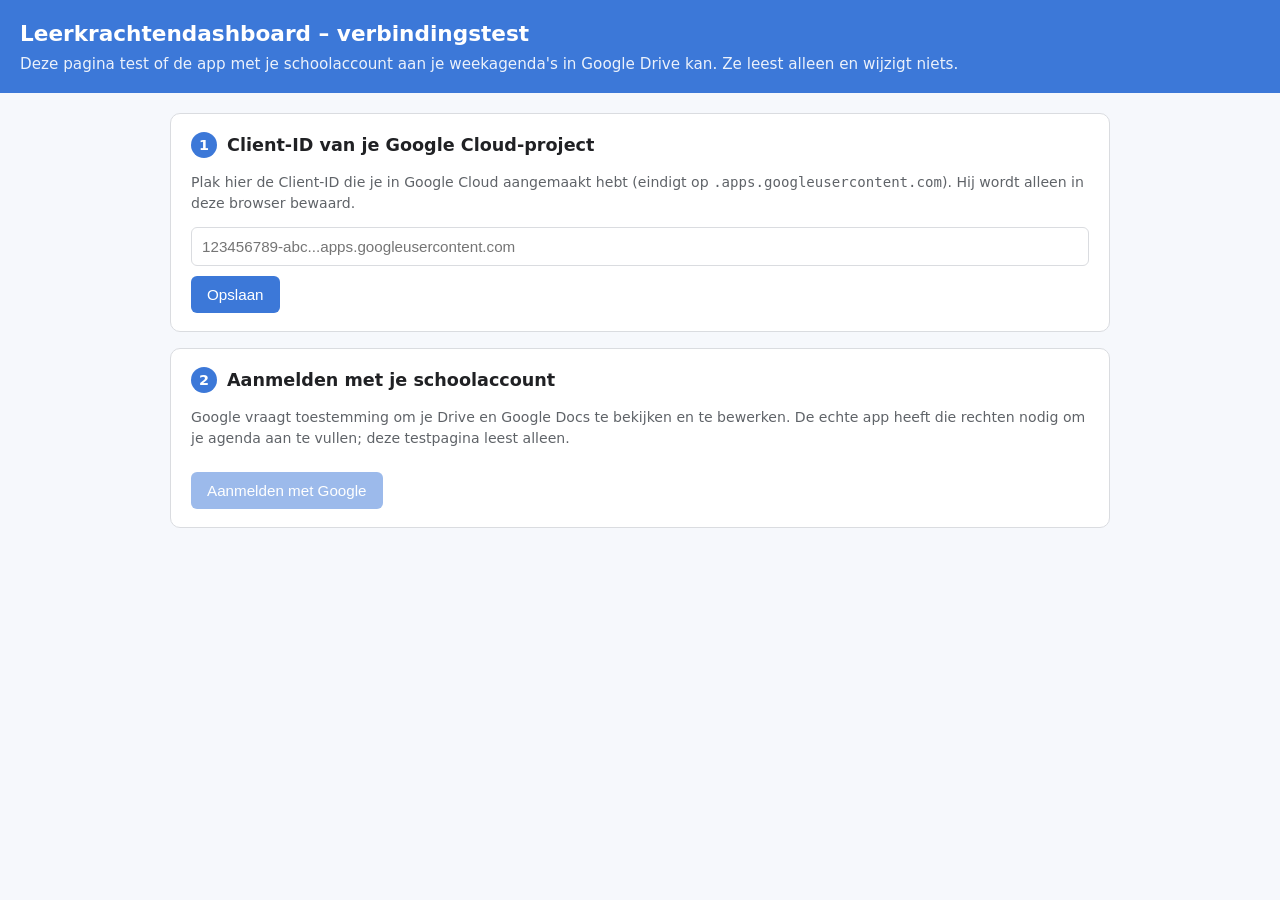
==== index.html @ 970932b2 "Add files via upload" ====
<!DOCTYPE html>
<html lang="nl">
<head>
<meta charset="utf-8">
<meta name="viewport" content="width=device-width, initial-scale=1">
<title>Leerkrachtendashboard – verbindingstest</title>
<script src="https://accounts.google.com/gsi/client" async defer></script>
<style>
  :root {
    --blauw: #3c78d8; --blauw-licht: #c9daf8; --geel: #fff2cc;
    --groen: #2e9e4f; --rood: #d93025; --grijs: #5f6368;
    --rand: #dadce0; --achtergrond: #f6f8fc;
  }
  * { box-sizing: border-box; }
  body { margin: 0; font-family: system-ui, -apple-system, "Segoe UI", Roboto, sans-serif;
         background: var(--achtergrond); color: #202124; line-height: 1.45; }
  header { background: var(--blauw); color: #fff; padding: 18px 20px; }
  header h1 { margin: 0; font-size: 1.35rem; }
  header p { margin: 4px 0 0; opacity: .9; font-size: .95rem; }
  main { max-width: 980px; margin: 0 auto; padding: 20px; }
  .kaart { background: #fff; border: 1px solid var(--rand); border-radius: 10px;
           padding: 18px 20px; margin-bottom: 16px; }
  .kaart h2 { margin: 0 0 10px; font-size: 1.1rem; display: flex; gap: 10px; align-items: center; }
  .nr { background: var(--blauw); color: #fff; border-radius: 50%; width: 26px; height: 26px;
        display: inline-flex; align-items: center; justify-content: center; font-size: .9rem; flex: none; }
  .nr.ok { background: var(--groen); }
  input[type=text] { width: 100%; padding: 10px; border: 1px solid var(--rand); border-radius: 6px; font-size: .95rem; }
  button { background: var(--blauw); color: #fff; border: 0; border-radius: 6px; padding: 10px 16px;
           font-size: .95rem; cursor: pointer; margin-top: 10px; }
  button.secundair { background: #fff; color: var(--blauw); border: 1px solid var(--blauw); }
  button:disabled { opacity: .5; cursor: default; }
  .melding { padding: 10px 12px; border-radius: 6px; margin-top: 10px; font-size: .95rem; }
  .melding.ok { background: #e6f4ea; color: #137333; }
  .melding.fout { background: #fce8e6; color: #a50e0e; }
  .melding.info { background: #e8f0fe; color: #174ea6; }
  .klein { color: var(--grijs); font-size: .88rem; }
  ul.docs { list-style: none; padding: 0; margin: 10px 0 0; }
  ul.docs li { display: flex; justify-content: space-between; gap: 10px; align-items: center;
               padding: 8px 10px; border-bottom: 1px solid var(--rand); }
  ul.docs li:hover { background: var(--achtergrond); }
  ul.docs button { margin: 0; padding: 6px 12px; font-size: .85rem; }
  .dag h3 { background: var(--blauw); color: #fff; margin: 18px 0 0; padding: 8px 12px;
            border-radius: 6px 6px 0 0; font-size: 1rem; }
  table { width: 100%; border-collapse: collapse; font-size: .9rem; background: #fff; }
  td, th { border: 1px solid var(--rand); padding: 6px 8px; vertical-align: top; text-align: left; }
  th { background: #e8eefb; }
  td.uur { white-space: nowrap; color: var(--grijs); width: 1%; }
  td.vak { font-weight: 600; width: 1%; white-space: nowrap; }
  tr.blok td { background: var(--blauw-licht); }
  tr.perm td { background: var(--geel); }
  .label { display: inline-block; font-size: .75rem; padding: 1px 7px; border-radius: 10px;
           margin: 2px 4px 2px 0; font-weight: 600; }
  .label.p { background: #f9ab00; color: #000; }
  .label.therapie { background: #e6f4ea; color: var(--groen); }
  .label.herinnering { background: #fce8e6; color: var(--rood); }
  .label.link { background: #e8f0fe; color: #174ea6; }
  .verborgen { display: none; }
  details { margin-top: 10px; }
  pre { white-space: pre-wrap; font-size: .8rem; background: var(--achtergrond); padding: 10px; border-radius: 6px; }
</style>
</head>
<body>
<header>
  <h1>Leerkrachtendashboard – verbindingstest</h1>
  <p>Deze pagina test of de app met je schoolaccount aan je weekagenda's in Google Drive kan. Ze leest alleen en wijzigt niets.</p>
</header>

<main>
  <!-- Stap 1: client-ID -->
  <section class="kaart" id="stap1">
    <h2><span class="nr" id="nr1">1</span> Client-ID van je Google Cloud-project</h2>
    <p class="klein">Plak hier de Client-ID die je in Google Cloud aangemaakt hebt (eindigt op <code>.apps.googleusercontent.com</code>). Hij wordt alleen in deze browser bewaard.</p>
    <input type="text" id="clientId" placeholder="123456789-abc...apps.googleusercontent.com" autocomplete="off">
    <button id="bewaarId">Opslaan</button>
    <div id="idMelding"></div>
  </section>

  <!-- Stap 2: aanmelden -->
  <section class="kaart" id="stap2">
    <h2><span class="nr" id="nr2">2</span> Aanmelden met je schoolaccount</h2>
    <p class="klein">Google vraagt toestemming om je Drive en Google Docs te bekijken en te bewerken. De echte app heeft die rechten nodig om je agenda aan te vullen; deze testpagina leest alleen.</p>
    <button id="aanmelden" disabled>Aanmelden met Google</button>
    <button id="afmelden" class="secundair verborgen">Afmelden</button>
    <div id="aanmeldMelding"></div>
  </section>

  <!-- Stap 3: weekdocumenten -->
  <section class="kaart verborgen" id="stap3">
    <h2><span class="nr" id="nr3">3</span> Je weekdocumenten</h2>
    <p class="klein">De 25 meest recent gewijzigde Google Docs waarvan de naam met "Week" begint, ook op gedeelde drives.</p>
    <div id="docsMelding"></div>
    <ul class="docs" id="docsLijst"></ul>
  </section>

  <!-- Stap 4: uitgelezen week -->
  <section class="kaart verborgen" id="stap4">
    <h2><span class="nr" id="nr4">4</span> Zo leest de app je week</h2>
    <p class="klein">Lesuren, vakken en lesonderwerpen uit de tabellen. Gele rijen = permanentie, groene labels = therapie, rode labels = herinneringen.</p>
    <div id="weekMelding"></div>
    <div id="weekInhoud"></div>
  </section>
</main>

<script>
"use strict";

// ---------- Instellingen ----------
const SCOPES = [
  "https://www.googleapis.com/auth/drive",
  "https://www.googleapis.com/auth/documents"
].join(" ");
const OPSLAG_SLEUTEL = "lkd_client_id";

let tokenClient = null;
let accessToken = null;

// ---------- Hulpfuncties ----------
const $ = (id) => document.getElementById(id);

function melding(doelId, soort, tekst) {
  const el = $(doelId);
  el.replaceChildren();
  if (!tekst) return;
  const div = document.createElement("div");
  div.className = "melding " + soort;
  div.textContent = tekst;
  el.appendChild(div);
}

function maak(tag, klasse, tekst) {
  const el = document.createElement(tag);
  if (klasse) el.className = klasse;
  if (tekst !== undefined) el.textContent = tekst;
  return el;
}

function stapOk(nr) { $("nr" + nr).classList.add("ok"); $("nr" + nr).textContent = "✓"; }

async function api(url) {
  const r = await fetch(url, { headers: { Authorization: "Bearer " + accessToken } });
  if (!r.ok) {
    let detail = "";
    try { detail = (await r.json()).error.message; } catch (e) { /* geen JSON */ }
    const fout = new Error(detail || ("HTTP " + r.status));
    fout.status = r.status;
    throw fout;
  }
  return r.json();
}

function vertaalApiFout(e) {
  const t = String(e.message || e);
  if (/has not been used in project|is disabled/i.test(t)) {
    return "De Google Drive API of Google Docs API staat nog niet aan in je Cloud-project (zie handleiding, deel B stap 3). Technisch: " + t;
  }
  if (e.status === 401) return "Je aanmelding is verlopen. Meld je opnieuw aan.";
  if (e.status === 403) return "Google weigert de toegang (403). Technisch: " + t;
  return "Er liep iets mis: " + t;
}

// ---------- Stap 1: client-ID ----------
function initClientId() {
  const bewaard = localStorage.getItem(OPSLAG_SLEUTEL) || "";
  $("clientId").value = bewaard;
  if (bewaard) { stapOk(1); }
  $("bewaarId").addEventListener("click", () => {
    const id = $("clientId").value.trim();
    if (!/\.apps\.googleusercontent\.com$/.test(id)) {
      melding("idMelding", "fout", "Dit lijkt geen geldige Client-ID. Hij moet eindigen op .apps.googleusercontent.com.");
      return;
    }
    localStorage.setItem(OPSLAG_SLEUTEL, id);
    melding("idMelding", "ok", "Opgeslagen.");
    stapOk(1);
    maakTokenClient();
  });
}

// ---------- Stap 2: aanmelden ----------
function maakTokenClient() {
  const id = localStorage.getItem(OPSLAG_SLEUTEL);
  if (!id || !window.google || !google.accounts || !google.accounts.oauth2) return;
  tokenClient = google.accounts.oauth2.initTokenClient({
    client_id: id,
    scope: SCOPES,
    callback: onToken,
    error_callback: (err) => {
      if (err && err.type === "popup_closed") {
        melding("aanmeldMelding", "info", "Het aanmeldvenster werd gesloten voor je klaar was. Probeer opnieuw.");
      } else if (err && err.type === "popup_failed_to_open") {
        melding("aanmeldMelding", "fout", "Het aanmeldvenster kon niet openen. Sta pop-ups toe voor deze pagina en probeer opnieuw.");
      } else {
        melding("aanmeldMelding", "fout", "Aanmelden mislukt: " + (err && (err.message || err.type)));
      }
    }
  });
  $("aanmelden").disabled = false;
}

async function onToken(resp) {
  if (resp.error) {
    melding("aanmeldMelding", "fout", "Aanmelden mislukt (" + resp.error + "). " + (resp.error_description || ""));
    return;
  }
  if (!google.accounts.oauth2.hasGrantedAllScopes(resp, ...SCOPES.split(" "))) {
    melding("aanmeldMelding", "fout", "Je gaf niet alle toestemmingen. Meld je opnieuw aan en vink zowel Drive als Docs aan.");
    return;
  }
  accessToken = resp.access_token;
  try {
    const over = await api("https://www.googleapis.com/drive/v3/about?fields=user(displayName,emailAddress)");
    melding("aanmeldMelding", "ok", "Aangemeld als " + over.user.displayName + " (" + over.user.emailAddress + "). De verbinding werkt!");
    stapOk(2);
    $("aanmelden").classList.add("verborgen");
    $("afmelden").classList.remove("verborgen");
    zoekWeekdocumenten();
  } catch (e) {
    melding("aanmeldMelding", "fout", vertaalApiFout(e));
  }
}

function initAanmelden() {
  $("aanmelden").addEventListener("click", () => {
    if (!tokenClient) maakTokenClient();
    if (tokenClient) tokenClient.requestAccessToken({ prompt: "" });
  });
  $("afmelden").addEventListener("click", () => {
    if (accessToken) google.accounts.oauth2.revoke(accessToken, () => {});
    accessToken = null;
    location.reload();
  });
  // Wacht tot de Google-bibliotheek geladen is
  const wacht = setInterval(() => {
    if (window.google && google.accounts && google.accounts.oauth2) {
      clearInterval(wacht);
      maakTokenClient();
    }
  }, 200);
}

// ---------- Stap 3: weekdocumenten zoeken ----------
async function zoekWeekdocumenten() {
  $("stap3").classList.remove("verborgen");
  melding("docsMelding", "info", "Bezig met zoeken…");
  const q = "name contains 'Week' and mimeType = 'application/vnd.google-apps.document' and trashed = false";
  const params = new URLSearchParams({
    q, pageSize: "50", orderBy: "modifiedTime desc",
    fields: "files(id,name,modifiedTime,parents,driveId)",
    supportsAllDrives: "true", includeItemsFromAllDrives: "true", corpora: "allDrives"
  });
  try {
    const res = await api("https://www.googleapis.com/drive/v3/files?" + params);
    const files = (res.files || []).filter(f => /^week\b/i.test(f.name.trim())).slice(0, 25);
    const lijst = $("docsLijst");
    lijst.replaceChildren();
    if (!files.length) {
      melding("docsMelding", "fout", "Geen documenten gevonden waarvan de naam met \"Week\" begint. De verbinding werkt wel; laat me weten hoe je bestanden heten.");
      return;
    }
    melding("docsMelding", "ok", files.length + " weekdocument(en) gevonden. Klik op \"Uitlezen\" bij een week.");
    stapOk(3);
    // Mapnamen ophalen (best effort)
    const mappen = {};
    await Promise.all([...new Set(files.flatMap(f => f.parents || []))].map(async (pid) => {
      try {
        const m = await api("https://www.googleapis.com/drive/v3/files/" + pid + "?fields=name&supportsAllDrives=true");
        mappen[pid] = m.name;
      } catch (e) { /* geen toegang tot map: geen probleem */ }
    }));
    for (const f of files) {
      const li = maak("li");
      const links = maak("div");
      links.appendChild(maak("div", "", f.name));
      const map = (f.parents || []).map(p => mappen[p]).filter(Boolean).join(", ");
      const datum = new Date(f.modifiedTime).toLocaleString("nl-BE", { dateStyle: "medium", timeStyle: "short" });
      links.appendChild(maak("div", "klein", (map ? "Map: " + map + " · " : "") + "gewijzigd " + datum));
      const knop = maak("button", "", "Uitlezen");
      knop.addEventListener("click", () => leesWeek(f));
      li.append(links, knop);
      lijst.appendChild(li);
    }
  } catch (e) {
    melding("docsMelding", "fout", vertaalApiFout(e));
  }
}

// ---------- Stap 4: een week uitlezen ----------
const DAGEN = /^(MAANDAG|DINSDAG|WOENSDAG|DONDERDAG|VRIJDAG|ZATERDAG|ZONDAG)\b/i;

function kleurSoort(style) {
  const c = style && style.foregroundColor && style.foregroundColor.color && style.foregroundColor.color.rgbColor;
  if (!c) return null;
  const r = c.red || 0, g = c.green || 0, b = c.blue || 0;
  if (g > 0.45 && r < 0.6 && g > r + 0.15 && g > b + 0.15) return "groen";
  if (r > 0.6 && g < 0.35 && b < 0.35) return "rood";
  return null;
}

// Leest de inhoud van een cel: tekst, gekleurde regels en links
function leesCel(cel) {
  const regels = [];       // { tekst, kleuren:Set }
  const links = [];
  (function loop(content) {
    for (const el of content || []) {
      if (el.paragraph) {
        let tekst = "";
        const kleuren = new Set();
        for (const pe of el.paragraph.elements || []) {
          const tr = pe.textRun;
          if (tr) {
            tekst += tr.content;
            const k = kleurSoort(tr.textStyle);
            if (k && tr.content.trim()) kleuren.add(k);
            if (tr.textStyle && tr.textStyle.link && tr.textStyle.link.url) links.push(tr.textStyle.link.url);
          }
          if (pe.richLink && pe.richLink.richLinkProperties) {
            const p = pe.richLink.richLinkProperties;
            tekst += p.title || "";
            if (p.uri) links.push(p.uri);
          }
        }
        regels.push({ tekst: tekst.replace(/\n$/, ""), kleuren });
      } else if (el.table) {
        for (const rij of el.table.tableRows || []) for (const c of rij.tableCells || []) loop(c.content);
      }
    }
  })(cel.content);
  return {
    tekst: regels.map(r => r.tekst).join("\n").trim(),
    groen: regels.filter(r => r.kleuren.has("groen")).map(r => r.tekst.trim()).filter(Boolean),
    rood: regels.filter(r => r.kleuren.has("rood")).map(r => r.tekst.trim()).filter(Boolean),
    links
  };
}

function leesUren(tekst) {
  const m = [...tekst.matchAll(/(\d{1,2})[.:u](\d{2})/g)].map(x => x[1].padStart(2, "0") + ":" + x[2]);
  return m.length ? m[0] + (m[1] ? "–" + m[1] : "") : tekst.replace(/\s+/g, " ").trim();
}

// Zoekt in documentvolgorde naar dagtitels en tabellen (ook als ze genest zitten)
function verzamelDagen(doc) {
  const dagen = [];
  let huidigeDag = null;
  function bezoek(elementen) {
    for (const el of elementen || []) {
      if (el.paragraph) {
        const t = (el.paragraph.elements || []).map(pe => (pe.textRun && pe.textRun.content) || "").join("").trim();
        if (DAGEN.test(t) && t.split(/\s+/).length > 1) {
          huidigeDag = { titel: t, rijen: [] };
          dagen.push(huidigeDag);
        }
      } else if (el.table) {
        verwerkTabel(el.table);
      } else if (el.tableOfContents) {
        bezoek(el.tableOfContents.content);
      }
    }
  }
  function verwerkTabel(tabel) {
    const rijen = tabel.tableRows || [];
    if (!rijen.length) return;
    const kop = rijen[0].tableCells.map(c => leesCel(c).tekst.toLowerCase());
    if (!(kop[0] || "").startsWith("uur")) return;  // geen dagtabel (bv. inhoudsopgave)
    if (!huidigeDag) { huidigeDag = { titel: "(dag onbekend)", rijen: [] }; dagen.push(huidigeDag); }
    for (const rij of rijen.slice(1)) {
      const cellen = rij.tableCells || [];
      if (!cellen.length) continue;
      const uurCel = leesCel(cellen[0]);
      const uur = leesUren(uurCel.tekst);
      const tweede = cellen[1];
      const span = tweede && tweede.tableCellStyle && tweede.tableCellStyle.columnSpan || 1;
      const overige = cellen.slice(1).map(leesCel);
      if (span > 1 || cellen.length < 3) {
        // samengevoegde rij: pauze, vast uur of permanentie
        const c = overige[0] || { tekst: "", groen: [], rood: [], links: [] };
        const eersteRegel = c.tekst.split("\n")[0].trim();
        const isP = /\(\s*(½|1\/2)?\s*P\s*\)/i.test(c.tekst);
        const halfP = /\(\s*(½|1\/2)\s*P\s*\)/i.test(c.tekst);
        huidigeDag.rijen.push({ soort: isP ? "perm" : "blok", uur, titel: eersteRegel, halfP, groen: c.groen, rood: c.rood, links: c.links });
      } else {
        const vak = (overige[0] && overige[0].tekst || "").replace(/\s+/g, " ").trim();
        const inhoud = overige[1] || { tekst: "", groen: [], rood: [], links: [] };
        const materiaal = overige[2] || { tekst: "", groen: [], rood: [], links: [] };
        const m = inhoud.tekst.match(/Lesonderwerp:\s*(.*)/i);
        const onderwerp = m ? m[1].trim() : inhoud.tekst.split("\n").find(l => l.trim()) || "";
        const doelen = [];
        const dm = inhoud.tekst.match(/Doelen:\s*\n([\s\S]*?)(\n\s*\n|\nVerloop:|$)/i);
        if (dm) dm[1].split("\n").map(s => s.trim()).filter(Boolean).forEach(d => doelen.push(d));
        const materiaalLijst = materiaal.tekst.split("\n").map(s => s.trim()).filter(Boolean);
        huidigeDag.rijen.push({
          soort: "les", uur, vak, onderwerp: onderwerp.trim(), doelen, materiaal: materiaalLijst,
          groen: inhoud.groen.concat(materiaal.groen), rood: inhoud.rood.concat(materiaal.rood),
          links: inhoud.links.concat(materiaal.links)
        });
      }
    }
  }
  bezoek(doc.body && doc.body.content);
  // Ook tabbladen (nieuwere Google Docs)
  if (!dagen.length && doc.tabs) {
    (function tabs(lijst) {
      for (const t of lijst || []) {
        if (t.documentTab && t.documentTab.body) bezoek(t.documentTab.body.content);
        tabs(t.childTabs);
      }
    })(doc.tabs);
  }
  return dagen;
}

async function leesWeek(f) {
  $("stap4").classList.remove("verborgen");
  $("weekInhoud").replaceChildren();
  melding("weekMelding", "info", "Bezig met uitlezen van \"" + f.name + "\"…");
  $("stap4").scrollIntoView({ behavior: "smooth" });
  try {
    const doc = await api("https://docs.googleapis.com/v1/documents/" + f.id + "?includeTabsContent=false");
    const dagen = verzamelDagen(doc);
    if (!dagen.length) {
      melding("weekMelding", "fout", "Het document kon geopend worden, maar ik vond geen dagtabellen. Stuur me de technische info hieronder.");
      toonTechnisch(doc);
      return;
    }
    const aantalLessen = dagen.reduce((n, d) => n + d.rijen.filter(r => r.soort === "les").length, 0);
    melding("weekMelding", "ok", "\"" + f.name + "\": " + dagen.length + " dagen en " + aantalLessen + " lesuren uitgelezen.");
    stapOk(4);
    toonWeek(dagen);
    toonTechnisch(doc, dagen);
  } catch (e) {
    melding("weekMelding", "fout", vertaalApiFout(e));
  }
}

function labels(rij) {
  const span = maak("div");
  if (rij.soort === "perm") span.appendChild(maak("span", "label p", rij.halfP ? "½ permanentie" : "permanentie"));
  rij.groen.forEach(t => span.appendChild(maak("span", "label therapie", t.replace(/^\(|\)$/g, ""))));
  rij.rood.forEach(t => span.appendChild(maak("span", "label herinnering", t)));
  if (rij.links.length) span.appendChild(maak("span", "label link", rij.links.length + " link(s)"));
  return span;
}

function toonWeek(dagen) {
  const doel = $("weekInhoud");
  for (const dag of dagen) {
    const blok = maak("div", "dag");
    blok.appendChild(maak("h3", "", dag.titel));
    const tabel = maak("table");
    const kop = maak("tr");
    ["Uur", "Vak", "Lesonderwerp / blok", "Doelen", "Materiaal"].forEach(t => kop.appendChild(maak("th", "", t)));
    tabel.appendChild(kop);
    for (const rij of dag.rijen) {
      const tr = maak("tr", rij.soort === "les" ? "" : rij.soort);
      tr.appendChild(maak("td", "uur", rij.uur));
      if (rij.soort === "les") {
        tr.appendChild(maak("td", "vak", rij.vak));
        const td = maak("td", "", rij.onderwerp);
        td.appendChild(labels(rij));
        tr.appendChild(td);
        tr.appendChild(maak("td", "klein", rij.doelen.length ? rij.doelen.length + " doel(en)" : "–"));
        tr.appendChild(maak("td", "klein", rij.materiaal.filter(m => m !== "").join(", ") || "–"));
      } else {
        const td = maak("td", "", rij.titel);
        td.colSpan = 4;
        td.appendChild(labels(rij));
        tr.appendChild(td);
      }
      tabel.appendChild(tr);
    }
    blok.appendChild(tabel);
    doel.appendChild(blok);
  }
}

function toonTechnisch(doc, dagen) {
  const d = maak("details");
  d.appendChild(maak("summary", "klein", "Technische info (enkel nodig als iets niet klopt)"));
  const info = {
    titel: doc.title,
    structuur: (doc.body && doc.body.content || []).map(el => Object.keys(el).filter(k => !/Index$/.test(k))[0]),
    dagen: dagen ? dagen.map(dg => ({ titel: dg.titel, rijen: dg.rijen.length })) : null
  };
  d.appendChild(maak("pre", "", JSON.stringify(info, null, 2)));
  $("weekInhoud").appendChild(d);
}

// ---------- Start ----------
initClientId();
initAanmelden();
</script>
</body>
</html>
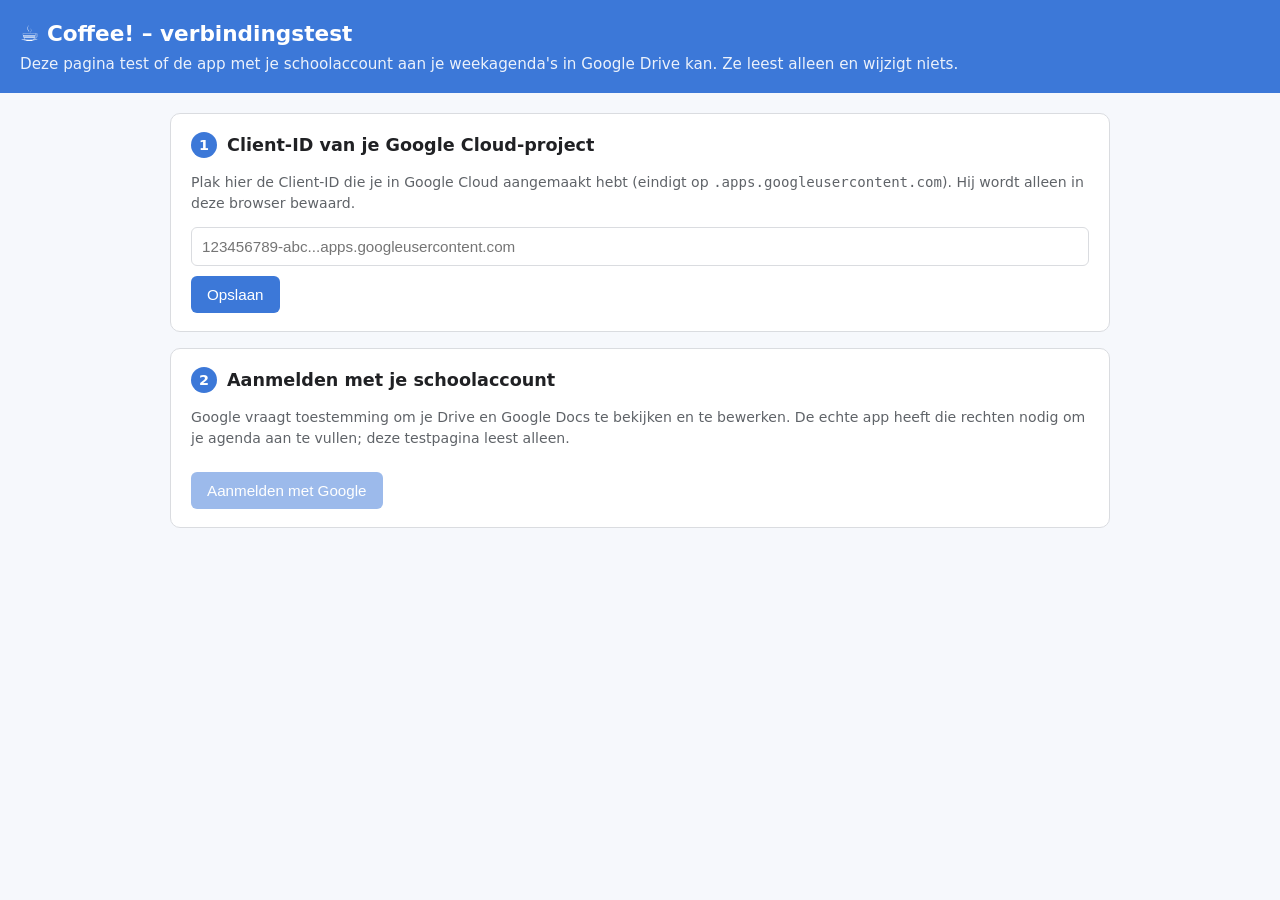
==== commit c737a234: "Add files via upload" ====
--- a/index.html
+++ b/index.html
@@ -3,7 +3,7 @@
 <head>
 <meta charset="utf-8">
 <meta name="viewport" content="width=device-width, initial-scale=1">
-<title>Leerkrachtendashboard – verbindingstest</title>
+<title>Coffee! – verbindingstest</title>
 <script src="https://accounts.google.com/gsi/client" async defer></script>
 <style>
   :root {
@@ -61,7 +61,7 @@
 </head>
 <body>
 <header>
-  <h1>Leerkrachtendashboard – verbindingstest</h1>
+  <h1>☕ Coffee! – verbindingstest</h1>
   <p>Deze pagina test of de app met je schoolaccount aan je weekagenda's in Google Drive kan. Ze leest alleen en wijzigt niets.</p>
 </header>
 
@@ -84,17 +84,31 @@
     <div id="aanmeldMelding"></div>
   </section>
 
-  <!-- Stap 3: weekdocumenten -->
+  <!-- Stap 3: agendamap -->
   <section class="kaart verborgen" id="stap3">
-    <h2><span class="nr" id="nr3">3</span> Je weekdocumenten</h2>
-    <p class="klein">De 25 meest recent gewijzigde Google Docs waarvan de naam met "Week" begint, ook op gedeelde drives.</p>
+    <h2><span class="nr" id="nr3">3</span> Je agendamap</h2>
+    <p class="klein">Het pad naar je eigen agendamap, met de gedeelde drive als eerste deel. Scheid de delen met een <code>/</code>.</p>
+    <input type="text" id="mapPad" autocomplete="off">
+    <button id="zoekMap">Zoek deze map</button>
+    <button id="bladerMap" class="secundair">Zelf bladeren</button>
+    <div id="mapMelding"></div>
+    <div id="bladeren" class="verborgen">
+      <div class="klein" id="kruimelpad"></div>
+      <ul class="docs" id="mappenLijst"></ul>
+    </div>
+  </section>
+
+  <!-- Stap 4: weekdocumenten -->
+  <section class="kaart verborgen" id="stap4">
+    <h2><span class="nr" id="nr4">4</span> Je weekdocumenten</h2>
+    <p class="klein">Alle Google Docs in je agendamap en de maandmappen eronder, meest recent gewijzigd eerst.</p>
     <div id="docsMelding"></div>
     <ul class="docs" id="docsLijst"></ul>
   </section>
 
-  <!-- Stap 4: uitgelezen week -->
-  <section class="kaart verborgen" id="stap4">
-    <h2><span class="nr" id="nr4">4</span> Zo leest de app je week</h2>
+  <!-- Stap 5: uitgelezen week -->
+  <section class="kaart verborgen" id="stap5">
+    <h2><span class="nr" id="nr5">5</span> Zo leest Coffee! je week</h2>
     <p class="klein">Lesuren, vakken en lesonderwerpen uit de tabellen. Gele rijen = permanentie, groene labels = therapie, rode labels = herinneringen.</p>
     <div id="weekMelding"></div>
     <div id="weekInhoud"></div>
@@ -110,6 +124,10 @@
   "https://www.googleapis.com/auth/documents"
 ].join(" ");
 const OPSLAG_SLEUTEL = "lkd_client_id";
+const MAP_SLEUTEL = "coffee_agendamap";          // { id, pad }
+const STANDAARD_PAD = "Klimop / SCHOOLJAAR 26 - 27 / AGENDA / JOPPE";
+const MAP_TYPE = "application/vnd.google-apps.folder";
+const DOC_TYPE = "application/vnd.google-apps.document";
 
 let tokenClient = null;
 let accessToken = null;
@@ -213,7 +231,7 @@
     stapOk(2);
     $("aanmelden").classList.add("verborgen");
     $("afmelden").classList.remove("verborgen");
-    zoekWeekdocumenten();
+    startMapKeuze();
   } catch (e) {
     melding("aanmeldMelding", "fout", vertaalApiFout(e));
   }
@@ -238,42 +256,162 @@
   }, 200);
 }
 
-// ---------- Stap 3: weekdocumenten zoeken ----------
-async function zoekWeekdocumenten() {
+// ---------- Stap 3: agendamap kiezen ----------
+const gelijk = (a, b) => a.replace(/\s+/g, " ").trim().toLowerCase() === b.replace(/\s+/g, " ").trim().toLowerCase();
+
+async function lijstAlles(q, velden) {
+  const alles = [];
+  let pageToken = "";
+  do {
+    const params = new URLSearchParams({
+      q, pageSize: "200", fields: "nextPageToken,files(" + velden + ")",
+      supportsAllDrives: "true", includeItemsFromAllDrives: "true", corpora: "allDrives"
+    });
+    if (pageToken) params.set("pageToken", pageToken);
+    const res = await api("https://www.googleapis.com/drive/v3/files?" + params);
+    alles.push(...(res.files || []));
+    pageToken = res.nextPageToken || "";
+  } while (pageToken);
+  return alles;
+}
+
+async function gedeeldeDrives() {
+  const res = await api("https://www.googleapis.com/drive/v3/drives?pageSize=100&fields=drives(id,name)");
+  return res.drives || [];
+}
+
+async function submappen(id) {
+  const mappen = await lijstAlles("'" + id + "' in parents and mimeType = '" + MAP_TYPE + "' and trashed = false", "id,name");
+  return mappen.sort((a, b) => a.name.localeCompare(b.name, "nl"));
+}
+
+function bewaarMap(id, pad) {
+  localStorage.setItem(MAP_SLEUTEL, JSON.stringify({ id, pad }));
+  melding("mapMelding", "ok", "Agendamap gekozen: " + pad);
+  $("bladeren").classList.add("verborgen");
+  stapOk(3);
+  zoekWeekdocumenten(id);
+}
+
+function startMapKeuze() {
   $("stap3").classList.remove("verborgen");
-  melding("docsMelding", "info", "Bezig met zoeken…");
-  const q = "name contains 'Week' and mimeType = 'application/vnd.google-apps.document' and trashed = false";
-  const params = new URLSearchParams({
-    q, pageSize: "50", orderBy: "modifiedTime desc",
-    fields: "files(id,name,modifiedTime,parents,driveId)",
-    supportsAllDrives: "true", includeItemsFromAllDrives: "true", corpora: "allDrives"
+  let bewaard = null;
+  try { bewaard = JSON.parse(localStorage.getItem(MAP_SLEUTEL) || "null"); } catch (e) { /* leeg */ }
+  $("mapPad").value = bewaard ? bewaard.pad : STANDAARD_PAD;
+  $("zoekMap").onclick = () => zoekPad($("mapPad").value);
+  $("bladerMap").onclick = () => toonBladeren(null, []);
+  if (bewaard) bewaarMap(bewaard.id, bewaard.pad);
+  else zoekPad(STANDAARD_PAD);
+}
+
+async function zoekPad(pad) {
+  const delen = pad.split("/").map(d => d.trim()).filter(Boolean);
+  if (!delen.length) return;
+  melding("mapMelding", "info", "Bezig met zoeken naar " + delen.join(" / ") + "…");
+  try {
+    let huidig;
+    const drives = await gedeeldeDrives();
+    const drive = drives.find(d => gelijk(d.name, delen[0]));
+    if (drive) huidig = drive.id;
+    else if (gelijk(delen[0], "Mijn Drive") || gelijk(delen[0], "My Drive")) huidig = "root";
+    else {
+      melding("mapMelding", "fout", "Ik vind geen gedeelde drive met de naam \"" + delen[0] + "\". Gevonden gedeelde drives: " +
+        (drives.map(d => d.name).join(", ") || "geen") + ". Je kunt ook zelf bladeren.");
+      return;
+    }
+    for (const deel of delen.slice(1)) {
+      const kandidaten = await submappen(huidig);
+      const volgende = kandidaten.find(m => gelijk(m.name, deel));
+      if (!volgende) {
+        melding("mapMelding", "fout", "Map \"" + deel + "\" niet gevonden. Wel aanwezig: " +
+          (kandidaten.map(m => m.name).join(", ") || "geen mappen") + ". Pas het pad aan of blader zelf.");
+        return;
+      }
+      huidig = volgende.id;
+    }
+    bewaarMap(huidig, delen.join(" / "));
+  } catch (e) {
+    melding("mapMelding", "fout", vertaalApiFout(e));
+  }
+}
+
+async function toonBladeren(map, pad) {
+  // map = null → overzicht van de drives; anders { id, name }
+  $("bladeren").classList.remove("verborgen");
+  const lijst = $("mappenLijst");
+  lijst.replaceChildren(maak("li", "klein", "Laden…"));
+  const kruimel = $("kruimelpad");
+  kruimel.replaceChildren();
+  const top = maak("a", "", "Drives");
+  top.href = "#"; top.onclick = (ev) => { ev.preventDefault(); toonBladeren(null, []); };
+  kruimel.appendChild(top);
+  pad.forEach((p, i) => {
+    kruimel.append(" / ");
+    const a = maak("a", "", p.name);
+    a.href = "#"; a.onclick = (ev) => { ev.preventDefault(); toonBladeren(p, pad.slice(0, i + 1)); };
+    kruimel.appendChild(a);
   });
   try {
-    const res = await api("https://www.googleapis.com/drive/v3/files?" + params);
-    const files = (res.files || []).filter(f => /^week\b/i.test(f.name.trim())).slice(0, 25);
+    let items;
+    if (!map) {
+      items = [{ id: "root", name: "Mijn Drive" }].concat(await gedeeldeDrives());
+    } else {
+      items = await submappen(map.id);
+    }
+    lijst.replaceChildren();
+    if (map) {
+      const kies = maak("li");
+      const knop = maak("button", "", "Gebruik deze map: " + map.name);
+      knop.onclick = () => {
+        const tekst = pad.map(p => p.name).join(" / ");
+        $("mapPad").value = tekst;
+        bewaarMap(map.id, tekst);
+      };
+      kies.appendChild(knop);
+      lijst.appendChild(kies);
+    }
+    if (!items.length) lijst.appendChild(maak("li", "klein", "Geen submappen."));
+    for (const it of items) {
+      const li = maak("li");
+      li.appendChild(maak("div", "", "📁 " + it.name));
+      const open = maak("button", "secundair", "Openen");
+      open.onclick = () => toonBladeren(it, pad.concat([it]));
+      li.appendChild(open);
+      lijst.appendChild(li);
+    }
+  } catch (e) {
+    lijst.replaceChildren();
+    melding("mapMelding", "fout", vertaalApiFout(e));
+  }
+}
+
+// ---------- Stap 4: weekdocumenten in de agendamap ----------
+async function zoekWeekdocumenten(mapId) {
+  $("stap4").classList.remove("verborgen");
+  $("docsLijst").replaceChildren();
+  melding("docsMelding", "info", "Bezig met zoeken in je agendamap…");
+  try {
+    const maanden = await submappen(mapId);
+    const bronnen = [{ id: mapId, name: "(agendamap zelf)" }].concat(maanden);
+    const perMap = await Promise.all(bronnen.map(async (m) => {
+      const docs = await lijstAlles("'" + m.id + "' in parents and mimeType = '" + DOC_TYPE + "' and trashed = false",
+        "id,name,modifiedTime");
+      return docs.map(d => Object.assign(d, { map: m.name }));
+    }));
+    const files = perMap.flat().sort((a, b) => b.modifiedTime.localeCompare(a.modifiedTime));
     const lijst = $("docsLijst");
-    lijst.replaceChildren();
     if (!files.length) {
-      melding("docsMelding", "fout", "Geen documenten gevonden waarvan de naam met \"Week\" begint. De verbinding werkt wel; laat me weten hoe je bestanden heten.");
+      melding("docsMelding", "fout", "Geen Google Docs gevonden in deze map of de " + maanden.length + " submappen eronder.");
       return;
     }
-    melding("docsMelding", "ok", files.length + " weekdocument(en) gevonden. Klik op \"Uitlezen\" bij een week.");
-    stapOk(3);
-    // Mapnamen ophalen (best effort)
-    const mappen = {};
-    await Promise.all([...new Set(files.flatMap(f => f.parents || []))].map(async (pid) => {
-      try {
-        const m = await api("https://www.googleapis.com/drive/v3/files/" + pid + "?fields=name&supportsAllDrives=true");
-        mappen[pid] = m.name;
-      } catch (e) { /* geen toegang tot map: geen probleem */ }
-    }));
+    melding("docsMelding", "ok", files.length + " document(en) gevonden in " + maanden.length + " maandmap(pen). Klik op \"Uitlezen\" bij een week.");
+    stapOk(4);
     for (const f of files) {
       const li = maak("li");
       const links = maak("div");
       links.appendChild(maak("div", "", f.name));
-      const map = (f.parents || []).map(p => mappen[p]).filter(Boolean).join(", ");
       const datum = new Date(f.modifiedTime).toLocaleString("nl-BE", { dateStyle: "medium", timeStyle: "short" });
-      links.appendChild(maak("div", "klein", (map ? "Map: " + map + " · " : "") + "gewijzigd " + datum));
+      links.appendChild(maak("div", "klein", "Map: " + f.map + " · gewijzigd " + datum));
       const knop = maak("button", "", "Uitlezen");
       knop.addEventListener("click", () => leesWeek(f));
       li.append(links, knop);
@@ -284,7 +422,7 @@
   }
 }
 
-// ---------- Stap 4: een week uitlezen ----------
+// ---------- Stap 5: een week uitlezen ----------
 const DAGEN = /^(MAANDAG|DINSDAG|WOENSDAG|DONDERDAG|VRIJDAG|ZATERDAG|ZONDAG)\b/i;
 
 function kleurSoort(style) {
@@ -410,10 +548,10 @@
 }
 
 async function leesWeek(f) {
-  $("stap4").classList.remove("verborgen");
+  $("stap5").classList.remove("verborgen");
   $("weekInhoud").replaceChildren();
   melding("weekMelding", "info", "Bezig met uitlezen van \"" + f.name + "\"…");
-  $("stap4").scrollIntoView({ behavior: "smooth" });
+  $("stap5").scrollIntoView({ behavior: "smooth" });
   try {
     const doc = await api("https://docs.googleapis.com/v1/documents/" + f.id + "?includeTabsContent=false");
     const dagen = verzamelDagen(doc);
@@ -424,7 +562,7 @@
     }
     const aantalLessen = dagen.reduce((n, d) => n + d.rijen.filter(r => r.soort === "les").length, 0);
     melding("weekMelding", "ok", "\"" + f.name + "\": " + dagen.length + " dagen en " + aantalLessen + " lesuren uitgelezen.");
-    stapOk(4);
+    stapOk(5);
     toonWeek(dagen);
     toonTechnisch(doc, dagen);
   } catch (e) {
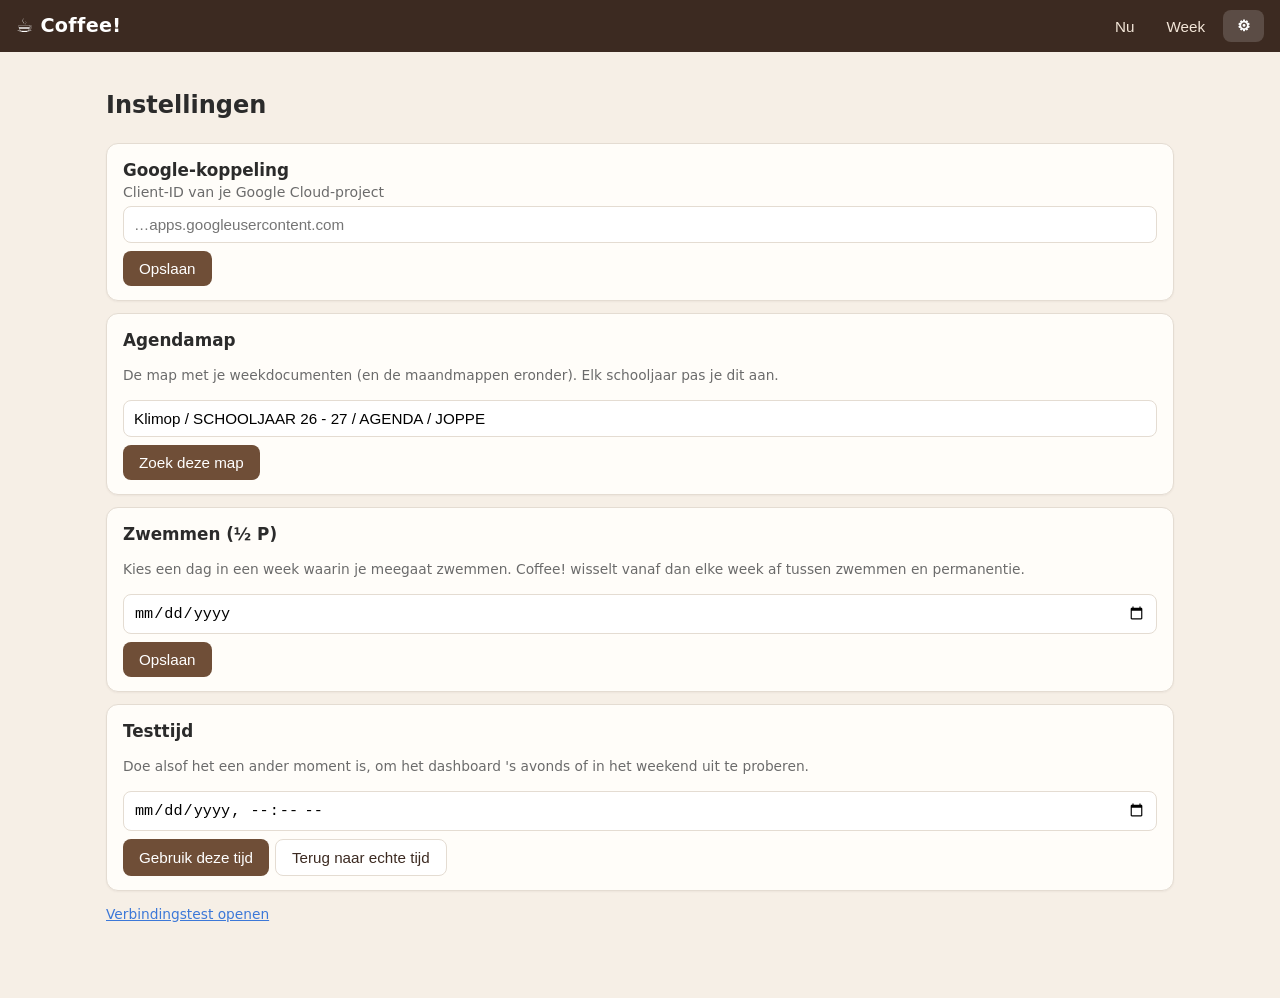
==== commit 3aa0f6a8: "Coffee! v1: dashboard Nu, weekoverzicht en instellingen - Leest weekagenda's (Google Docs en Word) u" ====
--- a/index.html
+++ b/index.html
@@ -2,630 +2,20 @@
 <html lang="nl">
 <head>
 <meta charset="utf-8">
-<meta name="viewport" content="width=device-width, initial-scale=1">
-<title>Coffee! – verbindingstest</title>
+<meta name="viewport" content="width=device-width, initial-scale=1, viewport-fit=cover">
+<meta name="theme-color" content="#3c2a21">
+<meta name="apple-mobile-web-app-capable" content="yes">
+<meta name="apple-mobile-web-app-title" content="Coffee!">
+<title>Coffee!</title>
+<link rel="icon" href="data:image/svg+xml,<svg xmlns='http://www.w3.org/2000/svg' viewBox='0 0 100 100'><text y='.9em' font-size='90'>☕</text></svg>">
+<link rel="stylesheet" href="css/app.css">
 <script src="https://accounts.google.com/gsi/client" async defer></script>
-<style>
-  :root {
-    --blauw: #3c78d8; --blauw-licht: #c9daf8; --geel: #fff2cc;
-    --groen: #2e9e4f; --rood: #d93025; --grijs: #5f6368;
-    --rand: #dadce0; --achtergrond: #f6f8fc;
-  }
-  * { box-sizing: border-box; }
-  body { margin: 0; font-family: system-ui, -apple-system, "Segoe UI", Roboto, sans-serif;
-         background: var(--achtergrond); color: #202124; line-height: 1.45; }
-  header { background: var(--blauw); color: #fff; padding: 18px 20px; }
-  header h1 { margin: 0; font-size: 1.35rem; }
-  header p { margin: 4px 0 0; opacity: .9; font-size: .95rem; }
-  main { max-width: 980px; margin: 0 auto; padding: 20px; }
-  .kaart { background: #fff; border: 1px solid var(--rand); border-radius: 10px;
-           padding: 18px 20px; margin-bottom: 16px; }
-  .kaart h2 { margin: 0 0 10px; font-size: 1.1rem; display: flex; gap: 10px; align-items: center; }
-  .nr { background: var(--blauw); color: #fff; border-radius: 50%; width: 26px; height: 26px;
-        display: inline-flex; align-items: center; justify-content: center; font-size: .9rem; flex: none; }
-  .nr.ok { background: var(--groen); }
-  input[type=text] { width: 100%; padding: 10px; border: 1px solid var(--rand); border-radius: 6px; font-size: .95rem; }
-  button { background: var(--blauw); color: #fff; border: 0; border-radius: 6px; padding: 10px 16px;
-           font-size: .95rem; cursor: pointer; margin-top: 10px; }
-  button.secundair { background: #fff; color: var(--blauw); border: 1px solid var(--blauw); }
-  button:disabled { opacity: .5; cursor: default; }
-  .melding { padding: 10px 12px; border-radius: 6px; margin-top: 10px; font-size: .95rem; }
-  .melding.ok { background: #e6f4ea; color: #137333; }
-  .melding.fout { background: #fce8e6; color: #a50e0e; }
-  .melding.info { background: #e8f0fe; color: #174ea6; }
-  .klein { color: var(--grijs); font-size: .88rem; }
-  ul.docs { list-style: none; padding: 0; margin: 10px 0 0; }
-  ul.docs li { display: flex; justify-content: space-between; gap: 10px; align-items: center;
-               padding: 8px 10px; border-bottom: 1px solid var(--rand); }
-  ul.docs li:hover { background: var(--achtergrond); }
-  ul.docs button { margin: 0; padding: 6px 12px; font-size: .85rem; }
-  .dag h3 { background: var(--blauw); color: #fff; margin: 18px 0 0; padding: 8px 12px;
-            border-radius: 6px 6px 0 0; font-size: 1rem; }
-  table { width: 100%; border-collapse: collapse; font-size: .9rem; background: #fff; }
-  td, th { border: 1px solid var(--rand); padding: 6px 8px; vertical-align: top; text-align: left; }
-  th { background: #e8eefb; }
-  td.uur { white-space: nowrap; color: var(--grijs); width: 1%; }
-  td.vak { font-weight: 600; width: 1%; white-space: nowrap; }
-  tr.blok td { background: var(--blauw-licht); }
-  tr.perm td { background: var(--geel); }
-  .label { display: inline-block; font-size: .75rem; padding: 1px 7px; border-radius: 10px;
-           margin: 2px 4px 2px 0; font-weight: 600; }
-  .label.p { background: #f9ab00; color: #000; }
-  .label.therapie { background: #e6f4ea; color: var(--groen); }
-  .label.herinnering { background: #fce8e6; color: var(--rood); }
-  .label.link { background: #e8f0fe; color: #174ea6; }
-  .verborgen { display: none; }
-  details { margin-top: 10px; }
-  pre { white-space: pre-wrap; font-size: .8rem; background: var(--achtergrond); padding: 10px; border-radius: 6px; }
-</style>
+<script type="module" src="js/app.js"></script>
 </head>
 <body>
-<header>
-  <h1>☕ Coffee! – verbindingstest</h1>
-  <p>Deze pagina test of de app met je schoolaccount aan je weekagenda's in Google Drive kan. Ze leest alleen en wijzigt niets.</p>
-</header>
-
-<main>
-  <!-- Stap 1: client-ID -->
-  <section class="kaart" id="stap1">
-    <h2><span class="nr" id="nr1">1</span> Client-ID van je Google Cloud-project</h2>
-    <p class="klein">Plak hier de Client-ID die je in Google Cloud aangemaakt hebt (eindigt op <code>.apps.googleusercontent.com</code>). Hij wordt alleen in deze browser bewaard.</p>
-    <input type="text" id="clientId" placeholder="123456789-abc...apps.googleusercontent.com" autocomplete="off">
-    <button id="bewaarId">Opslaan</button>
-    <div id="idMelding"></div>
-  </section>
-
-  <!-- Stap 2: aanmelden -->
-  <section class="kaart" id="stap2">
-    <h2><span class="nr" id="nr2">2</span> Aanmelden met je schoolaccount</h2>
-    <p class="klein">Google vraagt toestemming om je Drive en Google Docs te bekijken en te bewerken. De echte app heeft die rechten nodig om je agenda aan te vullen; deze testpagina leest alleen.</p>
-    <button id="aanmelden" disabled>Aanmelden met Google</button>
-    <button id="afmelden" class="secundair verborgen">Afmelden</button>
-    <div id="aanmeldMelding"></div>
-  </section>
-
-  <!-- Stap 3: agendamap -->
-  <section class="kaart verborgen" id="stap3">
-    <h2><span class="nr" id="nr3">3</span> Je agendamap</h2>
-    <p class="klein">Het pad naar je eigen agendamap, met de gedeelde drive als eerste deel. Scheid de delen met een <code>/</code>.</p>
-    <input type="text" id="mapPad" autocomplete="off">
-    <button id="zoekMap">Zoek deze map</button>
-    <button id="bladerMap" class="secundair">Zelf bladeren</button>
-    <div id="mapMelding"></div>
-    <div id="bladeren" class="verborgen">
-      <div class="klein" id="kruimelpad"></div>
-      <ul class="docs" id="mappenLijst"></ul>
-    </div>
-  </section>
-
-  <!-- Stap 4: weekdocumenten -->
-  <section class="kaart verborgen" id="stap4">
-    <h2><span class="nr" id="nr4">4</span> Je weekdocumenten</h2>
-    <p class="klein">Alle Google Docs in je agendamap en de maandmappen eronder, meest recent gewijzigd eerst.</p>
-    <div id="docsMelding"></div>
-    <ul class="docs" id="docsLijst"></ul>
-  </section>
-
-  <!-- Stap 5: uitgelezen week -->
-  <section class="kaart verborgen" id="stap5">
-    <h2><span class="nr" id="nr5">5</span> Zo leest Coffee! je week</h2>
-    <p class="klein">Lesuren, vakken en lesonderwerpen uit de tabellen. Gele rijen = permanentie, groene labels = therapie, rode labels = herinneringen.</p>
-    <div id="weekMelding"></div>
-    <div id="weekInhoud"></div>
-  </section>
-</main>
-
-<script>
-"use strict";
-
-// ---------- Instellingen ----------
-const SCOPES = [
-  "https://www.googleapis.com/auth/drive",
-  "https://www.googleapis.com/auth/documents"
-].join(" ");
-const OPSLAG_SLEUTEL = "lkd_client_id";
-const MAP_SLEUTEL = "coffee_agendamap";          // { id, pad }
-const STANDAARD_PAD = "Klimop / SCHOOLJAAR 26 - 27 / AGENDA / JOPPE";
-const MAP_TYPE = "application/vnd.google-apps.folder";
-const DOC_TYPE = "application/vnd.google-apps.document";
-
-let tokenClient = null;
-let accessToken = null;
-
-// ---------- Hulpfuncties ----------
-const $ = (id) => document.getElementById(id);
-
-function melding(doelId, soort, tekst) {
-  const el = $(doelId);
-  el.replaceChildren();
-  if (!tekst) return;
-  const div = document.createElement("div");
-  div.className = "melding " + soort;
-  div.textContent = tekst;
-  el.appendChild(div);
-}
-
-function maak(tag, klasse, tekst) {
-  const el = document.createElement(tag);
-  if (klasse) el.className = klasse;
-  if (tekst !== undefined) el.textContent = tekst;
-  return el;
-}
-
-function stapOk(nr) { $("nr" + nr).classList.add("ok"); $("nr" + nr).textContent = "✓"; }
-
-async function api(url) {
-  const r = await fetch(url, { headers: { Authorization: "Bearer " + accessToken } });
-  if (!r.ok) {
-    let detail = "";
-    try { detail = (await r.json()).error.message; } catch (e) { /* geen JSON */ }
-    const fout = new Error(detail || ("HTTP " + r.status));
-    fout.status = r.status;
-    throw fout;
-  }
-  return r.json();
-}
-
-function vertaalApiFout(e) {
-  const t = String(e.message || e);
-  if (/has not been used in project|is disabled/i.test(t)) {
-    return "De Google Drive API of Google Docs API staat nog niet aan in je Cloud-project (zie handleiding, deel B stap 3). Technisch: " + t;
-  }
-  if (e.status === 401) return "Je aanmelding is verlopen. Meld je opnieuw aan.";
-  if (e.status === 403) return "Google weigert de toegang (403). Technisch: " + t;
-  return "Er liep iets mis: " + t;
-}
-
-// ---------- Stap 1: client-ID ----------
-function initClientId() {
-  const bewaard = localStorage.getItem(OPSLAG_SLEUTEL) || "";
-  $("clientId").value = bewaard;
-  if (bewaard) { stapOk(1); }
-  $("bewaarId").addEventListener("click", () => {
-    const id = $("clientId").value.trim();
-    if (!/\.apps\.googleusercontent\.com$/.test(id)) {
-      melding("idMelding", "fout", "Dit lijkt geen geldige Client-ID. Hij moet eindigen op .apps.googleusercontent.com.");
-      return;
-    }
-    localStorage.setItem(OPSLAG_SLEUTEL, id);
-    melding("idMelding", "ok", "Opgeslagen.");
-    stapOk(1);
-    maakTokenClient();
-  });
-}
-
-// ---------- Stap 2: aanmelden ----------
-function maakTokenClient() {
-  const id = localStorage.getItem(OPSLAG_SLEUTEL);
-  if (!id || !window.google || !google.accounts || !google.accounts.oauth2) return;
-  tokenClient = google.accounts.oauth2.initTokenClient({
-    client_id: id,
-    scope: SCOPES,
-    callback: onToken,
-    error_callback: (err) => {
-      if (err && err.type === "popup_closed") {
-        melding("aanmeldMelding", "info", "Het aanmeldvenster werd gesloten voor je klaar was. Probeer opnieuw.");
-      } else if (err && err.type === "popup_failed_to_open") {
-        melding("aanmeldMelding", "fout", "Het aanmeldvenster kon niet openen. Sta pop-ups toe voor deze pagina en probeer opnieuw.");
-      } else {
-        melding("aanmeldMelding", "fout", "Aanmelden mislukt: " + (err && (err.message || err.type)));
-      }
-    }
-  });
-  $("aanmelden").disabled = false;
-}
-
-async function onToken(resp) {
-  if (resp.error) {
-    melding("aanmeldMelding", "fout", "Aanmelden mislukt (" + resp.error + "). " + (resp.error_description || ""));
-    return;
-  }
-  if (!google.accounts.oauth2.hasGrantedAllScopes(resp, ...SCOPES.split(" "))) {
-    melding("aanmeldMelding", "fout", "Je gaf niet alle toestemmingen. Meld je opnieuw aan en vink zowel Drive als Docs aan.");
-    return;
-  }
-  accessToken = resp.access_token;
-  try {
-    const over = await api("https://www.googleapis.com/drive/v3/about?fields=user(displayName,emailAddress)");
-    melding("aanmeldMelding", "ok", "Aangemeld als " + over.user.displayName + " (" + over.user.emailAddress + "). De verbinding werkt!");
-    stapOk(2);
-    $("aanmelden").classList.add("verborgen");
-    $("afmelden").classList.remove("verborgen");
-    startMapKeuze();
-  } catch (e) {
-    melding("aanmeldMelding", "fout", vertaalApiFout(e));
-  }
-}
-
-function initAanmelden() {
-  $("aanmelden").addEventListener("click", () => {
-    if (!tokenClient) maakTokenClient();
-    if (tokenClient) tokenClient.requestAccessToken({ prompt: "" });
-  });
-  $("afmelden").addEventListener("click", () => {
-    if (accessToken) google.accounts.oauth2.revoke(accessToken, () => {});
-    accessToken = null;
-    location.reload();
-  });
-  // Wacht tot de Google-bibliotheek geladen is
-  const wacht = setInterval(() => {
-    if (window.google && google.accounts && google.accounts.oauth2) {
-      clearInterval(wacht);
-      maakTokenClient();
-    }
-  }, 200);
-}
-
-// ---------- Stap 3: agendamap kiezen ----------
-const gelijk = (a, b) => a.replace(/\s+/g, " ").trim().toLowerCase() === b.replace(/\s+/g, " ").trim().toLowerCase();
-
-async function lijstAlles(q, velden) {
-  const alles = [];
-  let pageToken = "";
-  do {
-    const params = new URLSearchParams({
-      q, pageSize: "200", fields: "nextPageToken,files(" + velden + ")",
-      supportsAllDrives: "true", includeItemsFromAllDrives: "true", corpora: "allDrives"
-    });
-    if (pageToken) params.set("pageToken", pageToken);
-    const res = await api("https://www.googleapis.com/drive/v3/files?" + params);
-    alles.push(...(res.files || []));
-    pageToken = res.nextPageToken || "";
-  } while (pageToken);
-  return alles;
-}
-
-async function gedeeldeDrives() {
-  const res = await api("https://www.googleapis.com/drive/v3/drives?pageSize=100&fields=drives(id,name)");
-  return res.drives || [];
-}
-
-async function submappen(id) {
-  const mappen = await lijstAlles("'" + id + "' in parents and mimeType = '" + MAP_TYPE + "' and trashed = false", "id,name");
-  return mappen.sort((a, b) => a.name.localeCompare(b.name, "nl"));
-}
-
-function bewaarMap(id, pad) {
-  localStorage.setItem(MAP_SLEUTEL, JSON.stringify({ id, pad }));
-  melding("mapMelding", "ok", "Agendamap gekozen: " + pad);
-  $("bladeren").classList.add("verborgen");
-  stapOk(3);
-  zoekWeekdocumenten(id);
-}
-
-function startMapKeuze() {
-  $("stap3").classList.remove("verborgen");
-  let bewaard = null;
-  try { bewaard = JSON.parse(localStorage.getItem(MAP_SLEUTEL) || "null"); } catch (e) { /* leeg */ }
-  $("mapPad").value = bewaard ? bewaard.pad : STANDAARD_PAD;
-  $("zoekMap").onclick = () => zoekPad($("mapPad").value);
-  $("bladerMap").onclick = () => toonBladeren(null, []);
-  if (bewaard) bewaarMap(bewaard.id, bewaard.pad);
-  else zoekPad(STANDAARD_PAD);
-}
-
-async function zoekPad(pad) {
-  const delen = pad.split("/").map(d => d.trim()).filter(Boolean);
-  if (!delen.length) return;
-  melding("mapMelding", "info", "Bezig met zoeken naar " + delen.join(" / ") + "…");
-  try {
-    let huidig;
-    const drives = await gedeeldeDrives();
-    const drive = drives.find(d => gelijk(d.name, delen[0]));
-    if (drive) huidig = drive.id;
-    else if (gelijk(delen[0], "Mijn Drive") || gelijk(delen[0], "My Drive")) huidig = "root";
-    else {
-      melding("mapMelding", "fout", "Ik vind geen gedeelde drive met de naam \"" + delen[0] + "\". Gevonden gedeelde drives: " +
-        (drives.map(d => d.name).join(", ") || "geen") + ". Je kunt ook zelf bladeren.");
-      return;
-    }
-    for (const deel of delen.slice(1)) {
-      const kandidaten = await submappen(huidig);
-      const volgende = kandidaten.find(m => gelijk(m.name, deel));
-      if (!volgende) {
-        melding("mapMelding", "fout", "Map \"" + deel + "\" niet gevonden. Wel aanwezig: " +
-          (kandidaten.map(m => m.name).join(", ") || "geen mappen") + ". Pas het pad aan of blader zelf.");
-        return;
-      }
-      huidig = volgende.id;
-    }
-    bewaarMap(huidig, delen.join(" / "));
-  } catch (e) {
-    melding("mapMelding", "fout", vertaalApiFout(e));
-  }
-}
-
-async function toonBladeren(map, pad) {
-  // map = null → overzicht van de drives; anders { id, name }
-  $("bladeren").classList.remove("verborgen");
-  const lijst = $("mappenLijst");
-  lijst.replaceChildren(maak("li", "klein", "Laden…"));
-  const kruimel = $("kruimelpad");
-  kruimel.replaceChildren();
-  const top = maak("a", "", "Drives");
-  top.href = "#"; top.onclick = (ev) => { ev.preventDefault(); toonBladeren(null, []); };
-  kruimel.appendChild(top);
-  pad.forEach((p, i) => {
-    kruimel.append(" / ");
-    const a = maak("a", "", p.name);
-    a.href = "#"; a.onclick = (ev) => { ev.preventDefault(); toonBladeren(p, pad.slice(0, i + 1)); };
-    kruimel.appendChild(a);
-  });
-  try {
-    let items;
-    if (!map) {
-      items = [{ id: "root", name: "Mijn Drive" }].concat(await gedeeldeDrives());
-    } else {
-      items = await submappen(map.id);
-    }
-    lijst.replaceChildren();
-    if (map) {
-      const kies = maak("li");
-      const knop = maak("button", "", "Gebruik deze map: " + map.name);
-      knop.onclick = () => {
-        const tekst = pad.map(p => p.name).join(" / ");
-        $("mapPad").value = tekst;
-        bewaarMap(map.id, tekst);
-      };
-      kies.appendChild(knop);
-      lijst.appendChild(kies);
-    }
-    if (!items.length) lijst.appendChild(maak("li", "klein", "Geen submappen."));
-    for (const it of items) {
-      const li = maak("li");
-      li.appendChild(maak("div", "", "📁 " + it.name));
-      const open = maak("button", "secundair", "Openen");
-      open.onclick = () => toonBladeren(it, pad.concat([it]));
-      li.appendChild(open);
-      lijst.appendChild(li);
-    }
-  } catch (e) {
-    lijst.replaceChildren();
-    melding("mapMelding", "fout", vertaalApiFout(e));
-  }
-}
-
-// ---------- Stap 4: weekdocumenten in de agendamap ----------
-async function zoekWeekdocumenten(mapId) {
-  $("stap4").classList.remove("verborgen");
-  $("docsLijst").replaceChildren();
-  melding("docsMelding", "info", "Bezig met zoeken in je agendamap…");
-  try {
-    const maanden = await submappen(mapId);
-    const bronnen = [{ id: mapId, name: "(agendamap zelf)" }].concat(maanden);
-    const perMap = await Promise.all(bronnen.map(async (m) => {
-      const docs = await lijstAlles("'" + m.id + "' in parents and mimeType = '" + DOC_TYPE + "' and trashed = false",
-        "id,name,modifiedTime");
-      return docs.map(d => Object.assign(d, { map: m.name }));
-    }));
-    const files = perMap.flat().sort((a, b) => b.modifiedTime.localeCompare(a.modifiedTime));
-    const lijst = $("docsLijst");
-    if (!files.length) {
-      melding("docsMelding", "fout", "Geen Google Docs gevonden in deze map of de " + maanden.length + " submappen eronder.");
-      return;
-    }
-    melding("docsMelding", "ok", files.length + " document(en) gevonden in " + maanden.length + " maandmap(pen). Klik op \"Uitlezen\" bij een week.");
-    stapOk(4);
-    for (const f of files) {
-      const li = maak("li");
-      const links = maak("div");
-      links.appendChild(maak("div", "", f.name));
-      const datum = new Date(f.modifiedTime).toLocaleString("nl-BE", { dateStyle: "medium", timeStyle: "short" });
-      links.appendChild(maak("div", "klein", "Map: " + f.map + " · gewijzigd " + datum));
-      const knop = maak("button", "", "Uitlezen");
-      knop.addEventListener("click", () => leesWeek(f));
-      li.append(links, knop);
-      lijst.appendChild(li);
-    }
-  } catch (e) {
-    melding("docsMelding", "fout", vertaalApiFout(e));
-  }
-}
-
-// ---------- Stap 5: een week uitlezen ----------
-const DAGEN = /^(MAANDAG|DINSDAG|WOENSDAG|DONDERDAG|VRIJDAG|ZATERDAG|ZONDAG)\b/i;
-
-function kleurSoort(style) {
-  const c = style && style.foregroundColor && style.foregroundColor.color && style.foregroundColor.color.rgbColor;
-  if (!c) return null;
-  const r = c.red || 0, g = c.green || 0, b = c.blue || 0;
-  if (g > 0.45 && r < 0.6 && g > r + 0.15 && g > b + 0.15) return "groen";
-  if (r > 0.6 && g < 0.35 && b < 0.35) return "rood";
-  return null;
-}
-
-// Leest de inhoud van een cel: tekst, gekleurde regels en links
-function leesCel(cel) {
-  const regels = [];       // { tekst, kleuren:Set }
-  const links = [];
-  (function loop(content) {
-    for (const el of content || []) {
-      if (el.paragraph) {
-        let tekst = "";
-        const kleuren = new Set();
-        for (const pe of el.paragraph.elements || []) {
-          const tr = pe.textRun;
-          if (tr) {
-            tekst += tr.content;
-            const k = kleurSoort(tr.textStyle);
-            if (k && tr.content.trim()) kleuren.add(k);
-            if (tr.textStyle && tr.textStyle.link && tr.textStyle.link.url) links.push(tr.textStyle.link.url);
-          }
-          if (pe.richLink && pe.richLink.richLinkProperties) {
-            const p = pe.richLink.richLinkProperties;
-            tekst += p.title || "";
-            if (p.uri) links.push(p.uri);
-          }
-        }
-        regels.push({ tekst: tekst.replace(/\n$/, ""), kleuren });
-      } else if (el.table) {
-        for (const rij of el.table.tableRows || []) for (const c of rij.tableCells || []) loop(c.content);
-      }
-    }
-  })(cel.content);
-  return {
-    tekst: regels.map(r => r.tekst).join("\n").trim(),
-    groen: regels.filter(r => r.kleuren.has("groen")).map(r => r.tekst.trim()).filter(Boolean),
-    rood: regels.filter(r => r.kleuren.has("rood")).map(r => r.tekst.trim()).filter(Boolean),
-    links
-  };
-}
-
-function leesUren(tekst) {
-  const m = [...tekst.matchAll(/(\d{1,2})[.:u](\d{2})/g)].map(x => x[1].padStart(2, "0") + ":" + x[2]);
-  return m.length ? m[0] + (m[1] ? "–" + m[1] : "") : tekst.replace(/\s+/g, " ").trim();
-}
-
-// Zoekt in documentvolgorde naar dagtitels en tabellen (ook als ze genest zitten)
-function verzamelDagen(doc) {
-  const dagen = [];
-  let huidigeDag = null;
-  function bezoek(elementen) {
-    for (const el of elementen || []) {
-      if (el.paragraph) {
-        const t = (el.paragraph.elements || []).map(pe => (pe.textRun && pe.textRun.content) || "").join("").trim();
-        if (DAGEN.test(t) && t.split(/\s+/).length > 1) {
-          huidigeDag = { titel: t, rijen: [] };
-          dagen.push(huidigeDag);
-        }
-      } else if (el.table) {
-        verwerkTabel(el.table);
-      } else if (el.tableOfContents) {
-        bezoek(el.tableOfContents.content);
-      }
-    }
-  }
-  function verwerkTabel(tabel) {
-    const rijen = tabel.tableRows || [];
-    if (!rijen.length) return;
-    const kop = rijen[0].tableCells.map(c => leesCel(c).tekst.toLowerCase());
-    if (!(kop[0] || "").startsWith("uur")) return;  // geen dagtabel (bv. inhoudsopgave)
-    if (!huidigeDag) { huidigeDag = { titel: "(dag onbekend)", rijen: [] }; dagen.push(huidigeDag); }
-    for (const rij of rijen.slice(1)) {
-      const cellen = rij.tableCells || [];
-      if (!cellen.length) continue;
-      const uurCel = leesCel(cellen[0]);
-      const uur = leesUren(uurCel.tekst);
-      const tweede = cellen[1];
-      const span = tweede && tweede.tableCellStyle && tweede.tableCellStyle.columnSpan || 1;
-      const overige = cellen.slice(1).map(leesCel);
-      if (span > 1 || cellen.length < 3) {
-        // samengevoegde rij: pauze, vast uur of permanentie
-        const c = overige[0] || { tekst: "", groen: [], rood: [], links: [] };
-        const eersteRegel = c.tekst.split("\n")[0].trim();
-        const isP = /\(\s*(½|1\/2)?\s*P\s*\)/i.test(c.tekst);
-        const halfP = /\(\s*(½|1\/2)\s*P\s*\)/i.test(c.tekst);
-        huidigeDag.rijen.push({ soort: isP ? "perm" : "blok", uur, titel: eersteRegel, halfP, groen: c.groen, rood: c.rood, links: c.links });
-      } else {
-        const vak = (overige[0] && overige[0].tekst || "").replace(/\s+/g, " ").trim();
-        const inhoud = overige[1] || { tekst: "", groen: [], rood: [], links: [] };
-        const materiaal = overige[2] || { tekst: "", groen: [], rood: [], links: [] };
-        const m = inhoud.tekst.match(/Lesonderwerp:\s*(.*)/i);
-        const onderwerp = m ? m[1].trim() : inhoud.tekst.split("\n").find(l => l.trim()) || "";
-        const doelen = [];
-        const dm = inhoud.tekst.match(/Doelen:\s*\n([\s\S]*?)(\n\s*\n|\nVerloop:|$)/i);
-        if (dm) dm[1].split("\n").map(s => s.trim()).filter(Boolean).forEach(d => doelen.push(d));
-        const materiaalLijst = materiaal.tekst.split("\n").map(s => s.trim()).filter(Boolean);
-        huidigeDag.rijen.push({
-          soort: "les", uur, vak, onderwerp: onderwerp.trim(), doelen, materiaal: materiaalLijst,
-          groen: inhoud.groen.concat(materiaal.groen), rood: inhoud.rood.concat(materiaal.rood),
-          links: inhoud.links.concat(materiaal.links)
-        });
-      }
-    }
-  }
-  bezoek(doc.body && doc.body.content);
-  // Ook tabbladen (nieuwere Google Docs)
-  if (!dagen.length && doc.tabs) {
-    (function tabs(lijst) {
-      for (const t of lijst || []) {
-        if (t.documentTab && t.documentTab.body) bezoek(t.documentTab.body.content);
-        tabs(t.childTabs);
-      }
-    })(doc.tabs);
-  }
-  return dagen;
-}
-
-async function leesWeek(f) {
-  $("stap5").classList.remove("verborgen");
-  $("weekInhoud").replaceChildren();
-  melding("weekMelding", "info", "Bezig met uitlezen van \"" + f.name + "\"…");
-  $("stap5").scrollIntoView({ behavior: "smooth" });
-  try {
-    const doc = await api("https://docs.googleapis.com/v1/documents/" + f.id + "?includeTabsContent=false");
-    const dagen = verzamelDagen(doc);
-    if (!dagen.length) {
-      melding("weekMelding", "fout", "Het document kon geopend worden, maar ik vond geen dagtabellen. Stuur me de technische info hieronder.");
-      toonTechnisch(doc);
-      return;
-    }
-    const aantalLessen = dagen.reduce((n, d) => n + d.rijen.filter(r => r.soort === "les").length, 0);
-    melding("weekMelding", "ok", "\"" + f.name + "\": " + dagen.length + " dagen en " + aantalLessen + " lesuren uitgelezen.");
-    stapOk(5);
-    toonWeek(dagen);
-    toonTechnisch(doc, dagen);
-  } catch (e) {
-    melding("weekMelding", "fout", vertaalApiFout(e));
-  }
-}
-
-function labels(rij) {
-  const span = maak("div");
-  if (rij.soort === "perm") span.appendChild(maak("span", "label p", rij.halfP ? "½ permanentie" : "permanentie"));
-  rij.groen.forEach(t => span.appendChild(maak("span", "label therapie", t.replace(/^\(|\)$/g, ""))));
-  rij.rood.forEach(t => span.appendChild(maak("span", "label herinnering", t)));
-  if (rij.links.length) span.appendChild(maak("span", "label link", rij.links.length + " link(s)"));
-  return span;
-}
-
-function toonWeek(dagen) {
-  const doel = $("weekInhoud");
-  for (const dag of dagen) {
-    const blok = maak("div", "dag");
-    blok.appendChild(maak("h3", "", dag.titel));
-    const tabel = maak("table");
-    const kop = maak("tr");
-    ["Uur", "Vak", "Lesonderwerp / blok", "Doelen", "Materiaal"].forEach(t => kop.appendChild(maak("th", "", t)));
-    tabel.appendChild(kop);
-    for (const rij of dag.rijen) {
-      const tr = maak("tr", rij.soort === "les" ? "" : rij.soort);
-      tr.appendChild(maak("td", "uur", rij.uur));
-      if (rij.soort === "les") {
-        tr.appendChild(maak("td", "vak", rij.vak));
-        const td = maak("td", "", rij.onderwerp);
-        td.appendChild(labels(rij));
-        tr.appendChild(td);
-        tr.appendChild(maak("td", "klein", rij.doelen.length ? rij.doelen.length + " doel(en)" : "–"));
-        tr.appendChild(maak("td", "klein", rij.materiaal.filter(m => m !== "").join(", ") || "–"));
-      } else {
-        const td = maak("td", "", rij.titel);
-        td.colSpan = 4;
-        td.appendChild(labels(rij));
-        tr.appendChild(td);
-      }
-      tabel.appendChild(tr);
-    }
-    blok.appendChild(tabel);
-    doel.appendChild(blok);
-  }
-}
-
-function toonTechnisch(doc, dagen) {
-  const d = maak("details");
-  d.appendChild(maak("summary", "klein", "Technische info (enkel nodig als iets niet klopt)"));
-  const info = {
-    titel: doc.title,
-    structuur: (doc.body && doc.body.content || []).map(el => Object.keys(el).filter(k => !/Index$/.test(k))[0]),
-    dagen: dagen ? dagen.map(dg => ({ titel: dg.titel, rijen: dg.rijen.length })) : null
-  };
-  d.appendChild(maak("pre", "", JSON.stringify(info, null, 2)));
-  $("weekInhoud").appendChild(d);
-}
-
-// ---------- Start ----------
-initClientId();
-initAanmelden();
-</script>
+<div id="app">
+  <div class="startscherm"><div class="beker draait">☕</div><p>Coffee! wordt gezet…</p></div>
+</div>
+<noscript>Coffee! heeft JavaScript nodig.</noscript>
 </body>
 </html>
--- a/css/app.css
+++ b/css/app.css
@@ -0,0 +1,161 @@
+/* Coffee! – opmaak */
+:root {
+  --koffie: #3c2a21;
+  --koffie-licht: #6f4e37;
+  --crema: #f6efe6;
+  --schuim: #fffdf9;
+  --blauw: #3c78d8;
+  --blauw-licht: #e3ecfb;
+  --perm: #fff2cc;
+  --perm-rand: #f1c232;
+  --groen: #2e7d32;
+  --groen-licht: #e6f4ea;
+  --rood: #c62828;
+  --rood-licht: #fdecea;
+  --tekst: #2b2b2b;
+  --grijs: #6b6b6b;
+  --rand: #e4dcd2;
+  --radius: 12px;
+}
+* { box-sizing: border-box; }
+html, body { margin: 0; }
+body {
+  font-family: system-ui, -apple-system, "Segoe UI", Roboto, sans-serif;
+  background: var(--crema); color: var(--tekst); line-height: 1.45;
+  -webkit-text-size-adjust: 100%;
+}
+a { color: var(--blauw); }
+
+/* ---------- Kopbalk ---------- */
+.balk {
+  position: sticky; top: 0; z-index: 10;
+  display: flex; align-items: center; gap: 12px; flex-wrap: wrap;
+  background: var(--koffie); color: #fff;
+  padding: 10px 16px; padding-top: max(10px, env(safe-area-inset-top));
+}
+.merk { font-weight: 800; font-size: 1.2rem; letter-spacing: .3px; }
+.balk nav { margin-left: auto; display: flex; gap: 4px; }
+.tab {
+  background: transparent; color: #f3e6d8; border: 0; border-radius: 8px;
+  padding: 7px 14px; font-size: .95rem; cursor: pointer;
+}
+.tab.actief { background: rgba(255,255,255,.16); color: #fff; font-weight: 600; }
+.testtijd {
+  background: #f9ab00; color: #000; border: 0; border-radius: 20px;
+  padding: 4px 10px; font-size: .8rem; font-weight: 600; cursor: pointer;
+}
+
+main { max-width: 1100px; margin: 0 auto; padding: 16px; padding-bottom: 60px; }
+
+/* ---------- Startscherm ---------- */
+.startscherm { min-height: 90vh; display: flex; flex-direction: column; align-items: center; justify-content: center; text-align: center; padding: 20px; }
+.startscherm h1 { margin: 6px 0 0; color: var(--koffie); font-size: 2.2rem; }
+.startscherm p { color: var(--grijs); }
+.beker { font-size: 4rem; }
+.beker.draait { animation: walm 1.6s ease-in-out infinite; }
+@keyframes walm { 0%,100% { transform: translateY(0); } 50% { transform: translateY(-6px); } }
+
+/* ---------- Knoppen, velden, meldingen ---------- */
+.knop {
+  display: inline-block; background: var(--koffie-licht); color: #fff; border: 0; border-radius: 8px;
+  padding: 9px 16px; font-size: .95rem; cursor: pointer; text-decoration: none; margin-top: 8px;
+}
+.knop:hover { background: var(--koffie); }
+a.knop, a.knop:visited { color: #fff; }
+a.knop.secundair { color: var(--koffie); }
+.knop.secundair { background: #fff; color: var(--koffie); border: 1px solid var(--rand); }
+.knop.groot { font-size: 1.05rem; padding: 12px 22px; }
+.knop.klein { font-size: .82rem; padding: 5px 10px; margin: 4px 6px 0 0; }
+.knop:disabled { opacity: .4; cursor: default; }
+.knoppen { display: flex; flex-wrap: wrap; gap: 6px; }
+input[type=text], input[type=date], input[type=datetime-local] {
+  width: 100%; padding: 9px 10px; border: 1px solid var(--rand); border-radius: 8px; font-size: .95rem; background: #fff;
+}
+label { display: block; font-size: .88rem; color: var(--grijs); margin-bottom: 4px; }
+.melding { padding: 10px 12px; border-radius: 8px; margin: 10px 0; }
+.melding:empty { display: none; }
+.melding.ok { background: var(--groen-licht); color: var(--groen); }
+.melding.fout { background: var(--rood-licht); color: var(--rood); }
+.melding.info { background: var(--blauw-licht); color: #174ea6; }
+.klein { color: var(--grijs); font-size: .86rem; }
+.nadruk { font-weight: 600; }
+.laden { color: var(--grijs); font-style: italic; }
+
+/* ---------- Kaarten ---------- */
+.kaart {
+  background: var(--schuim); border: 1px solid var(--rand); border-radius: var(--radius);
+  padding: 14px 16px; margin-bottom: 12px; box-shadow: 0 1px 2px rgba(60,42,33,.05);
+}
+.kaart h3 { margin: 0; font-size: 1.05rem; }
+.kaart header { display: flex; align-items: center; gap: 10px; flex-wrap: wrap; margin-bottom: 6px; }
+.kaart.groot { border-left: 6px solid var(--blauw); padding: 18px 20px; }
+.kaart.groot h3 { font-size: 1.3rem; }
+.kaart.perm { background: var(--perm); border-color: var(--perm-rand); }
+.kaart.perm.groot { border-left-color: var(--perm-rand); }
+.kaart.blok.groot { border-left-color: #9fb7e8; }
+.tijd { font-variant-numeric: tabular-nums; color: var(--grijs); font-size: .9rem; white-space: nowrap; }
+.vak {
+  display: inline-block; min-width: 38px; text-align: center; background: var(--blauw); color: #fff;
+  border-radius: 6px; padding: 1px 7px; font-weight: 700; font-size: .82rem; white-space: nowrap;
+}
+.vak.perm { background: var(--perm-rand); color: #000; }
+.vak.leeg { background: transparent; }
+
+.chips { display: flex; flex-wrap: wrap; gap: 6px; margin: 4px 0 6px; }
+.chips:empty { display: none; }
+.chip { font-size: .82rem; padding: 2px 9px; border-radius: 12px; font-weight: 600; }
+.chip.groen { background: var(--groen-licht); color: var(--groen); }
+.chip.rood { background: var(--rood-licht); color: var(--rood); }
+
+.lesinhoud { display: grid; grid-template-columns: 1fr 240px; gap: 18px; }
+@media (max-width: 760px) { .lesinhoud { grid-template-columns: 1fr; } }
+.regels { font-size: .95rem; }
+.regels .kop { margin-top: 8px; }
+.regels .fase { text-decoration: underline; margin-top: 6px; color: var(--koffie-licht); font-weight: 600; }
+.regels .punt { position: relative; padding-left: calc(18px + var(--niveau, 0) * 18px); }
+.regels .punt::before { content: "–"; position: absolute; left: calc(4px + var(--niveau, 0) * 18px); color: var(--grijs); }
+.regels .witruimte { height: 6px; }
+.regels .groen { color: var(--groen); font-weight: 600; }
+.regels .rood { color: var(--rood); font-weight: 600; }
+.materiaal { background: #fff; border: 1px dashed var(--rand); border-radius: 10px; padding: 10px 12px; align-self: start; }
+.materiaal h4 { margin: 0 0 6px; font-size: .92rem; }
+.materiaal ul { margin: 0; padding-left: 18px; }
+.materiaal li { word-break: break-word; }
+
+/* ---------- Dashboard Nu ---------- */
+.nu-kop { display: flex; align-items: baseline; justify-content: space-between; gap: 10px; margin: 4px 0 12px; }
+.nu-kop h2 { margin: 0; font-size: 1.4rem; color: var(--koffie); }
+.nu-kop h2::first-letter { text-transform: uppercase; }
+.klok { font-size: 1.6rem; font-weight: 700; font-variant-numeric: tabular-nums; color: var(--koffie); }
+.label-boven { font-size: .8rem; text-transform: uppercase; letter-spacing: .6px; color: var(--koffie-licht); font-weight: 700; margin: 14px 0 6px; }
+.herinneringen { background: var(--rood-licht); border-color: #f5c6c2; }
+.herinneringen h4 { margin: 0 0 4px; color: var(--rood); }
+.herinneringen ul { margin: 0; padding-left: 18px; }
+.vorige { margin: 4px 0 10px; }
+.label-inline { font-size: .78rem; font-weight: 700; color: var(--koffie-licht); text-transform: uppercase; letter-spacing: .4px; margin-right: 8px; }
+h3.sectie { margin: 24px 0 8px; color: var(--koffie); text-transform: none; }
+
+/* ---------- Daglijst ---------- */
+.daglijst { display: flex; flex-direction: column; gap: 4px; }
+details.rij { background: var(--schuim); border: 1px solid var(--rand); border-radius: 10px; }
+details.rij > summary {
+  list-style: none; cursor: pointer; display: flex; align-items: center; gap: 10px; padding: 8px 12px;
+}
+details.rij > summary::-webkit-details-marker { display: none; }
+details.rij > summary .titel { flex: 1; overflow: hidden; text-overflow: ellipsis; white-space: nowrap; }
+details.rij[open] > summary .titel { white-space: normal; }
+details.rij > .kaart { margin: 0 8px 8px; }
+details.rij.blok { background: var(--blauw-licht); border-color: #cddbf5; }
+details.rij.perm { background: var(--perm); border-color: var(--perm-rand); }
+details.rij.bezig { outline: 3px solid var(--blauw); outline-offset: -1px; }
+details.rij.voorbij { opacity: .55; }
+.stip { font-size: .8rem; }
+.stip.groen { color: var(--groen); }
+.stip.rood { color: var(--rood); }
+
+/* ---------- Weekoverzicht ---------- */
+.weeknav { display: flex; align-items: center; justify-content: space-between; gap: 10px; margin-bottom: 12px; text-align: center; }
+.weeknav h2 { margin: 0; color: var(--koffie); }
+.weekraster { display: grid; grid-template-columns: repeat(auto-fill, minmax(320px, 1fr)); gap: 14px; }
+.weekdag h3 { margin: 0 0 6px; color: var(--koffie); }
+.weekdag.vandaag h3::after { content: " · vandaag"; color: var(--blauw); font-size: .85rem; }
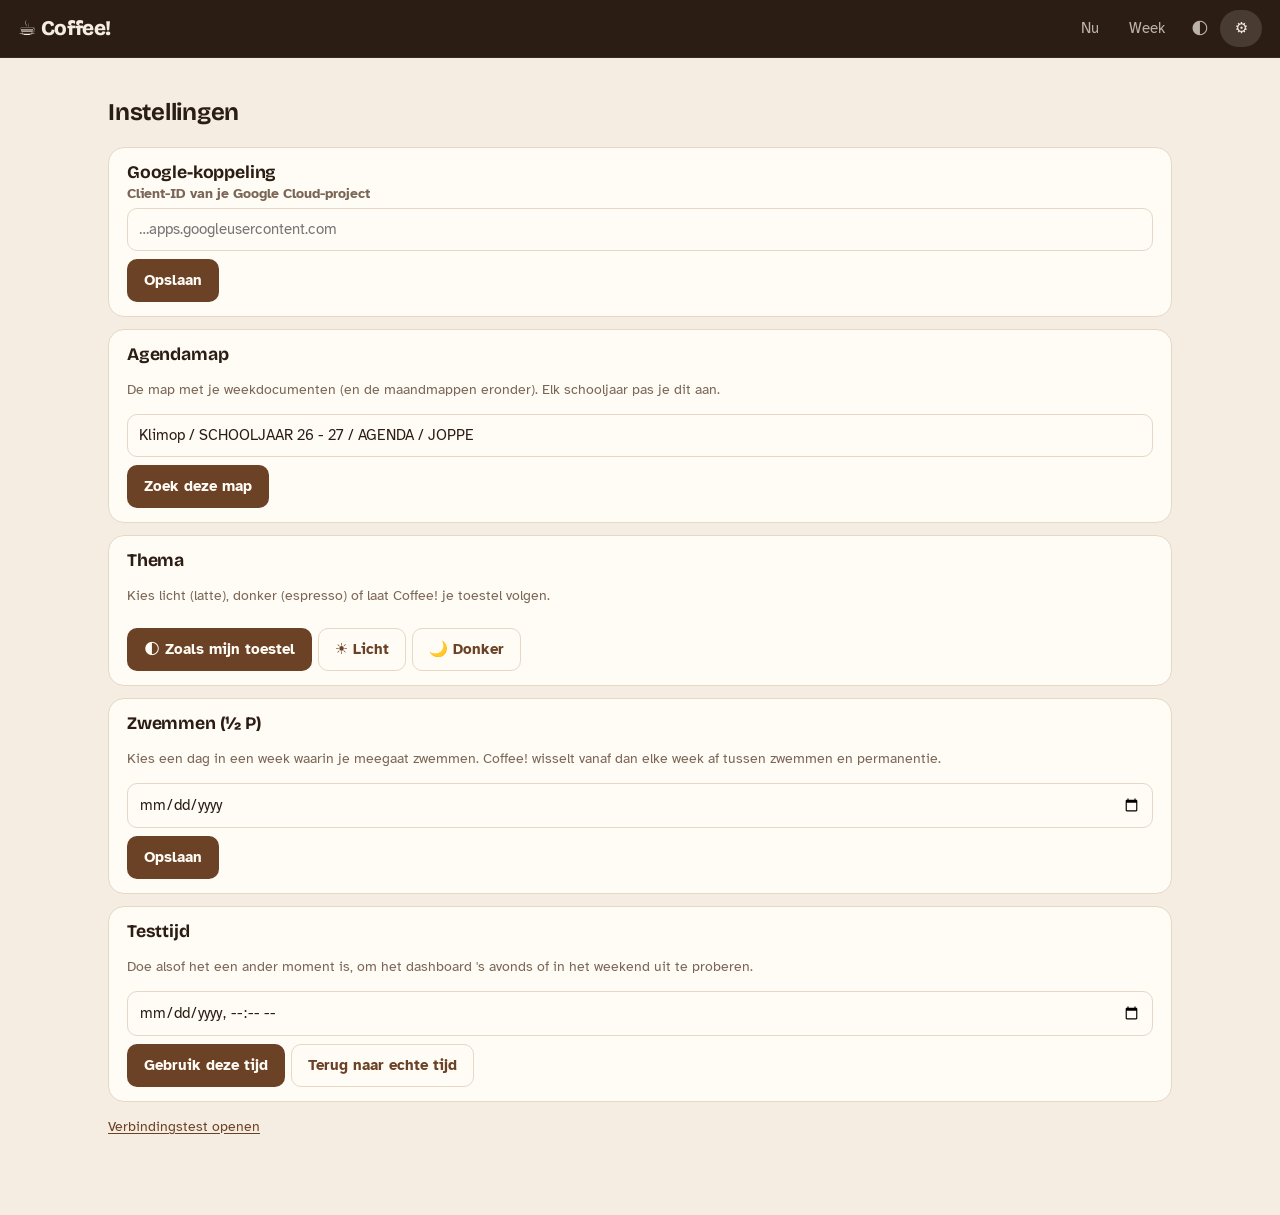
==== commit 2851f817: "Nieuw uitzicht: thema's latte (licht) en espresso (donker) - Warme koffiebarstijl, vakken in koffiet" ====
--- a/index.html
+++ b/index.html
@@ -8,7 +8,17 @@
 <meta name="apple-mobile-web-app-title" content="Coffee!">
 <title>Coffee!</title>
 <link rel="icon" href="data:image/svg+xml,<svg xmlns='http://www.w3.org/2000/svg' viewBox='0 0 100 100'><text y='.9em' font-size='90'>☕</text></svg>">
+<link rel="preconnect" href="https://fonts.googleapis.com">
+<link rel="preconnect" href="https://fonts.gstatic.com" crossorigin>
+<link rel="stylesheet" href="https://fonts.googleapis.com/css2?family=Atkinson+Hyperlegible:ital,wght@0,400;0,700;1,400&family=Bricolage+Grotesque:opsz,wght@12..96,500;12..96,700;12..96,800&display=swap">
 <link rel="stylesheet" href="css/app.css">
+<script>
+  // thema meteen toepassen (geen witte flits bij het laden)
+  try {
+    var t = (JSON.parse(localStorage.getItem("coffee_instellingen") || "{}").thema) || "auto";
+    if (t !== "auto") document.documentElement.setAttribute("data-thema", t);
+  } catch (e) {}
+</script>
 <script src="https://accounts.google.com/gsi/client" async defer></script>
 <script type="module" src="js/app.js"></script>
 </head>
--- a/css/app.css
+++ b/css/app.css
@@ -1,161 +1,305 @@
-/* Coffee! – opmaak */
+/* Coffee! – opmaak
+   Twee thema's: "latte" (licht) en "espresso" (donker).
+   Standaard volgt Coffee! je toestel; met de knop in de kopbalk kies je zelf. */
+
+/* ---------- Kleuren: latte (licht) ---------- */
 :root {
-  --koffie: #3c2a21;
-  --koffie-licht: #6f4e37;
-  --crema: #f6efe6;
-  --schuim: #fffdf9;
-  --blauw: #3c78d8;
-  --blauw-licht: #e3ecfb;
-  --perm: #fff2cc;
-  --perm-rand: #f1c232;
-  --groen: #2e7d32;
-  --groen-licht: #e6f4ea;
-  --rood: #c62828;
-  --rood-licht: #fdecea;
-  --tekst: #2b2b2b;
-  --grijs: #6b6b6b;
-  --rand: #e4dcd2;
-  --radius: 12px;
+  color-scheme: light;
+  --achtergrond: #f5ede1;      /* crema */
+  --oppervlak: #fffbf5;        /* melkschuim */
+  --oppervlak-2: #f1e6d7;
+  --lijn: #e6d8c6;
+  --tekst: #2b1d14;            /* espresso */
+  --tekst-zacht: #7a6656;
+  --accent: #6b4226;           /* gebrande koffie */
+  --accent-zacht: #ecdcc8;
+  --karamel: #c08a55;          /* huidig lesuur */
+  --kopbalk: #2b1d14;
+  --kopbalk-tekst: #f5ede1;
+  --link: #6b4226;
+  --perm: #f7e7bf;  --perm-tekst: #6d5112;  --perm-lijn: #e7c977;
+  --vrij: #ece6df;  --vrij-tekst: #74695f;
+  --pauze: #efe4d6;
+  --rood: #b3261e;  --rood-zacht: #f9e1dc;  --rood-lijn: #efc0b8;
+  --groen: #3d7a37; --groen-zacht: #e3efdc;
+  --info: #eadfce;
+  --schaduw: 0 1px 0 rgba(43, 29, 20, .04), 0 6px 18px -10px rgba(43, 29, 20, .25);
+  --focus: #c08a55;
+}
+
+/* ---------- Kleuren: espresso (donker) ---------- */
+:root[data-thema="donker"] {
+  color-scheme: dark;
+  --achtergrond: #1a1310;
+  --oppervlak: #241a15;
+  --oppervlak-2: #2f231c;
+  --lijn: #3a2b22;
+  --tekst: #f2e7da;
+  --tekst-zacht: #b4a08c;
+  --accent: #d9a46c;
+  --accent-zacht: #3a2a1f;
+  --karamel: #d9a46c;
+  --kopbalk: #120d0a;
+  --kopbalk-tekst: #f2e7da;
+  --link: #e3b583;
+  --perm: #3a2f17;  --perm-tekst: #f0cf7e;  --perm-lijn: #6d5720;
+  --vrij: #26211e;  --vrij-tekst: #9b8f84;
+  --pauze: #2a201a;
+  --rood: #ff9d90;  --rood-zacht: #3b1f1b;  --rood-lijn: #6a2e27;
+  --groen: #a5d69a; --groen-zacht: #1f2f1d;
+  --info: #31251d;
+  --schaduw: 0 1px 0 rgba(0, 0, 0, .3), 0 8px 22px -12px rgba(0, 0, 0, .7);
+  --focus: #d9a46c;
+}
+@media (prefers-color-scheme: dark) {
+  :root:not([data-thema="licht"]) {
+    color-scheme: dark;
+    --achtergrond: #1a1310;
+    --oppervlak: #241a15;
+    --oppervlak-2: #2f231c;
+    --lijn: #3a2b22;
+    --tekst: #f2e7da;
+    --tekst-zacht: #b4a08c;
+    --accent: #d9a46c;
+    --accent-zacht: #3a2a1f;
+    --karamel: #d9a46c;
+    --kopbalk: #120d0a;
+    --kopbalk-tekst: #f2e7da;
+    --link: #e3b583;
+    --perm: #3a2f17;  --perm-tekst: #f0cf7e;  --perm-lijn: #6d5720;
+    --vrij: #26211e;  --vrij-tekst: #9b8f84;
+    --pauze: #2a201a;
+    --rood: #ff9d90;  --rood-zacht: #3b1f1b;  --rood-lijn: #6a2e27;
+    --groen: #a5d69a; --groen-zacht: #1f2f1d;
+    --info: #31251d;
+    --schaduw: 0 1px 0 rgba(0, 0, 0, .3), 0 8px 22px -12px rgba(0, 0, 0, .7);
+    --focus: #d9a46c;
+  }
+}
+
+/* ---------- Basis ---------- */
+:root {
+  --titel: "Bricolage Grotesque", "Trebuchet MS", system-ui, sans-serif;
+  --lees: "Atkinson Hyperlegible", system-ui, -apple-system, "Segoe UI", sans-serif;
+  --r-groot: 16px;
+  --r: 10px;
+  --r-klein: 6px;
 }
 * { box-sizing: border-box; }
 html, body { margin: 0; }
 body {
-  font-family: system-ui, -apple-system, "Segoe UI", Roboto, sans-serif;
-  background: var(--crema); color: var(--tekst); line-height: 1.45;
+  font-family: var(--lees); font-size: 16px; line-height: 1.5;
+  background: var(--achtergrond); color: var(--tekst);
   -webkit-text-size-adjust: 100%;
-}
-a { color: var(--blauw); }
+  transition: background-color .2s, color .2s;
+}
+a { color: var(--link); text-underline-offset: 2px; }
+h1, h2, h3, h4 { font-family: var(--titel); line-height: 1.2; letter-spacing: -.01em; }
+:focus-visible { outline: 2px solid var(--focus); outline-offset: 2px; }
+@media (prefers-reduced-motion: reduce) { * { transition: none !important; animation: none !important; } }
 
 /* ---------- Kopbalk ---------- */
 .balk {
   position: sticky; top: 0; z-index: 10;
   display: flex; align-items: center; gap: 12px; flex-wrap: wrap;
-  background: var(--koffie); color: #fff;
-  padding: 10px 16px; padding-top: max(10px, env(safe-area-inset-top));
-}
-.merk { font-weight: 800; font-size: 1.2rem; letter-spacing: .3px; }
-.balk nav { margin-left: auto; display: flex; gap: 4px; }
+  background: var(--kopbalk); color: var(--kopbalk-tekst);
+  padding: 10px 18px; padding-top: max(10px, env(safe-area-inset-top));
+  border-bottom: 1px solid rgba(255, 255, 255, .06);
+}
+.merk { font-family: var(--titel); font-weight: 800; font-size: 1.3rem; letter-spacing: -.02em; }
+.balk nav { margin-left: auto; display: flex; gap: 2px; align-items: center; }
 .tab {
-  background: transparent; color: #f3e6d8; border: 0; border-radius: 8px;
-  padding: 7px 14px; font-size: .95rem; cursor: pointer;
-}
-.tab.actief { background: rgba(255,255,255,.16); color: #fff; font-weight: 600; }
+  background: transparent; color: inherit; opacity: .72; border: 0; border-radius: 999px;
+  padding: 7px 14px; font: inherit; font-size: .95rem; cursor: pointer;
+}
+.tab:hover { opacity: 1; }
+.tab.actief { opacity: 1; background: rgba(245, 237, 225, .14); font-weight: 700; }
+.thema-knop { font-size: 1.05rem; padding: 6px 10px; }
 .testtijd {
-  background: #f9ab00; color: #000; border: 0; border-radius: 20px;
-  padding: 4px 10px; font-size: .8rem; font-weight: 600; cursor: pointer;
-}
-
-main { max-width: 1100px; margin: 0 auto; padding: 16px; padding-bottom: 60px; }
+  background: var(--karamel); color: #241a15; border: 0; border-radius: 999px;
+  padding: 4px 12px; font: inherit; font-size: .82rem; font-weight: 700; cursor: pointer;
+}
+
+main { max-width: 1100px; margin: 0 auto; padding: 20px 18px 64px; }
 
 /* ---------- Startscherm ---------- */
 .startscherm { min-height: 90vh; display: flex; flex-direction: column; align-items: center; justify-content: center; text-align: center; padding: 20px; }
-.startscherm h1 { margin: 6px 0 0; color: var(--koffie); font-size: 2.2rem; }
-.startscherm p { color: var(--grijs); }
+.startscherm h1 { margin: 8px 0 0; font-size: 2.6rem; font-weight: 800; letter-spacing: -.03em; }
+.startscherm p { color: var(--tekst-zacht); }
 .beker { font-size: 4rem; }
 .beker.draait { animation: walm 1.6s ease-in-out infinite; }
-@keyframes walm { 0%,100% { transform: translateY(0); } 50% { transform: translateY(-6px); } }
+@keyframes walm { 0%, 100% { transform: translateY(0); } 50% { transform: translateY(-6px); } }
 
 /* ---------- Knoppen, velden, meldingen ---------- */
 .knop {
-  display: inline-block; background: var(--koffie-licht); color: #fff; border: 0; border-radius: 8px;
-  padding: 9px 16px; font-size: .95rem; cursor: pointer; text-decoration: none; margin-top: 8px;
-}
-.knop:hover { background: var(--koffie); }
-a.knop, a.knop:visited { color: #fff; }
-a.knop.secundair { color: var(--koffie); }
-.knop.secundair { background: #fff; color: var(--koffie); border: 1px solid var(--rand); }
-.knop.groot { font-size: 1.05rem; padding: 12px 22px; }
-.knop.klein { font-size: .82rem; padding: 5px 10px; margin: 4px 6px 0 0; }
-.knop:disabled { opacity: .4; cursor: default; }
+  display: inline-flex; align-items: center; gap: 6px;
+  background: var(--accent); color: var(--oppervlak); border: 1px solid transparent; border-radius: var(--r);
+  padding: 9px 16px; font: inherit; font-size: .95rem; font-weight: 700; cursor: pointer; text-decoration: none; margin-top: 8px;
+}
+.knop:hover { filter: brightness(1.1); }
+a.knop, a.knop:visited { color: var(--oppervlak); }
+.knop.secundair { background: var(--oppervlak); color: var(--accent); border-color: var(--lijn); font-weight: 600; }
+.knop.secundair:hover { background: var(--oppervlak-2); filter: none; }
+a.knop.secundair { color: var(--accent); }
+.knop.groot { font-size: 1.05rem; padding: 12px 24px; }
+.knop.klein { font-size: .84rem; padding: 4px 10px; margin: 4px 6px 0 0; border-radius: var(--r-klein); }
+.knop:disabled { opacity: .45; cursor: default; filter: none; }
 .knoppen { display: flex; flex-wrap: wrap; gap: 6px; }
-input[type=text], input[type=date], input[type=datetime-local] {
-  width: 100%; padding: 9px 10px; border: 1px solid var(--rand); border-radius: 8px; font-size: .95rem; background: #fff;
-}
-label { display: block; font-size: .88rem; color: var(--grijs); margin-bottom: 4px; }
-.melding { padding: 10px 12px; border-radius: 8px; margin: 10px 0; }
+input[type=text], input[type=date], input[type=datetime-local], textarea {
+  width: 100%; padding: 9px 11px; border: 1px solid var(--lijn); border-radius: var(--r);
+  font: inherit; font-size: .95rem; background: var(--oppervlak); color: var(--tekst);
+}
+textarea { resize: vertical; line-height: 1.55; }
+input:focus, textarea:focus { outline: 2px solid var(--focus); outline-offset: -1px; border-color: transparent; }
+label { display: block; font-size: .88rem; font-weight: 700; color: var(--tekst-zacht); margin-bottom: 4px; }
+.melding { padding: 10px 14px; border-radius: var(--r); margin: 10px 0; }
 .melding:empty { display: none; }
-.melding.ok { background: var(--groen-licht); color: var(--groen); }
-.melding.fout { background: var(--rood-licht); color: var(--rood); }
-.melding.info { background: var(--blauw-licht); color: #174ea6; }
-.klein { color: var(--grijs); font-size: .86rem; }
-.nadruk { font-weight: 600; }
-.laden { color: var(--grijs); font-style: italic; }
+.melding.ok { background: var(--groen-zacht); color: var(--groen); }
+.melding.fout { background: var(--rood-zacht); color: var(--rood); }
+.melding.info { background: var(--info); color: var(--tekst); }
+.klein { color: var(--tekst-zacht); font-size: .88rem; }
+.nadruk { font-weight: 700; }
+.laden { color: var(--tekst-zacht); font-style: italic; }
+.verborgen { display: none !important; }
 
 /* ---------- Kaarten ---------- */
 .kaart {
-  background: var(--schuim); border: 1px solid var(--rand); border-radius: var(--radius);
-  padding: 14px 16px; margin-bottom: 12px; box-shadow: 0 1px 2px rgba(60,42,33,.05);
-}
-.kaart h3 { margin: 0; font-size: 1.05rem; }
+  background: var(--oppervlak); border: 1px solid var(--lijn); border-radius: var(--r-groot);
+  padding: 14px 18px; margin-bottom: 12px;
+}
+.kaart h3 { margin: 0; font-size: 1.1rem; font-weight: 700; }
 .kaart header { display: flex; align-items: center; gap: 10px; flex-wrap: wrap; margin-bottom: 6px; }
-.kaart.groot { border-left: 6px solid var(--blauw); padding: 18px 20px; }
-.kaart.groot h3 { font-size: 1.3rem; }
-.kaart.perm { background: var(--perm); border-color: var(--perm-rand); }
-.kaart.perm.groot { border-left-color: var(--perm-rand); }
-.kaart.blok.groot { border-left-color: #9fb7e8; }
-.tijd { font-variant-numeric: tabular-nums; color: var(--grijs); font-size: .9rem; white-space: nowrap; }
+.kaart header .bewerk { margin: 0 0 0 auto; }
+.kaart.perm { background: var(--perm); border-color: var(--perm-lijn); }
+.kaart.vrij { background: var(--vrij); color: var(--vrij-tekst); }
+.kaart.blok { background: var(--pauze); }
+.kaart.bewaking { background: var(--rood-zacht); border-color: var(--rood-lijn); }
+
+/* Het huidige lesuur: het enige dat echt mag opvallen */
+.kaart.groot { padding: 20px 22px 18px; box-shadow: var(--schaduw); }
+.kaart.groot h3 { font-size: 1.55rem; font-weight: 800; letter-spacing: -.02em; }
+.voortgang { height: 6px; background: var(--oppervlak-2); border-radius: 999px; margin: 2px 0 14px; overflow: hidden; }
+.voortgang span { display: block; height: 100%; background: var(--karamel); border-radius: 999px; transition: width .6s ease; }
+
+.tijd { font-family: var(--titel); font-weight: 500; font-variant-numeric: tabular-nums; color: var(--tekst-zacht); font-size: .92rem; white-space: nowrap; }
 .vak {
-  display: inline-block; min-width: 38px; text-align: center; background: var(--blauw); color: #fff;
-  border-radius: 6px; padding: 1px 7px; font-weight: 700; font-size: .82rem; white-space: nowrap;
-}
-.vak.perm { background: var(--perm-rand); color: #000; }
+  display: inline-block; min-width: 40px; text-align: center;
+  background: var(--accent-zacht); color: var(--accent);
+  border-radius: var(--r-klein); padding: 2px 8px; font-weight: 700; font-size: .84rem; white-space: nowrap;
+}
+.vak.perm { background: var(--perm-lijn); color: var(--perm-tekst); }
 .vak.leeg { background: transparent; }
-
-.chips { display: flex; flex-wrap: wrap; gap: 6px; margin: 4px 0 6px; }
+.vak.open { background: transparent; color: var(--tekst-zacht); border: 1px dashed var(--tekst-zacht); }
+h3.open { color: var(--tekst-zacht); font-style: italic; font-weight: 500 !important; }
+
+.chips { display: flex; flex-wrap: wrap; gap: 6px; margin: 4px 0 8px; }
 .chips:empty { display: none; }
-.chip { font-size: .82rem; padding: 2px 9px; border-radius: 12px; font-weight: 600; }
-.chip.groen { background: var(--groen-licht); color: var(--groen); }
-.chip.rood { background: var(--rood-licht); color: var(--rood); }
-
-.lesinhoud { display: grid; grid-template-columns: 1fr 240px; gap: 18px; }
+.chip { font-size: .84rem; padding: 2px 10px; border-radius: 999px; font-weight: 700; }
+.chip.groen { background: var(--groen-zacht); color: var(--groen); }
+.chip.rood { background: var(--rood-zacht); color: var(--rood); }
+.chip.idem { background: var(--accent-zacht); color: var(--accent); }
+
+.lesinhoud { display: grid; grid-template-columns: minmax(0, 1fr) 250px; gap: 22px; }
 @media (max-width: 760px) { .lesinhoud { grid-template-columns: 1fr; } }
-.regels { font-size: .95rem; }
-.regels .kop { margin-top: 8px; }
-.regels .fase { text-decoration: underline; margin-top: 6px; color: var(--koffie-licht); font-weight: 600; }
+.regels { font-size: 1rem; max-width: 70ch; }
+.regels .kop { margin-top: 10px; }
+.regels .kop strong { font-family: var(--titel); }
+.regels .fase { margin-top: 8px; color: var(--accent); font-weight: 700; text-decoration: underline; text-decoration-thickness: 2px; text-underline-offset: 3px; }
 .regels .punt { position: relative; padding-left: calc(18px + var(--niveau, 0) * 18px); }
-.regels .punt::before { content: "–"; position: absolute; left: calc(4px + var(--niveau, 0) * 18px); color: var(--grijs); }
+.regels .punt::before { content: "–"; position: absolute; left: calc(4px + var(--niveau, 0) * 18px); color: var(--tekst-zacht); }
 .regels .witruimte { height: 6px; }
-.regels .groen { color: var(--groen); font-weight: 600; }
-.regels .rood { color: var(--rood); font-weight: 600; }
-.materiaal { background: #fff; border: 1px dashed var(--rand); border-radius: 10px; padding: 10px 12px; align-self: start; }
-.materiaal h4 { margin: 0 0 6px; font-size: .92rem; }
-.materiaal ul { margin: 0; padding-left: 18px; }
-.materiaal li { word-break: break-word; }
+.materiaal { background: var(--oppervlak-2); border-radius: var(--r); padding: 12px 14px; align-self: start; }
+.materiaal h4 { margin: 0 0 6px; font-size: .95rem; }
+.materiaal ul { list-style: none; margin: 0; padding: 0; }
+.materiaal li { padding: 2px 0; word-break: break-word; }
+.materiaal li::before { content: "– "; color: var(--tekst-zacht); }
+
+.linkchip {
+  display: inline-flex; align-items: center; gap: 5px; vertical-align: baseline; max-width: 100%;
+  background: var(--oppervlak); border: 1px solid var(--lijn); border-radius: 999px;
+  padding: 1px 10px 1px 7px; margin: 1px 2px; font-size: .9rem; color: var(--tekst); text-decoration: none;
+}
+.linkchip:hover { border-color: var(--karamel); }
+.linkchip span:last-child { overflow: hidden; text-overflow: ellipsis; white-space: nowrap; }
 
 /* ---------- Dashboard Nu ---------- */
-.nu-kop { display: flex; align-items: baseline; justify-content: space-between; gap: 10px; margin: 4px 0 12px; }
-.nu-kop h2 { margin: 0; font-size: 1.4rem; color: var(--koffie); }
+.nu-kop { display: flex; align-items: baseline; justify-content: space-between; gap: 10px; margin: 6px 0 16px; }
+.nu-kop h2 { margin: 0; font-size: 1.6rem; font-weight: 800; }
 .nu-kop h2::first-letter { text-transform: uppercase; }
-.klok { font-size: 1.6rem; font-weight: 700; font-variant-numeric: tabular-nums; color: var(--koffie); }
-.label-boven { font-size: .8rem; text-transform: uppercase; letter-spacing: .6px; color: var(--koffie-licht); font-weight: 700; margin: 14px 0 6px; }
-.herinneringen { background: var(--rood-licht); border-color: #f5c6c2; }
-.herinneringen h4 { margin: 0 0 4px; color: var(--rood); }
+.klok { font-family: var(--titel); font-size: 2.4rem; font-weight: 800; letter-spacing: -.03em; font-variant-numeric: tabular-nums; color: var(--accent); }
+.label-boven { font-family: var(--titel); font-size: .98rem; color: var(--tekst-zacht); font-weight: 700; margin: 18px 0 8px; }
+.herinneringen { background: var(--rood-zacht); border-color: var(--rood-lijn); }
+.herinneringen h4 { margin: 0 0 4px; color: var(--rood); font-size: 1rem; }
 .herinneringen ul { margin: 0; padding-left: 18px; }
+.herinneringen .tijd { margin-right: 4px; }
+.wanneer { color: var(--tekst-zacht); margin-right: 8px; white-space: nowrap; }
 .vorige { margin: 4px 0 10px; }
-.label-inline { font-size: .78rem; font-weight: 700; color: var(--koffie-licht); text-transform: uppercase; letter-spacing: .4px; margin-right: 8px; }
-h3.sectie { margin: 24px 0 8px; color: var(--koffie); text-transform: none; }
+.label-inline { font-size: .88rem; font-weight: 700; color: var(--accent); margin-right: 8px; white-space: nowrap; }
+h3.sectie { margin: 28px 0 10px; font-size: 1.25rem; font-weight: 800; }
 
 /* ---------- Daglijst ---------- */
 .daglijst { display: flex; flex-direction: column; gap: 4px; }
-details.rij { background: var(--schuim); border: 1px solid var(--rand); border-radius: 10px; }
+details.rij { background: var(--oppervlak); border: 1px solid var(--lijn); border-radius: var(--r); }
 details.rij > summary {
-  list-style: none; cursor: pointer; display: flex; align-items: center; gap: 10px; padding: 8px 12px;
-}
+  list-style: none; cursor: pointer; display: flex; align-items: center; gap: 12px; padding: 9px 14px; border-radius: var(--r);
+}
+details.rij > summary:hover { background: var(--oppervlak-2); }
 details.rij > summary::-webkit-details-marker { display: none; }
 details.rij > summary .titel { flex: 1; overflow: hidden; text-overflow: ellipsis; white-space: nowrap; }
 details.rij[open] > summary .titel { white-space: normal; }
 details.rij > .kaart { margin: 0 8px 8px; }
-details.rij.blok { background: var(--blauw-licht); border-color: #cddbf5; }
-details.rij.perm { background: var(--perm); border-color: var(--perm-rand); }
-details.rij.bezig { outline: 3px solid var(--blauw); outline-offset: -1px; }
-details.rij.voorbij { opacity: .55; }
+details.rij.blok { background: var(--pauze); border-color: transparent; }
+details.rij.perm { background: var(--perm); border-color: var(--perm-lijn); }
+details.rij.vrij { background: var(--vrij); border-color: transparent; color: var(--vrij-tekst); }
+details.rij.bewaking { background: var(--rood-zacht); border-color: var(--rood-lijn); }
+details.rij.bewaking > summary .titel { color: var(--rood); font-weight: 700; }
+details.rij.bezig { border-color: var(--karamel); box-shadow: inset 4px 0 0 var(--karamel); }
+details.rij.bezig > summary .titel { font-weight: 700; }
+details.rij.voorbij { opacity: .5; }
 .stip { font-size: .8rem; }
 .stip.groen { color: var(--groen); }
 .stip.rood { color: var(--rood); }
 
 /* ---------- Weekoverzicht ---------- */
-.weeknav { display: flex; align-items: center; justify-content: space-between; gap: 10px; margin-bottom: 12px; text-align: center; }
-.weeknav h2 { margin: 0; color: var(--koffie); }
-.weekraster { display: grid; grid-template-columns: repeat(auto-fill, minmax(320px, 1fr)); gap: 14px; }
-.weekdag h3 { margin: 0 0 6px; color: var(--koffie); }
-.weekdag.vandaag h3::after { content: " · vandaag"; color: var(--blauw); font-size: .85rem; }
+.weeknav { display: flex; align-items: center; justify-content: space-between; gap: 10px; margin-bottom: 14px; text-align: center; }
+.weeknav h2 { margin: 0; font-size: 1.5rem; font-weight: 800; }
+.weeknav .knop { margin: 0; }
+.weekraster { display: grid; grid-template-columns: repeat(auto-fill, minmax(320px, 1fr)); gap: 18px; }
+.weekdag h3 { margin: 0 0 8px; font-size: 1.15rem; font-weight: 800; }
+.weekdag.vandaag h3::after { content: " (vandaag)"; color: var(--karamel); font-size: .9rem; font-weight: 700; }
+.nieuwe-week { margin-bottom: 14px; }
+.nieuwe-week .kaart { margin-top: 8px; max-width: 440px; }
+
+/* ---------- Vensters (bewerken, Drive zoeken) ---------- */
+body.geen-scroll { overflow: hidden; }
+.venster {
+  position: fixed; inset: 0; z-index: 50; background: rgba(26, 19, 16, .55);
+  display: flex; align-items: flex-start; justify-content: center; overflow-y: auto; padding: 24px 12px;
+}
+.venster.klein { z-index: 60; padding-top: 12vh; }
+.venster-inhoud {
+  background: var(--achtergrond); color: var(--tekst); border-radius: var(--r-groot); width: 100%; max-width: 1150px;
+  padding: 20px 22px; box-shadow: 0 20px 50px rgba(0, 0, 0, .35);
+}
+.venster.klein .venster-inhoud { max-width: 560px; background: var(--oppervlak); }
+.venster-kop { display: flex; justify-content: space-between; align-items: center; gap: 12px; flex-wrap: wrap; margin-bottom: 10px; }
+.venster-kop h2 { margin: 0; font-weight: 800; }
+.venster-kop .knop { margin-top: 0; }
+.bewerker { display: grid; grid-template-columns: minmax(0, 1fr) minmax(0, 1fr); gap: 22px; }
+@media (max-width: 900px) {
+  .bewerker { grid-template-columns: 1fr; }
+  .venster { padding: 0; }
+  .venster-inhoud { border-radius: 0; min-height: 100%; }
+}
+.bewerker .voorbeeld .lesinhoud { grid-template-columns: 1fr; }
+.formulier .veld { margin-bottom: 14px; }
+.formulier .rij-velden { display: flex; gap: 10px; }
+.formulier .veld.smal { width: 110px; flex: none; }
+.formulier .rij-velden .veld:not(.smal) { flex: 1; }
+.werkbalk { display: flex; flex-wrap: wrap; gap: 2px; margin-bottom: 4px; }
+.werkbalk .knop.klein { margin: 0; }
+.zoekresultaten { list-style: none; margin: 8px 0; padding: 0; max-height: 50vh; overflow-y: auto; }
+.zoekresultaten li { display: flex; align-items: center; gap: 10px; padding: 8px 10px; border-radius: var(--r); cursor: pointer; }
+.zoekresultaten li:hover { background: var(--oppervlak-2); }
+.zoekresultaten li span:nth-of-type(1) { flex: 1; }
+.zoekresultaten img { width: 16px; height: 16px; }
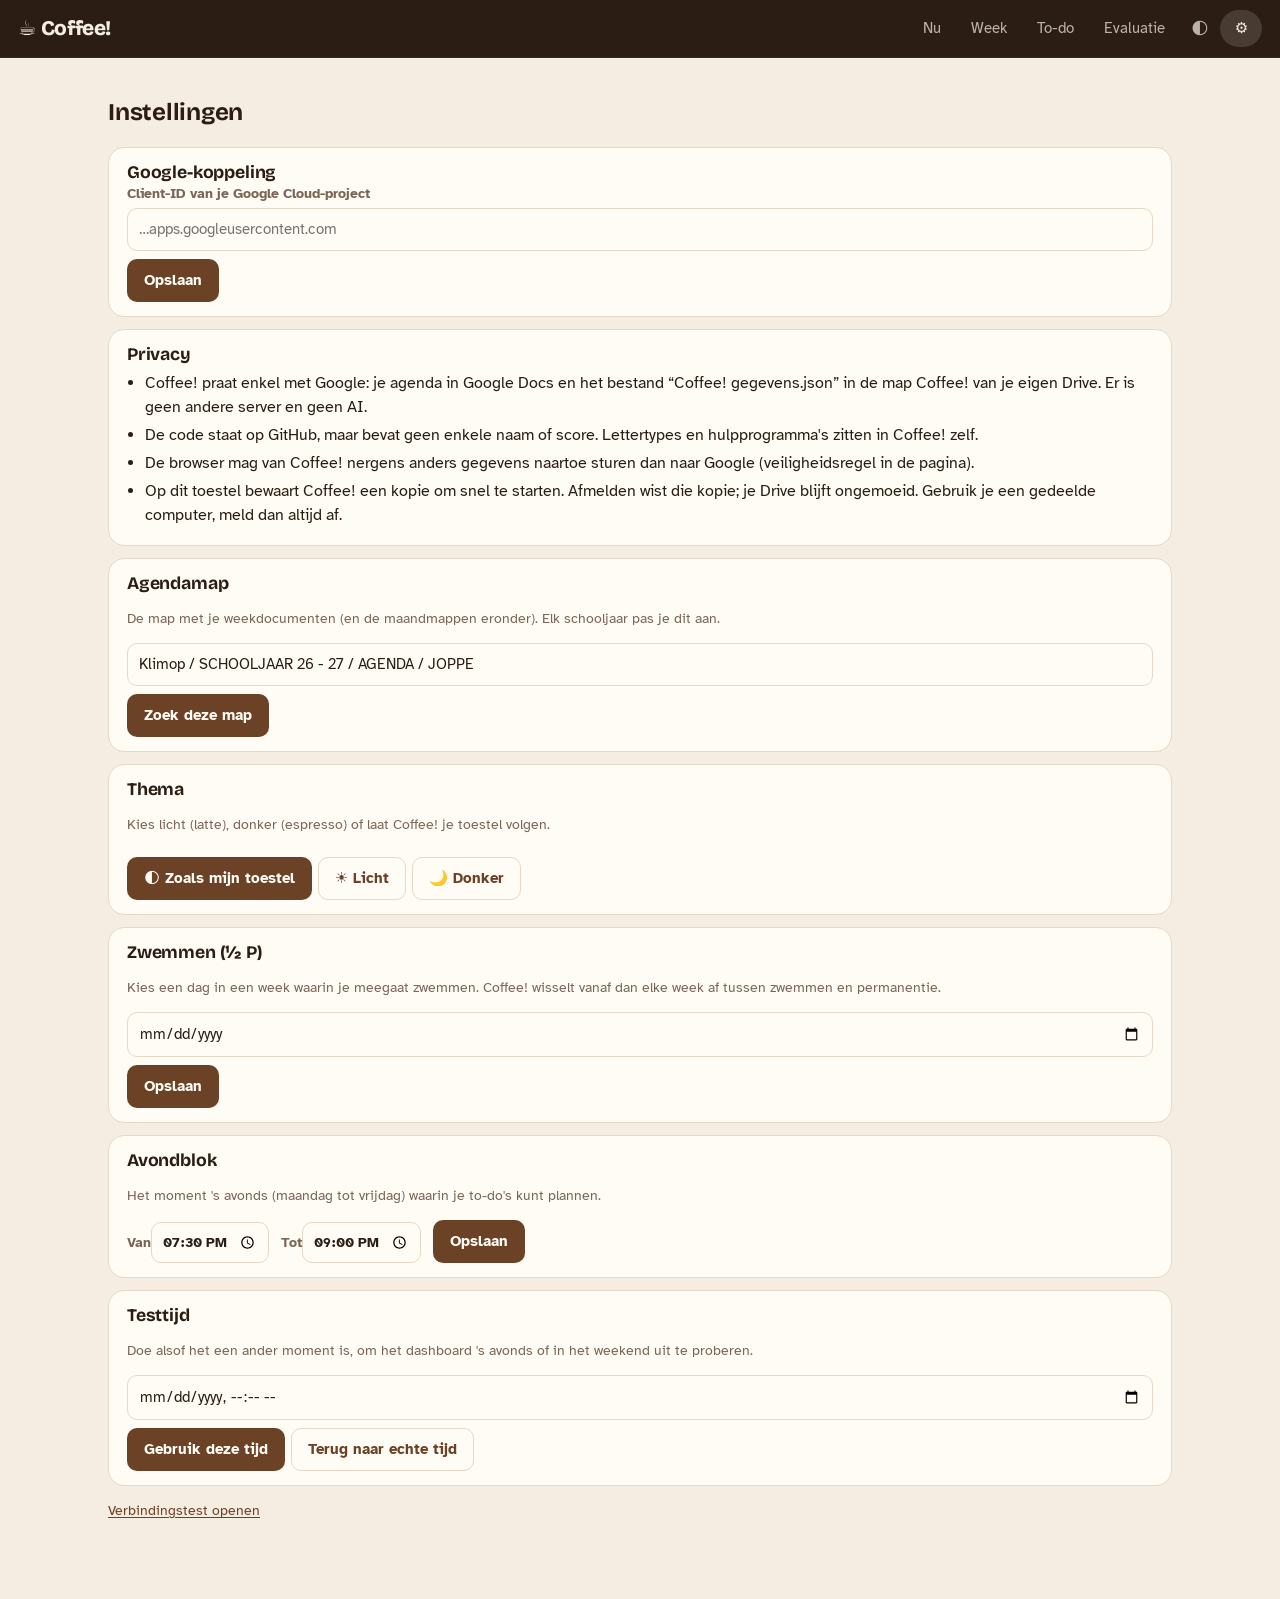
==== commit 4870edcd: "Privacy: enkel contact met Google, alles zelf gehost, afmelden wist dit toestel - Content-Security-P" ====
--- a/index.html
+++ b/index.html
@@ -2,23 +2,17 @@
 <html lang="nl">
 <head>
 <meta charset="utf-8">
+<!-- Privacy: deze pagina mag enkel met Google (aanmelden, Drive, Docs) praten. Alle code en lettertypes komen van Coffee! zelf. -->
+<meta http-equiv="Content-Security-Policy" content="default-src 'self'; script-src 'self' https://accounts.google.com/gsi/client; connect-src 'self' https://www.googleapis.com https://docs.googleapis.com https://accounts.google.com/gsi/; frame-src https://accounts.google.com/gsi/; style-src 'self' 'unsafe-inline' https://accounts.google.com/gsi/style; img-src 'self' data: https://*.googleusercontent.com; font-src 'self'; object-src 'none'; base-uri 'self'; form-action 'none'">
+<meta name="referrer" content="no-referrer">
 <meta name="viewport" content="width=device-width, initial-scale=1, viewport-fit=cover">
 <meta name="theme-color" content="#3c2a21">
 <meta name="apple-mobile-web-app-capable" content="yes">
 <meta name="apple-mobile-web-app-title" content="Coffee!">
 <title>Coffee!</title>
 <link rel="icon" href="data:image/svg+xml,<svg xmlns='http://www.w3.org/2000/svg' viewBox='0 0 100 100'><text y='.9em' font-size='90'>☕</text></svg>">
-<link rel="preconnect" href="https://fonts.googleapis.com">
-<link rel="preconnect" href="https://fonts.gstatic.com" crossorigin>
-<link rel="stylesheet" href="https://fonts.googleapis.com/css2?family=Atkinson+Hyperlegible:ital,wght@0,400;0,700;1,400&family=Bricolage+Grotesque:opsz,wght@12..96,500;12..96,700;12..96,800&display=swap">
 <link rel="stylesheet" href="css/app.css">
-<script>
-  // thema meteen toepassen (geen witte flits bij het laden)
-  try {
-    var t = (JSON.parse(localStorage.getItem("coffee_instellingen") || "{}").thema) || "auto";
-    if (t !== "auto") document.documentElement.setAttribute("data-thema", t);
-  } catch (e) {}
-</script>
+<script src="js/thema-vroeg.js"></script>
 <script src="https://accounts.google.com/gsi/client" async defer></script>
 <script type="module" src="js/app.js"></script>
 </head>
--- a/css/app.css
+++ b/css/app.css
@@ -77,6 +77,14 @@
   }
 }
 
+/* ---------- Lettertypes (staan in Coffee! zelf, niet bij Google Fonts) ---------- */
+@font-face { font-family: "Bricolage Grotesque"; font-weight: 500; font-display: swap; src: url(../fonts/bricolage-grotesque-latin-500-normal.woff2) format("woff2"); }
+@font-face { font-family: "Bricolage Grotesque"; font-weight: 700; font-display: swap; src: url(../fonts/bricolage-grotesque-latin-700-normal.woff2) format("woff2"); }
+@font-face { font-family: "Bricolage Grotesque"; font-weight: 800; font-display: swap; src: url(../fonts/bricolage-grotesque-latin-800-normal.woff2) format("woff2"); }
+@font-face { font-family: "Atkinson Hyperlegible"; font-weight: 400; font-display: swap; src: url(../fonts/atkinson-hyperlegible-latin-400-normal.woff2) format("woff2"); }
+@font-face { font-family: "Atkinson Hyperlegible"; font-weight: 400; font-style: italic; font-display: swap; src: url(../fonts/atkinson-hyperlegible-latin-400-italic.woff2) format("woff2"); }
+@font-face { font-family: "Atkinson Hyperlegible"; font-weight: 700; font-display: swap; src: url(../fonts/atkinson-hyperlegible-latin-700-normal.woff2) format("woff2"); }
+
 /* ---------- Basis ---------- */
 :root {
   --titel: "Bricolage Grotesque", "Trebuchet MS", system-ui, sans-serif;
@@ -138,11 +146,11 @@
 }
 .knop:hover { filter: brightness(1.1); }
 a.knop, a.knop:visited { color: var(--oppervlak); }
-.knop.secundair { background: var(--oppervlak); color: var(--accent); border-color: var(--lijn); font-weight: 600; }
+.knop.secundair, .knop.klein.secundair { background: var(--oppervlak); color: var(--accent); border-color: var(--lijn); font-weight: 600; }
 .knop.secundair:hover { background: var(--oppervlak-2); filter: none; }
 a.knop.secundair { color: var(--accent); }
 .knop.groot { font-size: 1.05rem; padding: 12px 24px; }
-.knop.klein { font-size: .84rem; padding: 4px 10px; margin: 4px 6px 0 0; border-radius: var(--r-klein); }
+.knop.klein { color: var(--oppervlak); font-size: .84rem; padding: 4px 10px; margin: 4px 6px 0 0; border-radius: var(--r-klein); }
 .knop:disabled { opacity: .45; cursor: default; filter: none; }
 .knoppen { display: flex; flex-wrap: wrap; gap: 6px; }
 input[type=text], input[type=date], input[type=datetime-local], textarea {
@@ -303,3 +311,166 @@
 .zoekresultaten li:hover { background: var(--oppervlak-2); }
 .zoekresultaten li span:nth-of-type(1) { flex: 1; }
 .zoekresultaten img { width: 16px; height: 16px; }
+
+/* ---------- To-do's ---------- */
+.tab-teller {
+  display: inline-block; min-width: 18px; margin-left: 6px; padding: 0 5px; border-radius: 999px;
+  background: var(--karamel); color: #241a15; font-size: .75rem; font-weight: 700; line-height: 18px; text-align: center;
+}
+.snel-rij { display: flex; gap: 8px; align-items: center; margin: 4px 0 8px; }
+.snel-rij .knop { margin: 0; white-space: nowrap; }
+.todolijst { list-style: none; margin: 0; padding: 0; }
+ul.todolijst.kaart { padding: 4px 14px; }
+.todo { display: flex; align-items: flex-start; gap: 10px; padding: 8px 0; border-bottom: 1px solid var(--lijn); }
+.todo:last-child { border-bottom: 0; }
+.todo input[type=checkbox] { width: 20px; height: 20px; margin: 2px 0 0; accent-color: var(--accent); flex: none; cursor: pointer; }
+.todo-midden { flex: 1; min-width: 0; }
+.todo-tekst { cursor: text; word-break: break-word; border-radius: 4px; }
+.todo-tekst:hover { background: var(--oppervlak-2); }
+.todo.klaar .todo-tekst { text-decoration: line-through; color: var(--tekst-zacht); }
+.todo-extra { display: flex; flex-wrap: wrap; gap: 6px; margin-top: 4px; }
+.minichip {
+  font: inherit; font-size: .8rem; padding: 1px 9px; border-radius: 999px; border: 1px solid var(--lijn);
+  background: var(--oppervlak); color: var(--tekst-zacht); cursor: default; line-height: 1.6;
+}
+button.minichip { cursor: pointer; }
+button.minichip:hover { border-color: var(--karamel); color: var(--tekst); }
+.minichip.plan { color: var(--accent); font-weight: 700; }
+.minichip.rood { background: var(--rood-zacht); border-color: var(--rood-lijn); color: var(--rood); }
+.todo-bewerk { flex: 1; display: flex; flex-direction: column; gap: 6px; }
+.deadline-label { display: flex; align-items: center; gap: 8px; margin: 0; font-weight: 400; }
+.deadline-label input { width: auto; }
+.knop.gevaar { color: var(--rood); }
+.todo-blok { margin-top: 10px; border-top: 1px dashed var(--perm-lijn); padding-top: 8px; }
+.kaart.vrij .todo-blok, .kaart .todo-blok { border-color: var(--lijn); }
+.todo-kop { margin: 0 0 4px; font-size: .95rem; }
+.todo-vandaag h4 { margin: 0 0 4px; font-size: 1rem; }
+.opslagstatus { white-space: nowrap; }
+input[type=time] { padding: 8px 10px; border: 1px solid var(--lijn); border-radius: var(--r); font: inherit; background: var(--oppervlak); color: var(--tekst); }
+.rij-tijden { display: flex; gap: 12px; align-items: flex-end; flex-wrap: wrap; }
+.rij-tijden label { margin: 0; }
+.rij-tijden .knop { margin: 0; }
+.slotgroep { margin-bottom: 10px; background: var(--oppervlak); border: 1px solid var(--lijn); border-radius: var(--r-groot); padding: 10px 14px; }
+.slotgroep.perm { background: var(--perm); border-color: var(--perm-lijn); }
+.slotgroep.vrij { background: var(--vrij); }
+.slotgroep h4 { margin: 0 0 2px; font-size: 1rem; }
+.klaar-lijst { margin-top: 22px; }
+.klaar-lijst summary { cursor: pointer; font-family: var(--titel); font-weight: 700; color: var(--tekst-zacht); }
+.todo-titel { font-weight: 700; margin: 4px 0 10px; }
+.slots { max-height: 55vh; overflow-y: auto; margin-bottom: 8px; }
+.slotdag h4 { margin: 12px 0 6px; font-size: .98rem; }
+.slotdag h4::first-letter { text-transform: uppercase; }
+.slot {
+  display: inline-flex; align-items: center; gap: 8px; font: inherit; font-size: .9rem; cursor: pointer;
+  padding: 6px 12px; border-radius: var(--r); border: 1px solid var(--lijn); background: var(--oppervlak); color: var(--tekst);
+}
+.slot:hover { border-color: var(--karamel); }
+.slot.perm { background: var(--perm); border-color: var(--perm-lijn); }
+.slot.vrij { background: var(--vrij); }
+.slot.avond { background: var(--accent-zacht); }
+.slot.gekozen { outline: 2px solid var(--karamel); }
+.slot-aantal { background: var(--karamel); color: #241a15; border-radius: 999px; font-size: .75rem; font-weight: 700; padding: 0 6px; }
+.todo .uit-blok { margin-left: auto; flex: none; align-self: center; }
+
+/* ---------- Bewerken: vorige les ---------- */
+.rechts { min-width: 0; }
+.paneel-tabs { display: flex; gap: 4px; margin-bottom: 8px; border-bottom: 1px solid var(--lijn); }
+.paneel-tab {
+  font: inherit; font-family: var(--titel); font-weight: 700; font-size: .95rem; color: var(--tekst-zacht);
+  background: none; border: 0; border-bottom: 3px solid transparent; padding: 6px 12px; cursor: pointer; margin-bottom: -1px;
+}
+.paneel-tab.actief { color: var(--tekst); border-bottom-color: var(--karamel); }
+.vorige-nav { display: flex; align-items: center; justify-content: space-between; gap: 8px; margin-bottom: 8px; }
+.vorige-nav .knop { margin: 0; }
+.vorige-wanneer { text-align: center; }
+.vorige-wanneer div::first-letter { text-transform: uppercase; }
+.overnemen { display: flex; flex-wrap: wrap; gap: 4px; margin-bottom: 10px; }
+.overnemen .knop { margin: 0; }
+.vorige-paneel .lesinhoud { grid-template-columns: 1fr; }
+.verbindbalk {
+  position: fixed; left: 50%; bottom: 18px; transform: translateX(-50%); z-index: 70;
+  background: var(--accent); color: var(--oppervlak); border: 0; border-radius: 999px; padding: 10px 18px;
+  font: inherit; font-weight: 700; box-shadow: 0 8px 24px rgba(0, 0, 0, .25); cursor: pointer;
+}
+
+/* ---------- Feestje bij afvinken ---------- */
+.feestlaag { position: fixed; inset: 0; pointer-events: none; z-index: 80; overflow: hidden; }
+.deeltje { position: absolute; width: 9px; height: 9px; border-radius: 50%; will-change: transform, opacity; }
+.deeltje.emoji { width: auto; height: auto; background: none; font-size: 18px; line-height: 1; }
+.todo input[type=checkbox].pop { animation: vinkpop .45s cubic-bezier(.3, 1.8, .5, 1); }
+@keyframes vinkpop { 0% { transform: scale(1); } 40% { transform: scale(1.6) rotate(-8deg); } 100% { transform: scale(1); } }
+.todo.afvinken .todo-tekst {
+  color: var(--tekst-zacht);
+  background: linear-gradient(currentColor, currentColor) no-repeat 0 55% / 0 2px;
+  animation: doorstreep .35s .05s ease-out forwards;
+}
+@keyframes doorstreep { to { background-size: 100% 2px; } }
+.todo.afvinken { animation: wegschuif .3s .45s ease-in forwards; }
+@keyframes wegschuif { to { opacity: .35; transform: translateX(8px); } }
+.toast {
+  position: fixed; left: 50%; bottom: 24px; z-index: 90; transform: translate(-50%, 0);
+  display: flex; flex-direction: column; align-items: center; gap: 2px;
+  background: var(--kopbalk); color: var(--kopbalk-tekst); padding: 12px 22px; border-radius: 18px;
+  box-shadow: 0 12px 30px rgba(0, 0, 0, .3); animation: toastIn .45s cubic-bezier(.3, 1.6, .5, 1);
+  transition: opacity .4s, transform .4s;
+}
+.toast strong { font-family: var(--titel); font-size: 1.1rem; }
+.toast span { font-size: .88rem; opacity: .85; }
+.toast.groot { padding: 16px 28px; background: var(--karamel); color: #241a15; }
+.toast.groot strong { font-size: 1.3rem; }
+.toast.weg { opacity: 0; transform: translate(-50%, 12px); }
+@keyframes toastIn { from { opacity: 0; transform: translate(-50%, 30px) scale(.9); } to { opacity: 1; transform: translate(-50%, 0) scale(1); } }
+
+/* ---------- Evaluatie ---------- */
+.nu-kop .knoppen .knop { margin: 0; }
+.terug { margin: 0 0 6px; }
+.leeg-staat { padding: 22px; }
+.leeg-staat h3 { margin-bottom: 6px; }
+.filter { display: flex; flex-wrap: wrap; gap: 6px; margin-bottom: 10px; }
+.filterknop { font: inherit; font-size: .9rem; padding: 5px 12px; border-radius: 999px; border: 1px solid var(--lijn); background: var(--oppervlak); color: var(--tekst); cursor: pointer; }
+.filterknop.actief { background: var(--accent); color: var(--oppervlak); border-color: var(--accent); font-weight: 700; }
+.toetslijst { display: flex; flex-direction: column; gap: 4px; }
+.toetsrij {
+  display: grid; grid-template-columns: 92px 84px minmax(0, 1fr) auto 170px; align-items: center; gap: 12px; text-align: left;
+  font: inherit; color: var(--tekst); background: var(--oppervlak); border: 1px solid var(--lijn); border-radius: var(--r); padding: 10px 14px; cursor: pointer;
+}
+.toetsrij:hover { border-color: var(--karamel); }
+.toetsrij .vak { justify-self: start; }
+.toetsnaam { font-weight: 700; overflow: hidden; text-overflow: ellipsis; white-space: nowrap; }
+@media (max-width: 700px) {
+  .toetsrij { grid-template-columns: auto 1fr; }
+  .toetsrij .toetsnaam { grid-column: 1 / -1; order: -1; }
+}
+.staaf-rij { display: inline-flex; align-items: center; gap: 8px; min-width: 140px; }
+.staaf { flex: 1; height: 8px; background: var(--oppervlak-2); border-radius: 4px; overflow: hidden; min-width: 70px; }
+.staaf > span { display: block; height: 100%; background: var(--karamel); border-radius: 0 4px 4px 0; }
+.staaf-getal { font-family: var(--titel); font-weight: 700; font-variant-numeric: tabular-nums; min-width: 4.2em; text-align: right; }
+.leerlingknoppen { display: flex; flex-wrap: wrap; gap: 6px; }
+.leerlingknoppen .knop { margin: 0; }
+.groepkeuze { display: flex; flex-wrap: wrap; gap: 16px; margin: 10px 0 4px; }
+.groepkeuze label { display: flex; align-items: center; gap: 6px; margin: 0; font-weight: 400; color: var(--tekst); }
+.tabelvak { overflow-x: auto; background: var(--oppervlak); border: 1px solid var(--lijn); border-radius: var(--r-groot); margin: 10px 0; }
+.leerlingtabel, .puntentabel, .overzichttabel { border-collapse: collapse; width: 100%; }
+.leerlingtabel th, .leerlingtabel td, .puntentabel th, .puntentabel td, .overzichttabel th, .overzichttabel td {
+  padding: 8px 12px; border-bottom: 1px solid var(--lijn); text-align: left; vertical-align: middle;
+}
+.leerlingtabel thead th, .puntentabel thead th, .overzichttabel thead th { font-family: var(--titel); font-size: .9rem; color: var(--tekst-zacht); white-space: nowrap; }
+.leerlingtabel td.midden { text-align: center; }
+.leerlingtabel input[type=checkbox], .groepkeuze input[type=checkbox] { width: 18px; height: 18px; accent-color: var(--accent); }
+.puntentabel th .max { font-weight: 500; margin-left: 3px; }
+.puntentabel tbody th { font-weight: 700; white-space: nowrap; }
+.puntentabel td.totaal { font-family: var(--titel); font-weight: 700; font-variant-numeric: tabular-nums; white-space: nowrap; }
+.puntentabel tfoot th, .puntentabel tfoot td { border-bottom: 0; background: var(--oppervlak-2); font-weight: 700; }
+.puntentabel td.gem { font-variant-numeric: tabular-nums; }
+input.score { width: 74px; text-align: center; font-variant-numeric: tabular-nums; padding: 7px 6px; }
+input.score.fout { outline: 2px solid var(--rood); background: var(--rood-zacht); }
+.linkknop { font: inherit; background: none; border: 0; padding: 0; color: var(--link); cursor: pointer; text-decoration: underline; text-underline-offset: 2px; text-align: left; }
+.puntentabel tbody th .linkknop { color: var(--tekst); text-decoration: none; font-weight: 700; }
+.puntentabel tbody th .linkknop:hover { text-decoration: underline; }
+select { width: 100%; padding: 9px 11px; border: 1px solid var(--lijn); border-radius: var(--r); font: inherit; background: var(--oppervlak); color: var(--tekst); }
+.onderdelen { display: flex; flex-direction: column; gap: 6px; margin-bottom: 6px; }
+.onderdeel { display: grid; grid-template-columns: 1fr 80px auto; gap: 6px; align-items: center; }
+.onderdeel .knop { margin: 0; }
+.overzichttabel tbody tr:last-child td { border-bottom: 0; }
+.privacy { margin: 6px 0 4px; padding-left: 18px; }
+.privacy li { margin-bottom: 4px; }
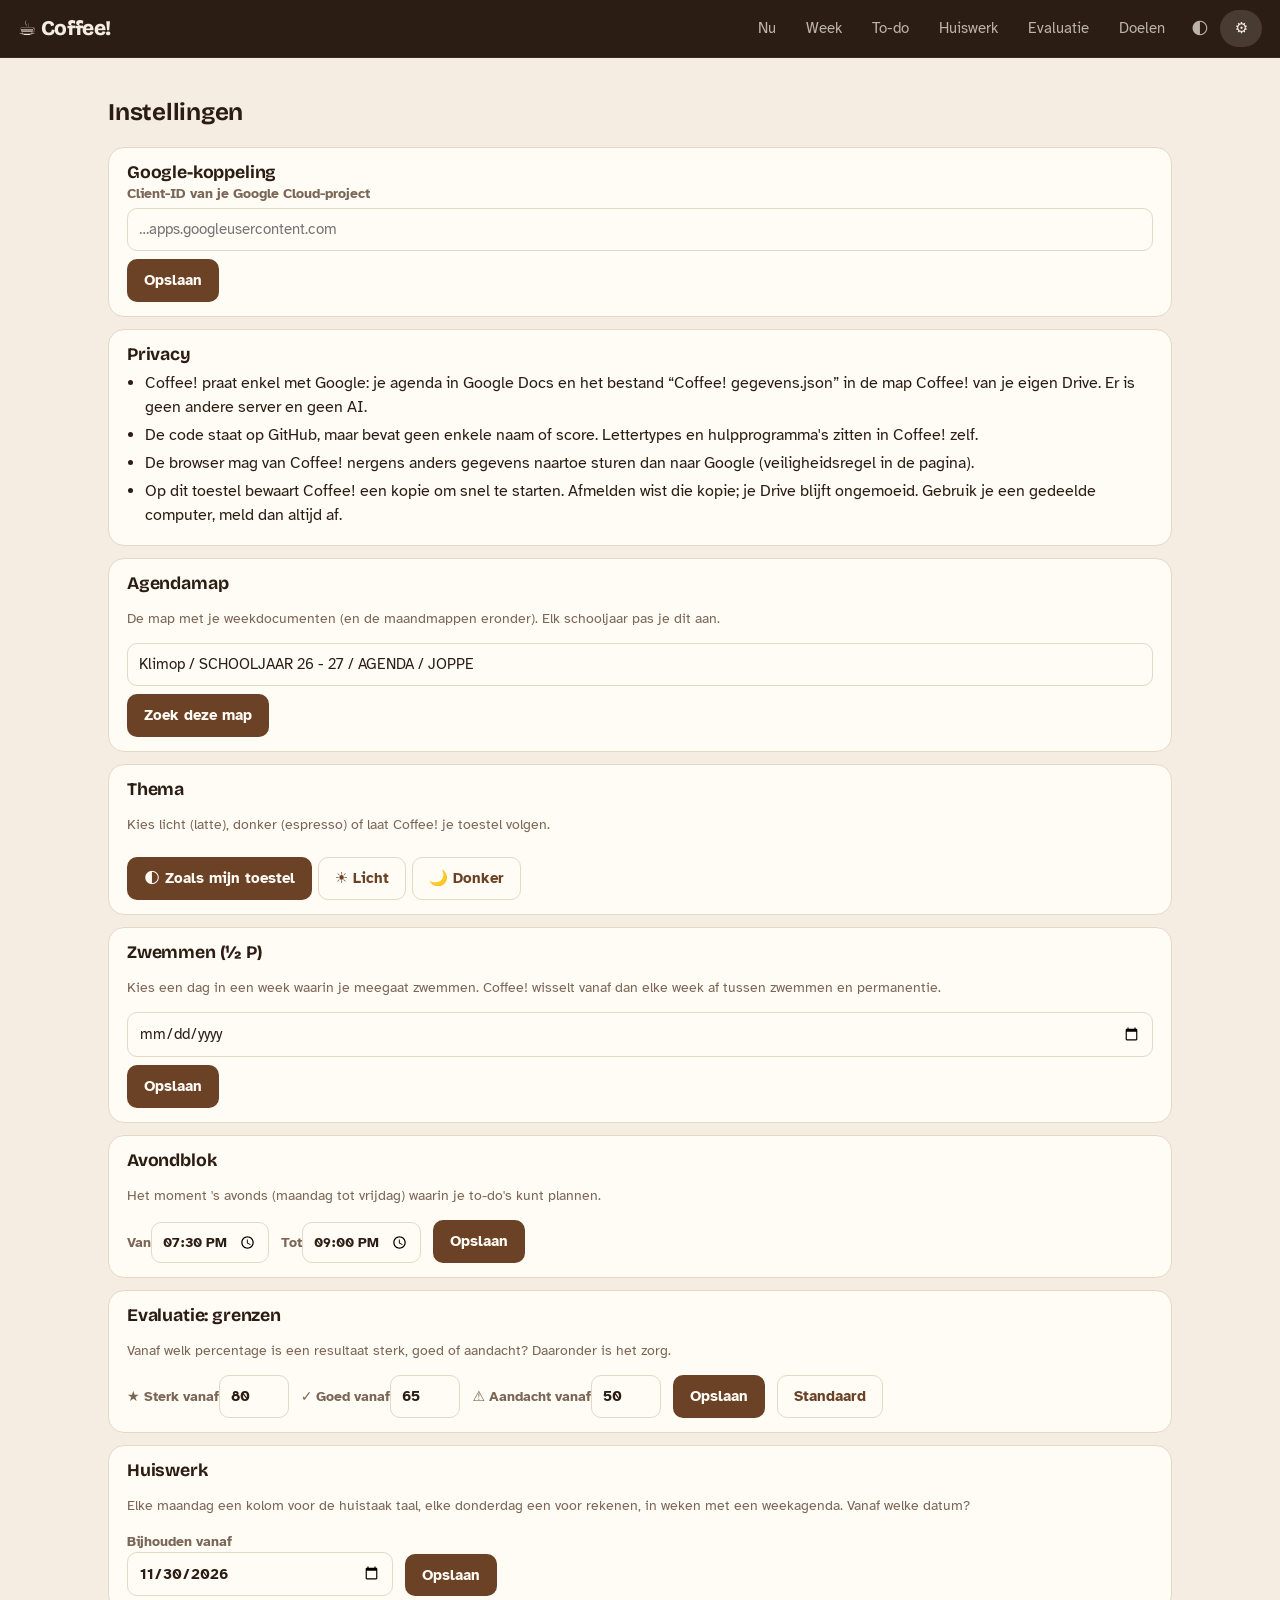
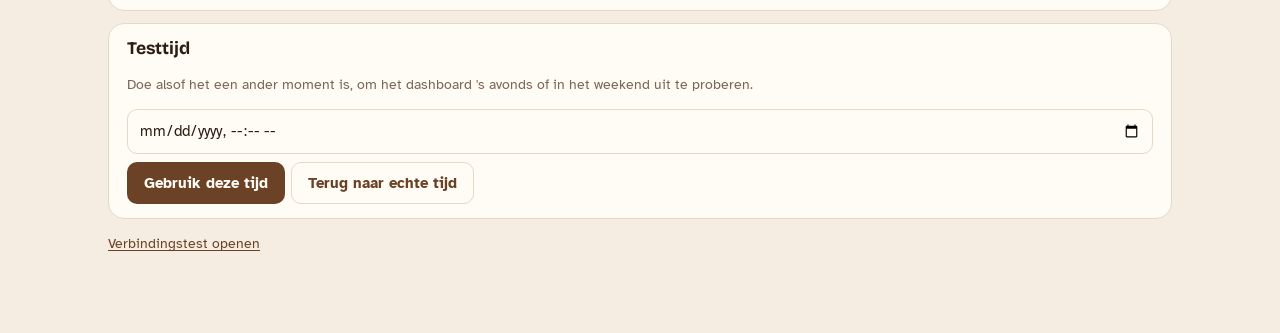
==== commit 1568aad0: "Laadscherm: kopje koffie dat volloopt, "Koffie wordt gezet…" - Nieuwe SVG-animatie (straal, vollopen" ====
--- a/index.html
+++ b/index.html
@@ -18,7 +18,39 @@
 </head>
 <body>
 <div id="app">
-  <div class="startscherm"><div class="beker draait">☕</div><p>Coffee! wordt gezet…</p></div>
+  <div class="startscherm koffie-laden" role="status">
+    <svg class="koffiekop" width="180" height="180" viewBox="0 0 200 200" fill="none" xmlns="http://www.w3.org/2000/svg" overflow="visible" aria-hidden="true">
+      <defs><clipPath id="kopOpening"><ellipse cx="96" cy="95" rx="43" ry="15"/></clipPath></defs>
+      <!-- schotel -->
+      <ellipse cx="98" cy="166" rx="68" ry="17" class="kk-schotel-onder"/>
+      <ellipse cx="98" cy="163" rx="68" ry="16" class="kk-schotel" stroke-width="2.2"/>
+      <ellipse cx="98" cy="162" rx="42" ry="9.5" class="kk-schotel-onder" opacity=".65"/>
+      <!-- oor -->
+      <path d="M 140 105 C 166 105, 166 142, 136 144" class="kk-lijn" stroke-width="11" stroke-linecap="round"/>
+      <path d="M 140 105 C 166 105, 166 142, 136 144" class="kk-oor-binnen" stroke-width="7.5" stroke-linecap="round"/>
+      <!-- kopje -->
+      <path d="M 49 95 C 49 144, 68 164, 96 164 C 124 164, 143 144, 143 95 Z" class="kk-kop" stroke-width="2.2"/>
+      <path d="M 122 97 C 122 141, 111 160, 96 163 C 123 163, 142 143, 142 95 Z" class="kk-schaduw" opacity=".55"/>
+      <!-- rand en binnenkant -->
+      <ellipse cx="96" cy="95" rx="47" ry="18" class="kk-rand" stroke-width="2.2"/>
+      <ellipse cx="96" cy="95" rx="43" ry="15" class="kk-schaduw"/>
+      <!-- koffie -->
+      <g clip-path="url(#kopOpening)">
+        <g class="kk-vloeistof">
+          <ellipse cx="96" cy="96" rx="44" ry="16" class="kk-koffie"/>
+          <ellipse cx="96" cy="99" rx="38" ry="11" class="kk-koffie-midden" opacity=".55"/>
+          <ellipse cx="96" cy="96" rx="22" ry="7" class="kk-rimpel kk-rimpel-1"/>
+          <ellipse cx="96" cy="96" rx="32" ry="10.5" class="kk-rimpel kk-rimpel-2"/>
+        </g>
+      </g>
+      <ellipse cx="96" cy="95" rx="43" ry="15" class="kk-lijn" stroke-width="1.8"/>
+      <!-- straal en stoom -->
+      <line x1="96" y1="14" x2="96" y2="96" class="kk-straal" stroke-width="6" stroke-linecap="round"/>
+      <path class="kk-stoom kk-stoom-links" d="M 84 74 C 77 62, 91 52, 84 38"/>
+      <path class="kk-stoom kk-stoom-rechts" d="M 108 74 C 101 62, 115 52, 108 38"/>
+    </svg>
+    <p class="koffie-tekst">Koffie wordt gezet…</p>
+  </div>
 </div>
 <noscript>Coffee! heeft JavaScript nodig.</noscript>
 </body>
--- a/css/app.css
+++ b/css/app.css
@@ -135,8 +135,52 @@
 .startscherm h1 { margin: 8px 0 0; font-size: 2.6rem; font-weight: 800; letter-spacing: -.03em; }
 .startscherm p { color: var(--tekst-zacht); }
 .beker { font-size: 4rem; }
-.beker.draait { animation: walm 1.6s ease-in-out infinite; }
-@keyframes walm { 0%, 100% { transform: translateY(0); } 50% { transform: translateY(-6px); } }
+
+/* ---------- Laadscherm: kopje dat volloopt ---------- */
+.koffie-laden { gap: 6px; }
+.koffie-tekst { font-family: var(--titel); font-weight: 500; letter-spacing: .04em; animation: tekstPuls 2.25s ease-in-out infinite; }
+.koffiekop { --kk-kop: #fff; --kk-schaduw: #eae4dd; --kk-rand: #f8f5f1; --kk-lijn: #c5bbb1;
+  --kk-schotel: #faf7f4; --kk-schotel-onder: #e0d9d1; --kk-koffie: #4a2811; --kk-koffie-midden: #693a1a; }
+.kk-kop { fill: var(--kk-kop); stroke: var(--kk-lijn); }
+.kk-schaduw { fill: var(--kk-schaduw); }
+.kk-rand { fill: var(--kk-rand); stroke: var(--kk-lijn); }
+.kk-lijn { fill: none; stroke: var(--kk-lijn); }
+.kk-oor-binnen { fill: none; stroke: var(--kk-kop); }
+.kk-schotel { fill: var(--kk-schotel); stroke: var(--kk-lijn); }
+.kk-schotel-onder { fill: var(--kk-schotel-onder); }
+.kk-koffie { fill: var(--kk-koffie); }
+.kk-koffie-midden { fill: var(--kk-koffie-midden); }
+.kk-straal { stroke: var(--kk-koffie); stroke-dasharray: 96; stroke-dashoffset: 96; animation: schenk 4.5s cubic-bezier(.4, 0, .2, 1) infinite; }
+.kk-vloeistof { transform: translateY(34px); animation: vulKop 4.5s cubic-bezier(.35, 0, .25, 1) infinite; }
+.kk-rimpel { fill: none; stroke: var(--karamel); stroke-width: 1.8; transform-origin: 96px 96px; opacity: 0; animation: rimpel 4.5s ease-out infinite; }
+.kk-rimpel-2 { animation-delay: .35s; }
+.kk-stoom { fill: none; stroke: var(--tekst-zacht); stroke-width: 4.2; stroke-linecap: round; opacity: 0; animation: stoom 4.5s ease-in-out infinite; }
+.kk-stoom-rechts { animation-delay: .3s; }
+@keyframes schenk {
+  0% { stroke-dashoffset: 96; opacity: 0; }
+  8% { opacity: 1; }
+  18%, 58% { stroke-dashoffset: 0; opacity: 1; }
+  68%, 100% { stroke-dashoffset: -96; opacity: 0; }
+}
+@keyframes vulKop { 0%, 12% { transform: translateY(34px); } 62%, 84% { transform: translateY(0); } 95%, 100% { transform: translateY(34px); } }
+@keyframes rimpel {
+  0%, 16% { opacity: 0; transform: scale(.25); }
+  24% { opacity: .9; }
+  42%, 46% { opacity: 0; transform: scale(1.15); }
+  54% { opacity: .8; }
+  70%, 100% { opacity: 0; transform: scale(1.15); }
+}
+@keyframes stoom {
+  0%, 50% { opacity: 0; transform: translateY(10px) scaleY(.85); }
+  62% { opacity: .85; }
+  84%, 100% { opacity: 0; transform: translateY(-16px) scaleY(1.1); }
+}
+@keyframes tekstPuls { 0%, 100% { opacity: .55; } 50% { opacity: 1; } }
+/* Minder beweging: een vol kopje met stoom, zonder animatie */
+@media (prefers-reduced-motion: reduce) {
+  .kk-vloeistof { transform: none; }
+  .kk-stoom { opacity: .7; }
+}
 
 /* ---------- Knoppen, velden, meldingen ---------- */
 .knop {
@@ -214,13 +258,15 @@
 .regels .kop strong { font-family: var(--titel); }
 .regels .fase { margin-top: 8px; color: var(--accent); font-weight: 700; text-decoration: underline; text-decoration-thickness: 2px; text-underline-offset: 3px; }
 .regels .punt { position: relative; padding-left: calc(18px + var(--niveau, 0) * 18px); }
-.regels .punt::before { content: "–"; position: absolute; left: calc(4px + var(--niveau, 0) * 18px); color: var(--tekst-zacht); }
+.regels .punt::before { content: "•"; position: absolute; left: calc(4px + var(--niveau, 0) * 18px); color: var(--tekst-zacht); }
+.regels .punt[style*="--niveau:1"]::before { content: "◦"; }
+.regels .punt[style*="--niveau:2"]::before { content: "▪"; font-size: .8em; }
 .regels .witruimte { height: 6px; }
 .materiaal { background: var(--oppervlak-2); border-radius: var(--r); padding: 12px 14px; align-self: start; }
 .materiaal h4 { margin: 0 0 6px; font-size: .95rem; }
 .materiaal ul { list-style: none; margin: 0; padding: 0; }
 .materiaal li { padding: 2px 0; word-break: break-word; }
-.materiaal li::before { content: "– "; color: var(--tekst-zacht); }
+.materiaal li::before { content: "• "; color: var(--tekst-zacht); }
 
 .linkchip {
   display: inline-flex; align-items: center; gap: 5px; vertical-align: baseline; max-width: 100%;
@@ -247,7 +293,7 @@
 
 /* ---------- Daglijst ---------- */
 .daglijst { display: flex; flex-direction: column; gap: 4px; }
-details.rij { background: var(--oppervlak); border: 1px solid var(--lijn); border-radius: var(--r); }
+.rij { background: var(--oppervlak); border: 1px solid var(--lijn); border-radius: var(--r); }
 details.rij > summary {
   list-style: none; cursor: pointer; display: flex; align-items: center; gap: 12px; padding: 9px 14px; border-radius: var(--r);
 }
@@ -256,14 +302,14 @@
 details.rij > summary .titel { flex: 1; overflow: hidden; text-overflow: ellipsis; white-space: nowrap; }
 details.rij[open] > summary .titel { white-space: normal; }
 details.rij > .kaart { margin: 0 8px 8px; }
-details.rij.blok { background: var(--pauze); border-color: transparent; }
-details.rij.perm { background: var(--perm); border-color: var(--perm-lijn); }
-details.rij.vrij { background: var(--vrij); border-color: transparent; color: var(--vrij-tekst); }
-details.rij.bewaking { background: var(--rood-zacht); border-color: var(--rood-lijn); }
-details.rij.bewaking > summary .titel { color: var(--rood); font-weight: 700; }
-details.rij.bezig { border-color: var(--karamel); box-shadow: inset 4px 0 0 var(--karamel); }
-details.rij.bezig > summary .titel { font-weight: 700; }
-details.rij.voorbij { opacity: .5; }
+.rij.blok { background: var(--pauze); border-color: transparent; }
+.rij.perm { background: var(--perm); border-color: var(--perm-lijn); }
+.rij.vrij { background: var(--vrij); border-color: transparent; color: var(--vrij-tekst); }
+.rij.bewaking { background: var(--rood-zacht); border-color: var(--rood-lijn); }
+.rij.bewaking > summary .titel { color: var(--rood); font-weight: 700; }
+.rij.bezig { border-color: var(--karamel); box-shadow: inset 4px 0 0 var(--karamel); }
+.rij.bezig > summary .titel { font-weight: 700; }
+.rij.voorbij { opacity: .5; }
 .stip { font-size: .8rem; }
 .stip.groen { color: var(--groen); }
 .stip.rood { color: var(--rood); }
@@ -474,3 +520,291 @@
 .overzichttabel tbody tr:last-child td { border-bottom: 0; }
 .privacy { margin: 6px 0 4px; padding-left: 18px; }
 .privacy li { margin-bottom: 4px; }
+
+/* ---------- Resultaatniveaus (evaluatie) ---------- */
+:root {
+  --sterk-bg: #d9ead2; --sterk-tekst: #2c5a27; --sterk-lijn: #93bf86; --sterk-vul: #5f9a55;
+  --goed-bg: #ebf2e3;  --goed-tekst: #3d6637;  --goed-lijn: #c5dbb8;  --goed-vul: #9cc28c;
+  --aandacht-bg: #f8e8bd; --aandacht-tekst: #735408; --aandacht-lijn: #e3c46d; --aandacht-vul: #d9a93a;
+  --zorg-bg: #f5dad2;  --zorg-tekst: #93301f;  --zorg-lijn: #e2a797;  --zorg-vul: #c25a43;
+  --geen-bg: #ece6df;  --geen-tekst: #74695f;
+}
+:root[data-thema="donker"] {
+  --sterk-bg: #233a20; --sterk-tekst: #acd8a0; --sterk-lijn: #4f7f46; --sterk-vul: #7fb672;
+  --goed-bg: #1e2c1b;  --goed-tekst: #9cc690;  --goed-lijn: #36502f;  --goed-vul: #5d8a52;
+  --aandacht-bg: #3a2f14; --aandacht-tekst: #f0cf7e; --aandacht-lijn: #6d5720; --aandacht-vul: #c99a35;
+  --zorg-bg: #3d1f1a;  --zorg-tekst: #ffa596;  --zorg-lijn: #6e3227;  --zorg-vul: #c96652;
+  --geen-bg: #2a2420;  --geen-tekst: #a59585;
+}
+@media (prefers-color-scheme: dark) {
+  :root:not([data-thema="licht"]) {
+    --sterk-bg: #233a20; --sterk-tekst: #acd8a0; --sterk-lijn: #4f7f46; --sterk-vul: #7fb672;
+    --goed-bg: #1e2c1b;  --goed-tekst: #9cc690;  --goed-lijn: #36502f;  --goed-vul: #5d8a52;
+    --aandacht-bg: #3a2f14; --aandacht-tekst: #f0cf7e; --aandacht-lijn: #6d5720; --aandacht-vul: #c99a35;
+    --zorg-bg: #3d1f1a;  --zorg-tekst: #ffa596;  --zorg-lijn: #6e3227;  --zorg-vul: #c96652;
+    --geen-bg: #2a2420;  --geen-tekst: #a59585;
+  }
+}
+.sr-only { position: absolute; width: 1px; height: 1px; padding: 0; margin: -1px; overflow: hidden; clip: rect(0 0 0 0); white-space: nowrap; border: 0; }
+.niveau {
+  display: inline-flex; align-items: center; gap: 4px; padding: 1px 9px; border-radius: 999px; border: 1px solid transparent;
+  font-family: var(--titel); font-weight: 700; font-size: .88rem; font-variant-numeric: tabular-nums; white-space: nowrap;
+}
+.niv-icoon { font-size: .85em; }
+.niveau.niv-sterk, .cel.niv-sterk { background: var(--sterk-bg); color: var(--sterk-tekst); border-color: var(--sterk-lijn); }
+.niveau.niv-goed, .cel.niv-goed { background: var(--goed-bg); color: var(--goed-tekst); border-color: var(--goed-lijn); }
+.niveau.niv-aandacht, .cel.niv-aandacht { background: var(--aandacht-bg); color: var(--aandacht-tekst); border-color: var(--aandacht-lijn); }
+.niveau.niv-zorg, .cel.niv-zorg { background: var(--zorg-bg); color: var(--zorg-tekst); border-color: var(--zorg-lijn); }
+.niveau.niv-geen, .cel.niv-geen { background: var(--geen-bg); color: var(--geen-tekst); font-family: var(--lees); font-weight: 400; }
+.niv-vul-sterk { background: var(--sterk-vul) !important; }
+.niv-vul-goed { background: var(--goed-vul) !important; }
+.niv-vul-aandacht { background: var(--aandacht-vul) !important; }
+.niv-vul-zorg { background: var(--zorg-vul) !important; }
+.staaf-rij .niveau { min-width: 4.6em; justify-content: center; }
+.legende { display: flex; flex-wrap: wrap; gap: 6px; margin: 4px 0 10px; }
+.legende .niveau { font-size: .8rem; font-weight: 700; }
+.trend { margin-left: 6px; font-weight: 700; font-size: 1.05rem; color: var(--tekst-zacht); }
+.trend-op { color: var(--sterk-tekst); }
+.trend-neer { color: var(--zorg-tekst); }
+.kaart header .niveau { margin-left: 2px; }
+input.score:placeholder-shown { border-style: dashed; border-color: var(--tekst-zacht); }
+.grensveld { width: 70px !important; }
+.klastabel { border-collapse: separate; border-spacing: 4px; width: 100%; font-size: .92rem; }
+.klastabel th { font-family: var(--titel); font-weight: 700; color: var(--tekst-zacht); text-align: center; vertical-align: bottom; padding: 4px; }
+.klastabel th.n { text-align: left; }
+.klastabel tbody th.n { color: var(--tekst); white-space: nowrap; }
+.kolomkop { display: flex; flex-direction: column; align-items: center; text-decoration: none; color: var(--tekst); max-width: 120px; margin: 0 auto; }
+.kolomdatum { font-size: .78rem; color: var(--tekst-zacht); font-weight: 500; }
+.kolomtitel { font-size: .85rem; overflow: hidden; text-overflow: ellipsis; white-space: nowrap; max-width: 120px; }
+.klastabel td.cel {
+  text-align: center; border-radius: 8px; border: 1px solid transparent; padding: 8px 6px; min-width: 74px;
+  font-family: var(--titel); font-weight: 700; font-variant-numeric: tabular-nums; white-space: nowrap;
+}
+.klastabel td.cel .niv-icoon { margin-right: 4px; }
+.klastabel td.open { border: 1px dashed var(--tekst-zacht); }
+.klastabel td.niet { background: transparent; }
+.celknop { font: inherit; width: 100%; background: none; border: 0; color: var(--tekst-zacht); cursor: pointer; }
+.klastabel td.gem-cel { white-space: nowrap; padding-left: 10px; }
+.een-onderdeel .kol-totaal { display: none; }
+.klastabel { table-layout: fixed; }
+.klastabel thead th.n { width: 130px; }
+.klastabel thead th:last-child { width: 150px; }
+
+/* ---------- Weekoverzicht: compacte rijen + hele week naast elkaar op pc ---------- */
+button.rij.compact {
+  display: flex; align-items: flex-start; gap: 8px; width: 100%; text-align: left; font: inherit; color: inherit;
+  padding: 8px 10px; cursor: pointer; min-height: 44px;
+}
+button.rij.compact:hover { filter: brightness(.97); }
+button.rij.compact .titel { flex: 1; min-width: 0; overflow: hidden; display: -webkit-box; -webkit-line-clamp: 2; -webkit-box-orient: vertical; line-height: 1.3; }
+button.rij.compact .titel.open { color: var(--tekst-zacht); font-style: italic; }
+button.rij.compact .tijd { padding-top: 1px; }
+button.rij.compact.bewaking .titel { color: var(--rood); font-weight: 700; }
+button.rij.compact.bezig .titel { font-weight: 700; }
+@media (min-width: 1100px) {
+  main.weergave-week { max-width: 1680px; }
+  main.weergave-week .weekraster { grid-template-columns: repeat(5, minmax(0, 1fr)); gap: 12px; }
+  main.weergave-week button.rij.compact { flex-wrap: wrap; row-gap: 2px; }
+  main.weergave-week button.rij.compact .titel { flex-basis: 100%; order: 2; -webkit-line-clamp: 3; font-size: .95rem; }
+  main.weergave-week button.rij.compact .stip { align-self: center; }
+}
+.venster.lezen .venster-inhoud { max-width: 900px; }
+.venster.lezen .kaart { margin: 0; }
+
+/* ---------- Notities voor de volgende les ---------- */
+.notitie {
+  display: flex; flex-wrap: wrap; gap: 4px 8px; align-items: baseline; margin: 8px 0;
+  background: var(--perm); color: var(--tekst); border-left: 4px solid var(--perm-lijn); border-radius: var(--r-klein); padding: 7px 12px;
+}
+.notitie-kop { font-weight: 700; color: var(--perm-tekst); font-size: .9rem; white-space: nowrap; }
+.notitie-invoer { display: flex; align-items: center; gap: 8px; margin: 8px 0 12px; }
+.notitie-invoer input { flex: 1; margin: 0; }
+.hoofd > .levend > .notitie { margin-top: -2px; }
+
+/* ---------- Afdruklijst (zachte landing) ---------- */
+.afdruklijst h4 { margin: 0 0 6px; font-size: 1rem; }
+.afdruk-les { padding: 6px 0; border-top: 1px solid var(--lijn); }
+.afdruk-les:first-of-type { border-top: 0; }
+.afdruk-kop { display: flex; align-items: center; gap: 8px; font-weight: 700; margin-bottom: 2px; }
+.afdruk-les ul { list-style: none; margin: 0; padding: 0 0 0 4px; }
+.afdruk-les li { display: flex; align-items: center; gap: 8px; padding: 2px 0; }
+.afdruk-les li input { width: 18px; height: 18px; margin: 0; flex: none; accent-color: var(--accent); }
+.afdruk-les li.gedaan > span { text-decoration: line-through; color: var(--tekst-zacht); }
+
+/* ---------- To-do's vandaag ---------- */
+.todo-vandaag .tijd.nu { color: var(--karamel); font-weight: 700; }
+.todo.verlopen .tijd { color: var(--rood); }
+.slot.woensdag { background: var(--groen-zacht); }
+.slot.weekend { background: var(--info); }
+.slotgroep.woensdag h4, .slotgroep.weekend h4 { color: var(--accent); }
+
+/* ---------- Huiswerk ---------- */
+:root { --hw-rood: #c8423a; --hw-groen: #4d9a3f; --hw-oranje: #e08a1e; --hw-inkt: #fff; }
+:root[data-thema="donker"] { --hw-rood: #d9574d; --hw-groen: #5fae4f; --hw-oranje: #e9973a; --hw-inkt: #1a1310; }
+@media (prefers-color-scheme: dark) { :root:not([data-thema="licht"]) { --hw-rood: #d9574d; --hw-groen: #5fae4f; --hw-oranje: #e9973a; --hw-inkt: #1a1310; } }
+.hw-bol {
+  display: inline-flex; align-items: center; justify-content: center; flex: none;
+  width: 30px; height: 30px; border-radius: 50%; font-family: var(--titel); font-weight: 800; font-size: .95rem; line-height: 1;
+  color: var(--hw-inkt); transition: transform .15s ease, background-color .15s ease;
+}
+.hw-bol.hw-open { background: var(--hw-rood); }
+.hw-bol.hw-in { background: var(--hw-groen); }
+.hw-bol.hw-laat { background: var(--hw-oranje); }
+.hw-legende { align-items: center; gap: 14px; }
+.hw-legende > span { display: inline-flex; align-items: center; gap: 6px; font-size: .9rem; }
+.hw-legende .hw-bol { width: 20px; height: 20px; font-size: .7rem; }
+.hw-tabel { border-collapse: collapse; min-width: 100%; font-size: .95rem; }
+.hw-tabel th, .hw-tabel td { padding: 4px 6px; text-align: center; }
+.hw-tabel thead th { font-family: var(--titel); color: var(--tekst-zacht); vertical-align: bottom; padding-top: 10px; padding-bottom: 8px; border-bottom: 1px solid var(--lijn); }
+.hw-tabel th.n { text-align: left; position: sticky; left: 0; background: var(--oppervlak); z-index: 1; padding-left: 14px; padding-right: 12px; }
+.hw-tabel tbody th.n { color: var(--tekst); white-space: nowrap; font-weight: 700; }
+.hw-tabel tbody tr:nth-child(even) td, .hw-tabel tbody tr:nth-child(even) th.n { background: var(--oppervlak-2); }
+.hw-tabel thead th.weggevallen .kolomtitel { text-decoration: line-through; }
+.hw-cel { min-width: 64px; }
+.hw-cel.weg { color: var(--tekst-zacht); }
+.hw-knop { background: none; border: 0; padding: 4px; border-radius: 50%; cursor: pointer; min-width: 44px; min-height: 44px; display: inline-flex; align-items: center; justify-content: center; }
+.hw-knop:hover .hw-bol { transform: scale(1.1); }
+.hw-knop:active .hw-bol { transform: scale(.92); }
+.hw-knop:focus-visible { outline: 3px solid var(--karamel); outline-offset: 0; }
+.hw-tabel tfoot td, .hw-tabel tfoot th { border-top: 1px solid var(--lijn); font-size: .85rem; color: var(--tekst-zacht); padding: 8px 6px; }
+.hw-totaal.vol { color: var(--hw-groen); font-weight: 700; }
+.hw-som { white-space: nowrap; text-align: left !important; padding-left: 12px !important; }
+.hw-tel { display: inline-flex; align-items: center; gap: 4px; margin-right: 10px; font-weight: 700; }
+.hw-tel .hw-bol { width: 18px; height: 18px; font-size: .65rem; }
+.hw-opties { margin: 4px 0 8px; }
+.knoppen.kolom { flex-direction: column; align-items: stretch; margin: 12px 0; }
+@media (prefers-reduced-motion: reduce) { .hw-bol { transition: none; } .hw-knop:hover .hw-bol, .hw-knop:active .hw-bol { transform: none; } }
+
+/* Kopbalk op smalle schermen: tabs op één lijn, horizontaal scrollen indien nodig */
+.tab { white-space: nowrap; }
+@media (max-width: 640px) {
+  .balk nav { margin-left: 0; width: 100%; overflow-x: auto; scrollbar-width: none; -webkit-overflow-scrolling: touch; }
+  .balk nav::-webkit-scrollbar { display: none; }
+  .tab { padding: 7px 11px; font-size: .92rem; }
+}
+
+/* ---------- Doelen ---------- */
+main.weergave-doelen { max-width: 1320px; }
+.doelen-balk { position: sticky; top: 58px; z-index: 5; background: var(--achtergrond); padding: 8px 0 6px; margin-bottom: 6px; }
+.doelen-zoek { width: 100%; font-size: 1.05rem; padding: 11px 14px; margin: 0 0 8px; border-radius: var(--r-groot); }
+.doelen-filters { display: flex; flex-wrap: wrap; gap: 8px 16px; align-items: center; }
+.doelen-filters .filter { margin: 0; }
+.schakel { display: inline-flex; align-items: center; gap: 6px; font-size: .92rem; cursor: pointer; }
+.schakel input { width: 18px; height: 18px; margin: 0; accent-color: var(--accent); }
+.doelen-teller { margin: 6px 0 0; min-height: 1em; }
+.doelen-raam { display: grid; grid-template-columns: minmax(0, 1fr) 340px; gap: 20px; align-items: start; }
+.leerlijnblok > h3 { margin: 14px 0 8px; font-size: 1.15rem; }
+details.domein { background: var(--oppervlak); border: 1px solid var(--lijn); border-radius: var(--r-groot); margin-bottom: 10px; }
+details.domein > summary { display: flex; align-items: center; gap: 12px; padding: 12px 16px; cursor: pointer; list-style: none; font-family: var(--titel); }
+details.domein > summary::-webkit-details-marker { display: none; }
+details.domein > summary::before { content: "▸"; color: var(--karamel); transition: transform .15s; }
+details.domein[open] > summary::before { transform: rotate(90deg); }
+.domeinnaam { font-weight: 800; font-size: 1.08rem; }
+.domeinmeta { margin-left: auto; display: inline-flex; align-items: center; gap: 8px; font-family: var(--tekst-font, inherit); font-size: .85rem; color: var(--tekst-zacht); white-space: nowrap; }
+.meter { display: inline-block; width: 60px; height: 6px; border-radius: 3px; background: var(--lijn); overflow: hidden; vertical-align: middle; }
+.meter > span { display: block; height: 100%; background: var(--hw-groen, #4d9a3f); border-radius: 3px; }
+.meter.breed { width: 140px; height: 8px; }
+.rubriek { padding: 0 12px 10px; }
+.rubriekkop { margin: 10px 4px 6px; font-size: .95rem; color: var(--accent); }
+.rubriekkop .groep { color: var(--tekst-zacht); font-weight: 400; }
+.noot { margin: 0 16px 8px; font-size: .88rem; color: var(--rood); font-style: italic; }
+details.doel { border-top: 1px solid var(--lijn); }
+details.doel.extra { background: var(--oppervlak-2); border-radius: var(--r-klein); }
+.doelkop { display: grid; grid-template-columns: 24px 38px minmax(0, 1fr); gap: 4px 8px; align-items: start; padding: 9px 6px; cursor: pointer; list-style: none; border-radius: var(--r-klein); }
+.doelkop::-webkit-details-marker { display: none; }
+.doelkop:hover { background: var(--oppervlak-2); }
+.doelvink, .doelvink-leeg { width: 18px; height: 18px; margin: 2px 0 0; accent-color: var(--accent); cursor: pointer; }
+.doelnr { font-family: var(--titel); font-weight: 800; color: var(--karamel); text-align: right; white-space: nowrap; }
+.doelnr.extra { color: var(--tekst-zacht); }
+.doelnr.klein-nr { font-size: .9rem; min-width: 30px; }
+.doeltekst { line-height: 1.4; }
+details.doel[open] > .doelkop .doeltekst { font-weight: 700; }
+.doelmeta { grid-column: 3; display: flex; flex-wrap: wrap; gap: 4px 8px; align-items: center; }
+.doelmeta:empty, .badges:empty { display: none; }
+.tussenteller { font-size: .8rem; color: var(--groen); }
+.tussenteller.leeg { color: var(--tekst-zacht); }
+.themachip { font: inherit; font-size: .78rem; font-weight: 700; padding: 1px 9px; border-radius: 999px; border: 1px solid var(--groen); background: var(--groen-zacht); color: var(--groen); cursor: pointer; }
+.themachip.actief { background: var(--groen); color: var(--oppervlak); }
+.doelbody { padding: 0 8px 12px 70px; }
+.toelichting { font-size: .88rem; color: var(--tekst-zacht); white-space: normal; margin: 0 0 8px; }
+.tussendoelen { list-style: none; margin: 0 0 8px; padding: 0; }
+.tussendoel { padding: 6px 8px; border-left: 3px solid var(--lijn); margin: 4px 0; border-radius: 0 var(--r-klein) var(--r-klein) 0; }
+.tussendoel.treffer { border-left-color: var(--karamel); }
+.tussenkop { display: grid; grid-template-columns: 24px 36px minmax(0, 1fr); gap: 4px 8px; align-items: start; cursor: pointer; }
+.tussenkop .badges { grid-column: 3; display: flex; flex-wrap: wrap; gap: 4px; }
+details.suggesties { margin: 6px 0 0 32px; }
+details.suggesties > summary { cursor: pointer; font-size: .85rem; font-weight: 700; color: var(--accent); width: fit-content; }
+.doelbody > details.suggesties { margin-left: 0; }
+.sugblokken { display: grid; gap: 8px; margin-top: 6px; }
+.sugblok { background: var(--oppervlak-2); border-radius: var(--r-klein); padding: 8px 12px; }
+.sugblok ul { margin: 0; padding-left: 18px; font-size: .9rem; line-height: 1.45; }
+.sugblok li.sub { margin-left: 16px; list-style: circle; }
+.sugblok li.sug-methode { list-style: none; margin-left: -18px; color: var(--groen); font-weight: 700; }
+.sugblok li.sug-noot { list-style: none; margin-left: -18px; color: var(--rood); font-style: italic; }
+.bouwlabels { display: flex; gap: 4px; margin-bottom: 4px; }
+.bouwlabel { font-size: .72rem; font-weight: 800; padding: 1px 7px; border-radius: 4px; background: var(--karamel); color: var(--oppervlak); }
+.bouwlabel.alle { background: var(--lijn); color: var(--tekst); }
+mark { background: color-mix(in srgb, var(--karamel) 38%, transparent); color: inherit; border-radius: 2px; padding: 0 1px; }
+
+.doelen-kader { position: sticky; top: 190px; max-height: calc(100vh - 210px); overflow: auto; background: var(--oppervlak); border: 1px solid var(--lijn); border-radius: var(--r-groot); padding: 14px 16px; }
+.kaderkop { display: flex; align-items: center; justify-content: space-between; }
+.kaderkop h3 { margin: 0 0 8px; }
+.sluit-kader { display: none; font-size: 1.4rem; }
+.doelen-kader select { width: 100%; margin-bottom: 8px; }
+.klein-knoppen { gap: 6px; margin: 0 0 8px; }
+.kaderlijst { list-style: none; padding: 0; margin: 8px 0; }
+.kadergroep { font-size: .78rem; font-weight: 700; color: var(--tekst-zacht); margin: 10px 0 2px; }
+.kaderdoel { display: grid; grid-template-columns: 34px minmax(0, 1fr) 24px; gap: 6px; align-items: start; padding: 4px 0; font-size: .9rem; }
+.kaderdoel.tussen .doelnr { color: var(--accent); }
+.kadertekst { overflow: hidden; display: -webkit-box; -webkit-line-clamp: 2; -webkit-box-orient: vertical; }
+.kaderdoel .wis { font-size: 1.1rem; line-height: 1; color: var(--tekst-zacht); }
+.kaderleeg { padding: 12px 0; }
+.bewaar-thema .rij-invoer { display: flex; gap: 6px; }
+.bewaar-thema input { flex: 1; margin: 0; }
+.doelen-kaderknop { display: none; }
+.dekkingtabel { width: 100%; border-collapse: collapse; margin: 8px 0 14px; font-size: .92rem; }
+.dekkingtabel th, .dekkingtabel td { text-align: left; padding: 6px 8px; border-bottom: 1px solid var(--lijn); }
+.themalijst { padding-left: 18px; }
+
+@media (max-width: 960px) {
+  .doelen-raam { grid-template-columns: 1fr; }
+  .doelen-balk { position: static; }
+  .doelen-kader { display: none; position: fixed; inset: auto 0 0 0; top: auto; max-height: 75vh; z-index: 30; border-radius: var(--r-groot) var(--r-groot) 0 0; box-shadow: 0 -8px 30px rgba(0,0,0,.25); }
+  .doelen-kader.open { display: block; }
+  .sluit-kader { display: inline-block; }
+  .doelen-kaderknop { display: block; position: fixed; left: 50%; transform: translateX(-50%); bottom: max(14px, env(safe-area-inset-bottom)); z-index: 20; box-shadow: 0 6px 20px rgba(0,0,0,.25); }
+  .doelbody { padding-left: 12px; }
+  details.suggesties { margin-left: 0; }
+}
+
+/* ---------- Weekoverzicht: vandaag + zoeken in alle lessen ---------- */
+.weekdag.vandaag { background: color-mix(in srgb, var(--karamel) 16%, var(--oppervlak)); outline: 2px solid var(--karamel); border-radius: var(--r-groot); padding: 10px; margin: -10px; }
+.weekdag.vandaag h3::after { content: none; }
+.vandaag-label { display: inline-block; margin-left: 8px; padding: 2px 9px; border-radius: 999px; background: var(--karamel); color: #241a15; font-size: .78rem; font-weight: 800; vertical-align: middle; }
+main.weergave-week .weekraster { gap: 22px 18px; }
+.naar-vandaag { display: flex; justify-content: center; margin: -6px 0 10px; }
+.lessen-zoekbalk { margin: 0 0 6px; display: flex; align-items: center; min-height: 44px; }
+.zoekknop { font-size: 1.15rem; width: 44px; height: 44px; border-radius: 50%; border: 1px solid var(--lijn); background: var(--oppervlak); cursor: pointer; display: inline-flex; align-items: center; justify-content: center; }
+.zoekknop:hover { border-color: var(--karamel); }
+.zoekveld-wrap { position: relative; flex: 1; }
+.zoekveld-wrap .zoek-sluit { position: absolute; right: 10px; top: 50%; transform: translateY(-50%); font-size: 1.4rem; line-height: 1; color: var(--tekst-zacht); }
+.lessen-zoekbalk.open { margin-bottom: 12px; }
+main.met-zoekknop .lessen-zoekbalk:not(.open) { position: absolute; }
+main.met-zoekknop { position: relative; }
+main.met-zoekknop .lessen-zoekbalk:not(.open) + .lessen-zoekvak + .weekdeel .weeknav { padding-left: 56px; }
+.lessen-zoek { width: 100%; font-size: 1.02rem; padding: 11px 40px 11px 14px; margin: 0; border-radius: var(--r-groot); }
+.lessen-zoek::-webkit-search-cancel-button { display: none; }
+.lessen-zoekvak { margin-bottom: 18px; }
+.lessen-resultaten { display: grid; gap: 8px; }
+.lesresultaat { display: grid; grid-template-columns: 110px minmax(0, 1fr); gap: 4px 14px; text-align: left; font: inherit; color: inherit; background: var(--oppervlak); border: 1px solid var(--lijn); border-radius: var(--r); padding: 10px 14px; cursor: pointer; }
+.lesresultaat:hover { border-color: var(--karamel); }
+.lesresultaat-wanneer { display: flex; flex-direction: column; gap: 2px; }
+.lesresultaat-dag { font-family: var(--titel); font-weight: 800; }
+.lesresultaat-inhoud { display: flex; flex-direction: column; gap: 3px; min-width: 0; }
+.lesresultaat-kop { display: flex; align-items: center; gap: 8px; flex-wrap: wrap; }
+.lesresultaat-titel { font-weight: 700; }
+.lesresultaat-regel { font-size: .9rem; color: var(--tekst-zacht); overflow: hidden; text-overflow: ellipsis; white-space: nowrap; }
+@media (max-width: 560px) { .lesresultaat { grid-template-columns: 1fr; } .lesresultaat-wanneer { flex-direction: row; gap: 8px; } }
+.gemist-kop { color: var(--rood); display: flex; align-items: center; gap: 8px; }
+.teller-rood { display: inline-flex; align-items: center; justify-content: center; min-width: 22px; height: 22px; padding: 0 6px; border-radius: 999px; background: var(--rood); color: var(--oppervlak); font-size: .8rem; }
+.gemist-lijst { border-left: 4px solid var(--rood); }
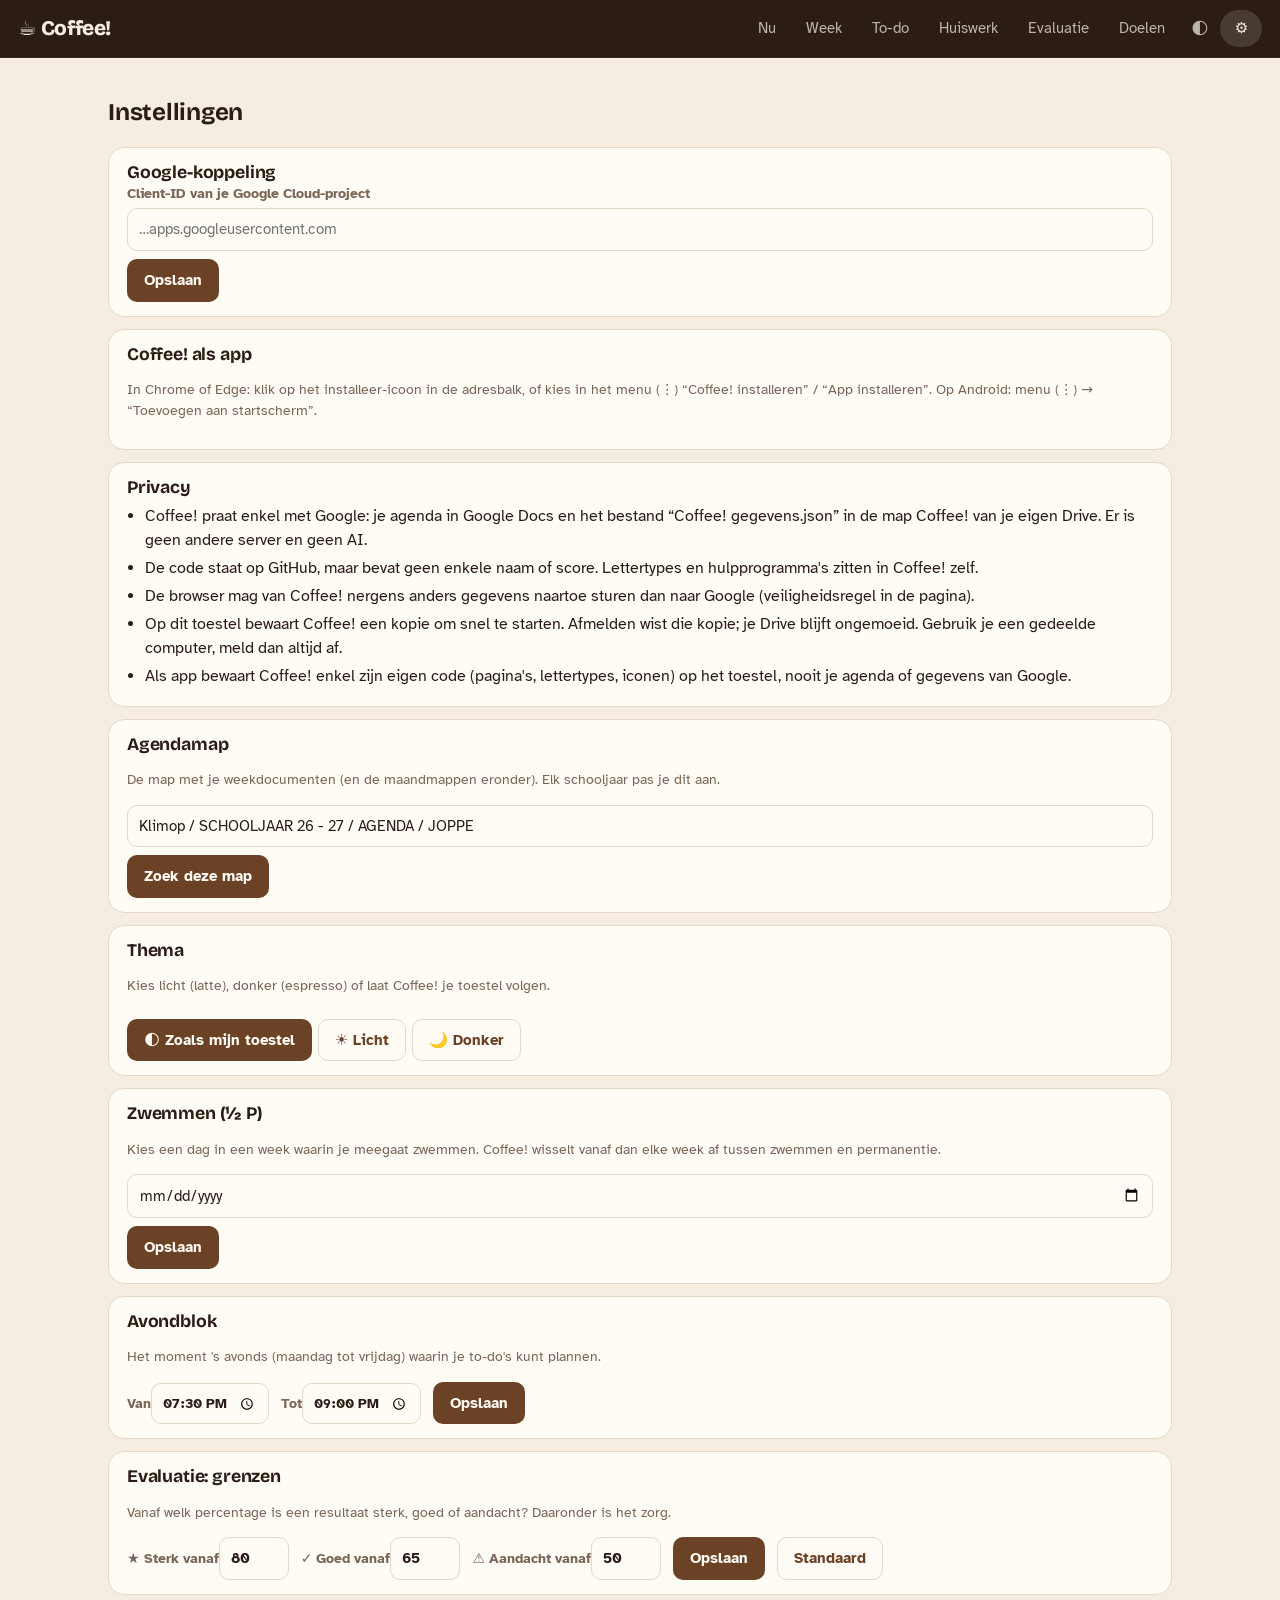
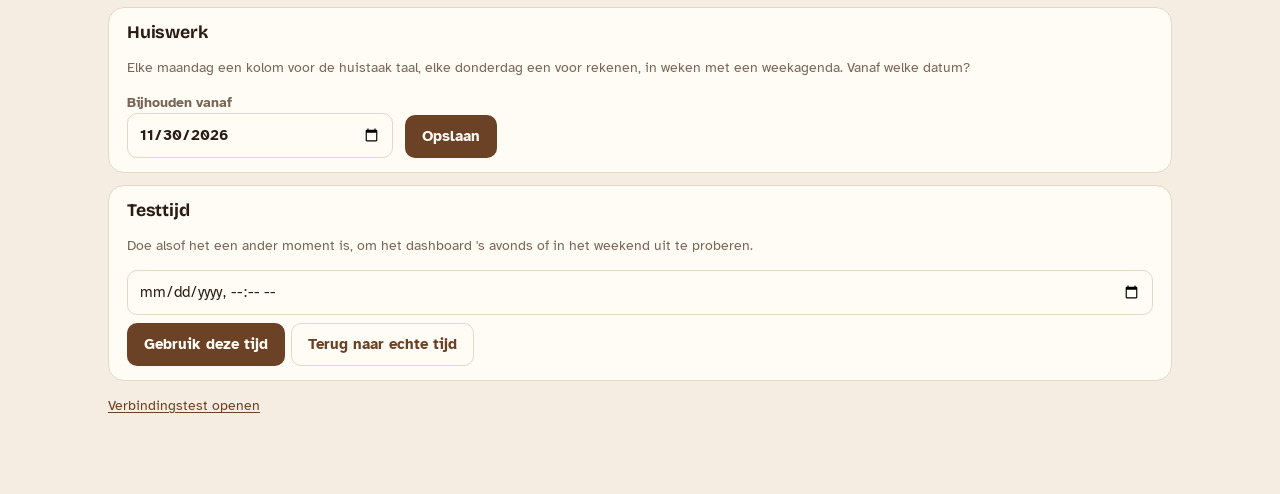
==== commit df31a70d: "Coffee! als app, menu onderaan op gsm, Nu in twee kolommen op pc - Installeerbaar (manifest + iconen" ====
--- a/index.html
+++ b/index.html
@@ -3,14 +3,18 @@
 <head>
 <meta charset="utf-8">
 <!-- Privacy: deze pagina mag enkel met Google (aanmelden, Drive, Docs) praten. Alle code en lettertypes komen van Coffee! zelf. -->
-<meta http-equiv="Content-Security-Policy" content="default-src 'self'; script-src 'self' https://accounts.google.com/gsi/client; connect-src 'self' https://www.googleapis.com https://docs.googleapis.com https://accounts.google.com/gsi/; frame-src https://accounts.google.com/gsi/; style-src 'self' 'unsafe-inline' https://accounts.google.com/gsi/style; img-src 'self' data: https://*.googleusercontent.com; font-src 'self'; object-src 'none'; base-uri 'self'; form-action 'none'">
+<meta http-equiv="Content-Security-Policy" content="default-src 'self'; script-src 'self' https://accounts.google.com/gsi/client; connect-src 'self' https://www.googleapis.com https://docs.googleapis.com https://accounts.google.com/gsi/; frame-src https://accounts.google.com/gsi/; style-src 'self' 'unsafe-inline' https://accounts.google.com/gsi/style; img-src 'self' data: https://*.googleusercontent.com; manifest-src 'self'; worker-src 'self'; font-src 'self'; object-src 'none'; base-uri 'self'; form-action 'none'">
 <meta name="referrer" content="no-referrer">
 <meta name="viewport" content="width=device-width, initial-scale=1, viewport-fit=cover">
-<meta name="theme-color" content="#3c2a21">
+<meta name="theme-color" content="#2B1D14">
 <meta name="apple-mobile-web-app-capable" content="yes">
+<meta name="mobile-web-app-capable" content="yes">
+<meta name="apple-mobile-web-app-status-bar-style" content="black-translucent">
 <meta name="apple-mobile-web-app-title" content="Coffee!">
 <title>Coffee!</title>
-<link rel="icon" href="data:image/svg+xml,<svg xmlns='http://www.w3.org/2000/svg' viewBox='0 0 100 100'><text y='.9em' font-size='90'>☕</text></svg>">
+<link rel="manifest" href="manifest.webmanifest">
+<link rel="icon" type="image/png" href="icons/favicon-64.png">
+<link rel="apple-touch-icon" href="icons/apple-touch-icon.png">
 <link rel="stylesheet" href="css/app.css">
 <script src="js/thema-vroeg.js"></script>
 <script src="https://accounts.google.com/gsi/client" async defer></script>
--- a/css/app.css
+++ b/css/app.css
@@ -808,3 +808,69 @@
 .gemist-kop { color: var(--rood); display: flex; align-items: center; gap: 8px; }
 .teller-rood { display: inline-flex; align-items: center; justify-content: center; min-width: 22px; height: 22px; padding: 0 6px; border-radius: 999px; background: var(--rood); color: var(--oppervlak); font-size: .8rem; }
 .gemist-lijst { border-left: 4px solid var(--rood); }
+
+/* ---------- Nu: twee kolommen op pc, tijdlijn van de dag ---------- */
+.nu-raster { display: flex; flex-direction: column; }
+.nu-links, .nu-rechts { display: contents; }
+/* gsm: herinneringen, afdruklijst, to-do's, dan de les, dan de dag */
+.nu-links > .herinneringen { order: 1; }
+.nu-links > .afdruklijst { order: 2; }
+.nu-rechts > .nu-todo { order: 3; }
+.nu-links > .hoofd { order: 4; }
+.nu-links > :not(.herinneringen):not(.afdruklijst):not(.hoofd) { order: 5; }
+.nu-rechts > .nu-tijdlijn { order: 6; }
+.nu-tijdlijn h3 { margin: 0 0 10px; font-size: 1.05rem; }
+.tijdlijn { list-style: none; margin: 0 0 8px; padding: 0 0 0 14px; border-left: 2px solid var(--lijn); display: grid; gap: 6px; }
+.tijdlijn-item { position: relative; }
+.tijdlijn-item::before { content: ""; position: absolute; left: -20px; top: 18px; width: 10px; height: 10px; border-radius: 50%; background: var(--oppervlak); border: 2px solid var(--lijn); }
+.tijdlijn-item.voorbij::before { background: var(--lijn); }
+.tijdlijn-item.bezig::before { background: var(--karamel); border-color: var(--karamel); box-shadow: 0 0 0 4px color-mix(in srgb, var(--karamel) 25%, transparent); }
+.tijdlijn-item.voorbij > .rij { opacity: .6; }
+.tijdlijn-item.bezig > .rij { outline: 2px solid var(--karamel); }
+.tijdlijn-voortgang { display: block; height: 4px; margin: 3px 2px 0; border-radius: 2px; background: var(--lijn); overflow: hidden; }
+.tijdlijn-voortgang > span { display: block; height: 100%; background: var(--karamel); }
+.nu-streep { position: relative; height: 0; margin: 4px 0; border-top: 2px solid var(--karamel); }
+.nu-streep::before { content: ""; position: absolute; left: -21px; top: -7px; width: 12px; height: 12px; border-radius: 50%; background: var(--karamel); }
+.nu-streep > span { position: absolute; right: 0; top: -11px; background: var(--achtergrond); color: var(--karamel); font-family: var(--titel); font-weight: 800; font-size: .8rem; padding: 0 6px; }
+@media (min-width: 1100px) {
+  main.weergave-nu { max-width: 1440px; }
+  .nu-raster { display: grid; grid-template-columns: minmax(0, 1fr) 380px; gap: 22px; align-items: start; }
+  .nu-links { display: block; min-width: 0; }
+  .nu-rechts { display: flex; flex-direction: column; gap: 14px; position: sticky; top: 76px; max-height: calc(100vh - 92px); overflow: auto; padding-bottom: 6px; }
+  .nu-rechts > .nu-tijdlijn { order: 1; }
+  .nu-rechts > .nu-todo { order: 2; }
+  .nu-rechts .kaart { margin: 0; }
+  .nu-rechts button.rij.compact .titel { -webkit-line-clamp: 1; }
+}
+
+/* ---------- Gsm: menu onderaan ---------- */
+.onderbalk { display: none; }
+@media (max-width: 700px) {
+  .balk nav { display: none; }
+  .balk { padding-top: max(10px, env(safe-area-inset-top)); }
+  main { padding-bottom: calc(96px + env(safe-area-inset-bottom)); }
+  .onderbalk {
+    display: grid; grid-template-columns: repeat(4, 1fr); position: fixed; left: 0; right: 0; bottom: 0; z-index: 40;
+    background: var(--kopbalk); color: var(--kopbalk-tekst); padding: 6px 6px calc(6px + env(safe-area-inset-bottom));
+    box-shadow: 0 -6px 24px rgba(0, 0, 0, .18);
+  }
+  .onder-tab { position: relative; display: flex; flex-direction: column; align-items: center; gap: 2px; padding: 6px 2px; min-height: 52px;
+    background: none; border: 0; color: inherit; font: inherit; font-size: .78rem; font-weight: 700; border-radius: 14px; cursor: pointer; opacity: .78; }
+  .onder-tab.actief { opacity: 1; background: rgba(255, 255, 255, .1); color: #f0c48f; }
+  .onder-icoon { font-size: 1.3rem; line-height: 1.1; }
+  .onder-tab .tab-teller { position: absolute; top: 2px; left: calc(50% + 6px); }
+  .meer-paneel { position: fixed; inset: 0; z-index: 39; }
+  .meer-achter { position: absolute; inset: 0; background: rgba(20, 12, 8, .35); }
+  .meer-blad { position: absolute; left: 10px; right: 10px; bottom: calc(76px + env(safe-area-inset-bottom)); background: var(--oppervlak); border-radius: 20px; padding: 10px;
+    display: grid; gap: 4px; box-shadow: 0 10px 40px rgba(0, 0, 0, .3); animation: meerIn .16s ease-out; }
+  .meer-knop { display: flex; align-items: center; gap: 14px; padding: 13px 14px; min-height: 52px; border-radius: 14px; border: 0; background: none; color: var(--tekst); font: inherit; font-weight: 700; font-size: 1.02rem; text-align: left; cursor: pointer; }
+  .meer-knop.actief, .meer-knop:hover { background: var(--oppervlak-2); }
+  .verbindbalk { bottom: calc(84px + env(safe-area-inset-bottom)) !important; }
+  .doelen-kaderknop { bottom: calc(84px + env(safe-area-inset-bottom)) !important; }
+  .doelen-kader { bottom: calc(72px + env(safe-area-inset-bottom)) !important; }
+  .toast { bottom: calc(90px + env(safe-area-inset-bottom)) !important; }
+}
+@keyframes meerIn { from { transform: translateY(12px); opacity: 0; } to { transform: none; opacity: 1; } }
+@media (prefers-reduced-motion: reduce) { .meer-blad { animation: none; } }
+.updatebalk { position: fixed; left: 50%; transform: translateX(-50%); top: 70px; z-index: 60; background: var(--karamel); color: #241a15; border: 0; border-radius: 999px; padding: 10px 18px; font: inherit; font-weight: 800; cursor: pointer; box-shadow: 0 8px 24px rgba(0,0,0,.25); max-width: calc(100% - 24px); }
+@media (display-mode: standalone) { .balk { padding-top: max(10px, env(safe-area-inset-top)); } }
